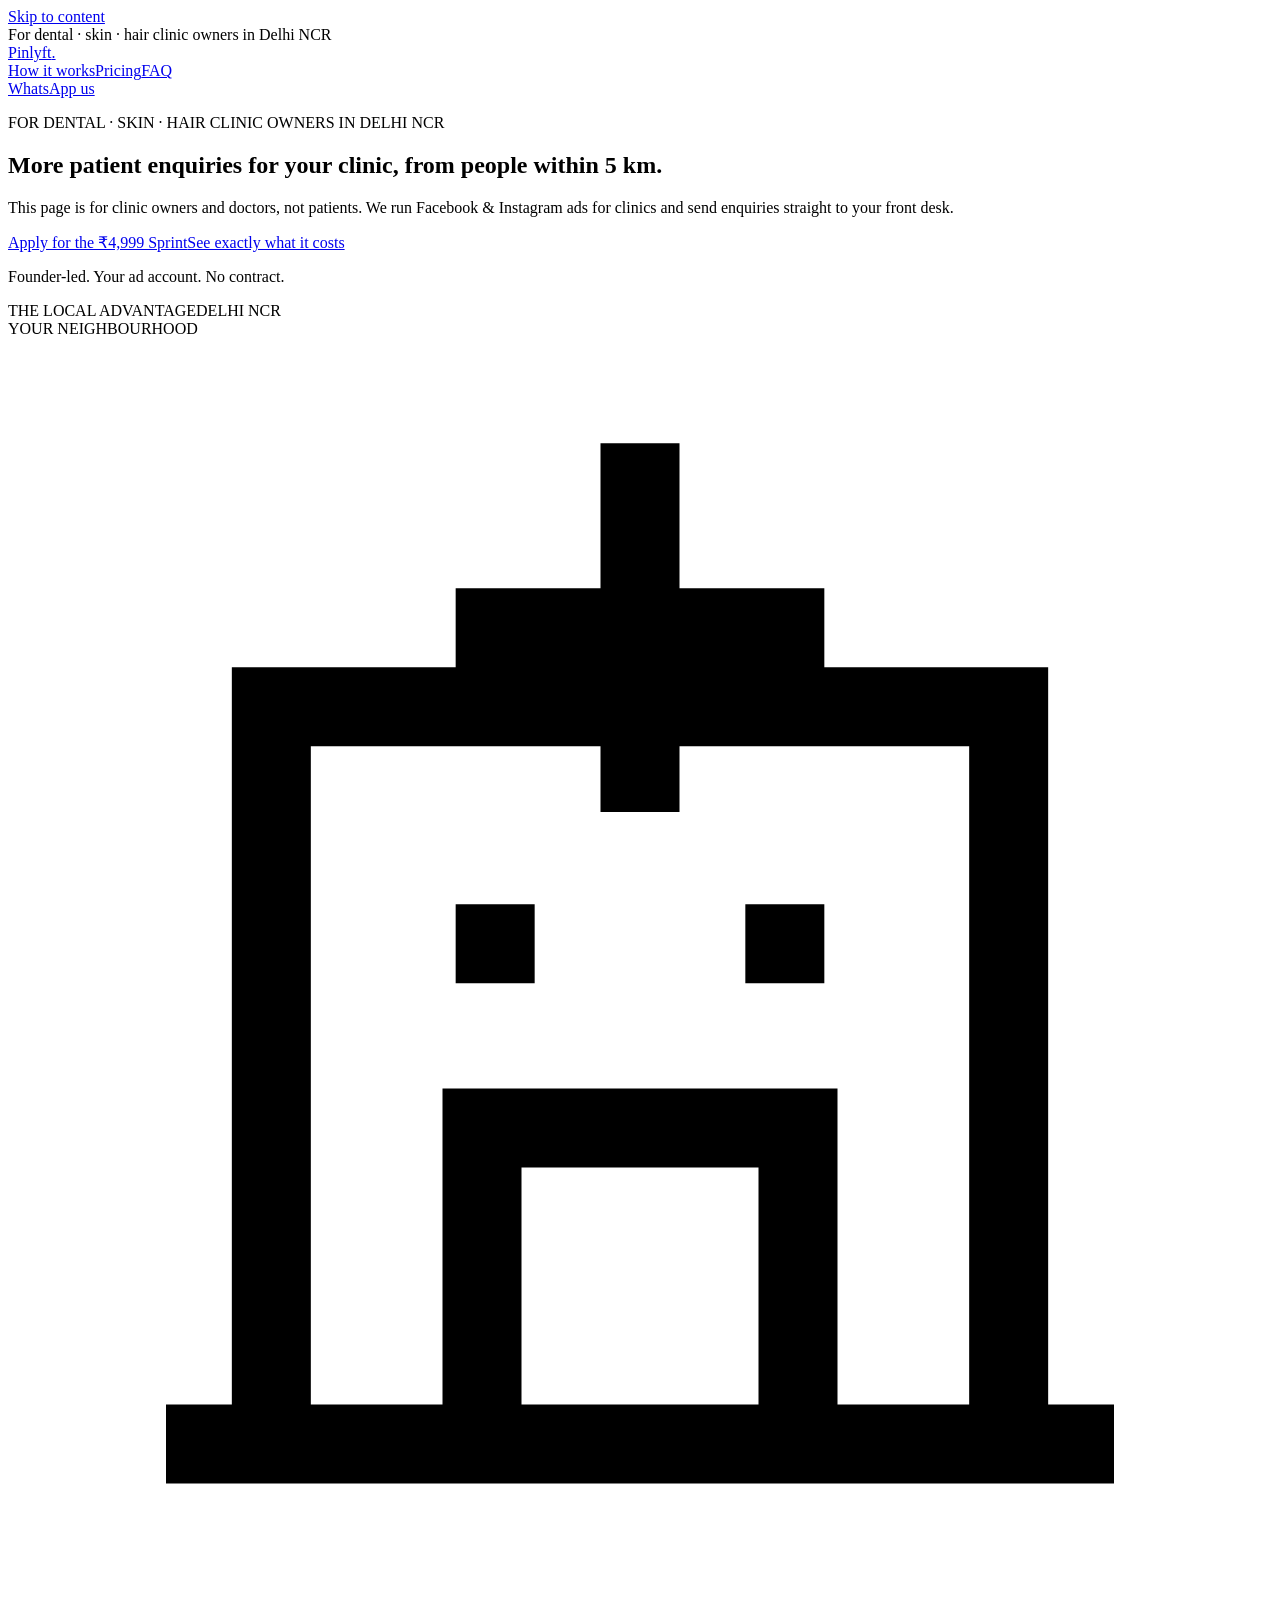
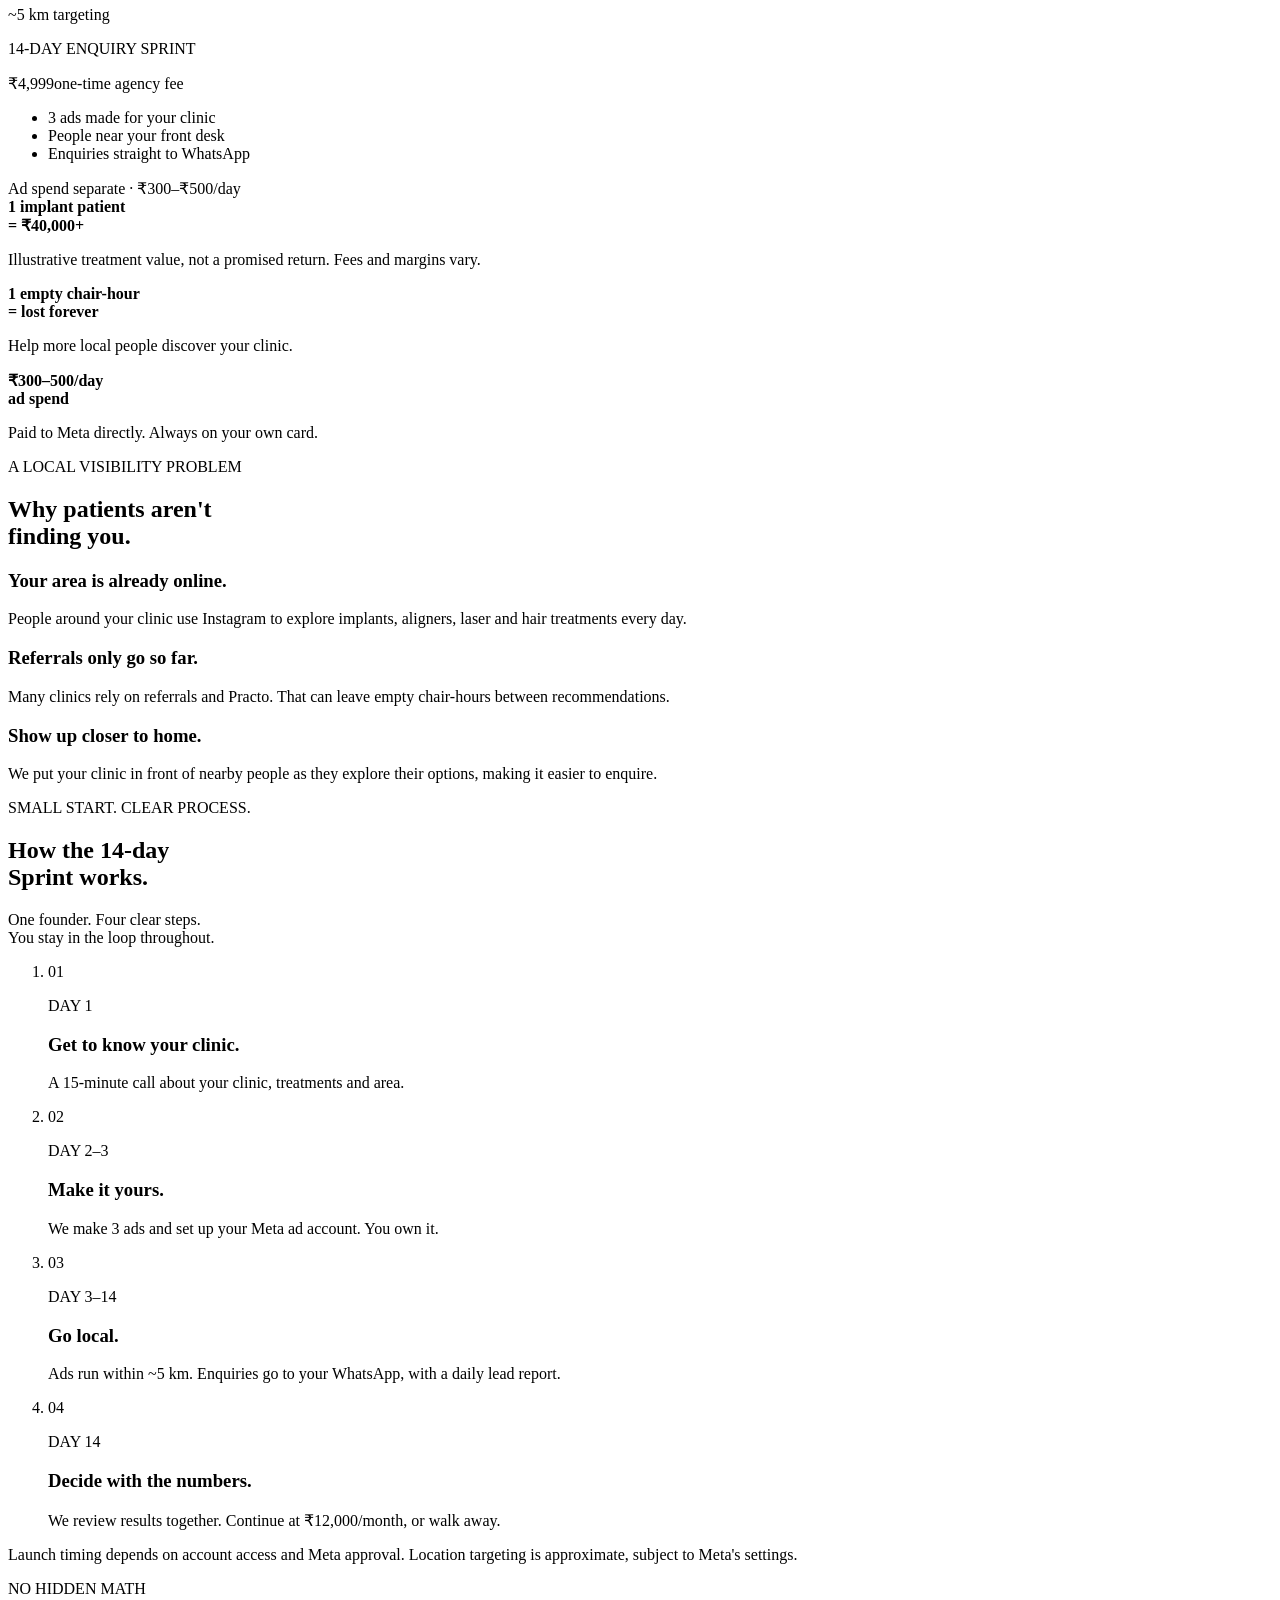
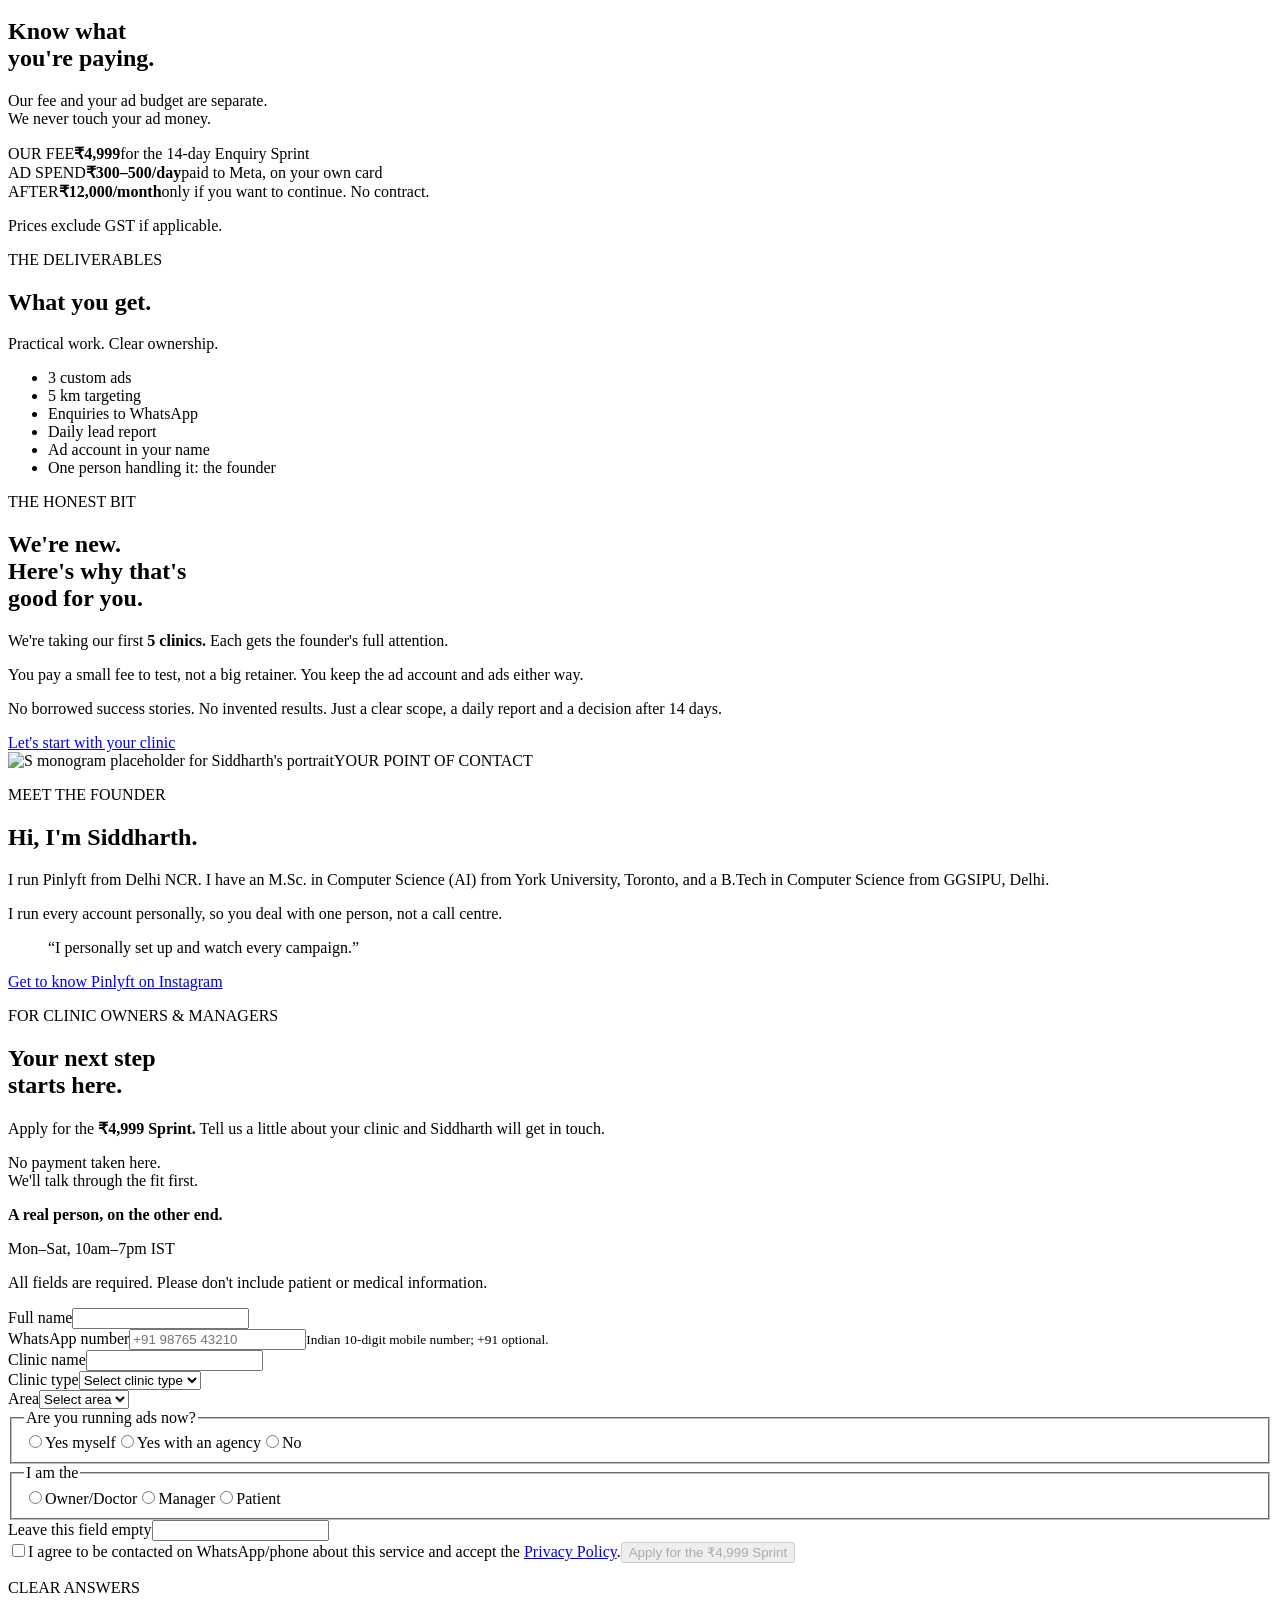
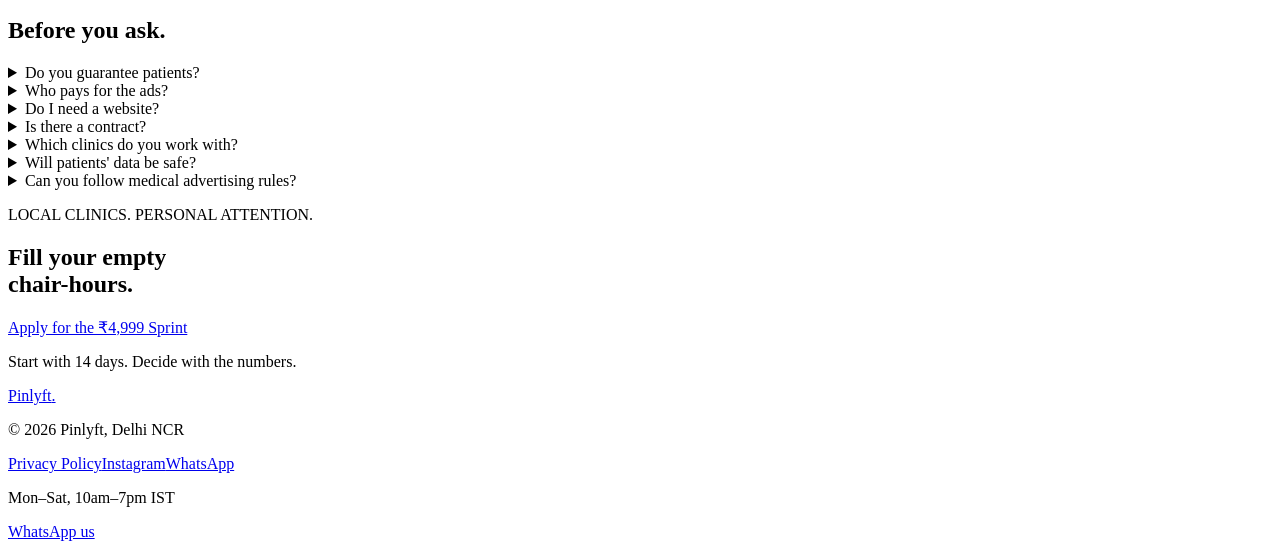
==== index.html @ 7a7284a0 "Add files via upload" ====
<!doctype html>
<html lang="en-IN">
<head><meta charset="utf-8">
<meta name="viewport" content="width=device-width, initial-scale=1">
<meta name="theme-color" content="#0B1530">
<link rel="icon" href="/favicon.svg" type="image/svg+xml">
<link rel="preconnect" href="https://fonts.googleapis.com">
<link rel="preconnect" href="https://fonts.gstatic.com" crossorigin>
<link href="https://fonts.googleapis.com/css2?family=Anton&family=Inter:wght@400;500;600;700;800&display=swap" rel="stylesheet">
<link rel="stylesheet" href="/assets/css/style.css">
<script src="/assets/js/main.js" defer></script>
<title>Pinlyft | Facebook &amp; Instagram Ads for Clinics in Delhi NCR</title>
<meta name="description" content="Meta ads for dental, skin and hair clinic owners in Delhi NCR. Try Pinlyft’s ₹4,999 14-Day Enquiry Sprint. Your ad account. No contract.">
<link rel="canonical" href="https://pinlyft.github.io/">
<meta property="og:type" content="website">
<meta property="og:locale" content="en_IN">
<meta property="og:site_name" content="Pinlyft">
<meta property="og:title" content="Your clinic. More local enquiries. | Pinlyft">
<meta property="og:description" content="For clinic owners in Delhi NCR. A ₹4,999, 14-day Meta ads sprint. Clear costs. Your own ad account.">
<meta property="og:url" content="https://pinlyft.github.io/">
<meta property="og:image" content="https://pinlyft.github.io/assets/img/og.jpg">
<meta property="og:image:width" content="1200">
<meta property="og:image:height" content="630">
<meta property="og:image:alt" content="Pinlyft — Meta ads for clinic owners in Delhi NCR. 14-Day Enquiry Sprint, ₹4,999 plus ad spend.">
<meta name="twitter:card" content="summary_large_image">
<meta name="twitter:title" content="Pinlyft | More local enquiries for your clinic">
<meta name="twitter:description" content="For clinic owners in Delhi NCR. The 14-Day Enquiry Sprint: ₹4,999 plus ad spend. No contract.">
<meta name="twitter:image" content="https://pinlyft.github.io/assets/img/og.jpg">
<script type="application/ld+json">{"@context":"https://schema.org","@type":"ProfessionalService","name":"Pinlyft","url":"https://pinlyft.github.io/","description":"Facebook and Instagram advertising for dental, skin and hair clinics in Delhi NCR.","areaServed":[{"@type":"City","name":"Delhi"},{"@type":"City","name":"Gurugram"},{"@type":"City","name":"Noida"}],"founder":{"@type":"Person","name":"Siddharth"},"sameAs":["https://www.instagram.com/pinlyft"],"priceRange":"₹4,999–₹12,000"}</script>
</head>
<body>
<a class="skip" href="#main">Skip to content</a>
<div class="audience">For dental · skin · hair clinic owners in Delhi NCR</div>
<header class="header"><div class="wrap header-inner"><a class="wordmark" href="/" aria-label="Pinlyft home">Pinlyft<span>.</span></a><nav aria-label="Main navigation"><a href="#how-it-works">How it works</a><a href="#pricing">Pricing</a><a href="#faq">FAQ</a></nav><a class="button small" data-whatsapp href="#contact-help">WhatsApp us</a></div></header>
<main id="main">
<section class="hero wrap">
<div class="hero-copy"><p class="eyebrow">FOR DENTAL · SKIN · HAIR CLINIC OWNERS IN DELHI NCR</p><h1>More patient enquiries for your clinic, <span>from people within 5 km.</span></h1><p class="intro">This page is for clinic owners and doctors, not patients. We run Facebook &amp; Instagram ads for clinics and send enquiries straight to your front desk.</p><div class="actions"><a class="button" href="#apply">Apply for the ₹4,999 Sprint</a><a class="text-link" href="#pricing">See exactly what it costs</a></div><p class="fine hero-note">Founder-led. Your ad account. No contract.</p></div>
<aside class="sprint-card" aria-label="14-Day Enquiry Sprint offer"><div class="card-top"><span class="eyebrow">THE LOCAL ADVANTAGE</span><span class="pill">DELHI NCR</span></div><div class="radius-art" aria-hidden="true"><div class="orbit orbit-one"></div><div class="orbit orbit-two"></div><div class="orbit orbit-three"></div><span class="map-label label-a">YOUR NEIGHBOURHOOD</span><div class="clinic-mark"><svg viewBox="0 0 48 48" fill="none"><path d="M10 42V14h28v28M6 42h36M18 42V30h12v12M24 4v14M17 11h14" stroke="currentColor" stroke-width="3"/><path d="M17 23h3m8 0h3" stroke="currentColor" stroke-width="3"/></svg></div><span class="radius-label">~5 km targeting</span></div><p class="eyebrow">14-DAY ENQUIRY SPRINT</p><p class="offer-price">₹4,999<span>one-time agency fee</span></p><ul class="checks"><li>3 ads made for your clinic</li><li>People near your front desk</li><li>Enquiries straight to WhatsApp</li></ul><div class="card-bottom">Ad spend separate · ₹300–₹500/day</div></aside>
</section>
<section class="math wrap" aria-label="The math"><div><strong>1 implant patient<br><span>= ₹40,000+</span></strong><p>Illustrative treatment value, not a promised return. Fees and margins vary.</p></div><div><strong>1 empty chair-hour<br><span>= lost forever</span></strong><p>Help more local people discover your clinic.</p></div><div><strong>₹300–500/day<br><span>ad spend</span></strong><p>Paid to Meta directly. Always on your own card.</p></div></section>
<section class="section wrap reveal"><div class="section-heading"><p class="eyebrow">A LOCAL VISIBILITY PROBLEM</p><h2>Why patients aren't<br>finding you.</h2></div><div class="three-col points"><article><h3>Your area is already online.</h3><p>People around your clinic use Instagram to explore implants, aligners, laser and hair treatments every day.</p></article><article><h3>Referrals only go so far.</h3><p>Many clinics rely on referrals and Practo. That can leave empty chair-hours between recommendations.</p></article><article><h3>Show up closer to home.</h3><p>We put your clinic in front of nearby people as they explore their options, making it easier to enquire.</p></article></div></section>
<section id="how-it-works" class="section section-tint reveal"><div class="wrap"><div class="section-heading split"><div><p class="eyebrow">SMALL START. CLEAR PROCESS.</p><h2>How the 14-day<br>Sprint works.</h2></div><p>One founder. Four clear steps.<br>You stay in the loop throughout.</p></div><ol class="steps"><li><span class="step-number">01</span><p class="eyebrow">DAY 1</p><h3>Get to know your clinic.</h3><p>A 15-minute call about your clinic, treatments and area.</p></li><li><span class="step-number">02</span><p class="eyebrow">DAY 2–3</p><h3>Make it yours.</h3><p>We make 3 ads and set up your Meta ad account. You own it.</p></li><li><span class="step-number">03</span><p class="eyebrow">DAY 3–14</p><h3>Go local.</h3><p>Ads run within ~5 km. Enquiries go to your WhatsApp, with a daily lead report.</p></li><li><span class="step-number">04</span><p class="eyebrow">DAY 14</p><h3>Decide with the numbers.</h3><p>We review results together. Continue at ₹12,000/month, or walk away.</p></li></ol><p class="fine">Launch timing depends on account access and Meta approval. Location targeting is approximate, subject to Meta's settings.</p></div></section>
<section id="pricing" class="section wrap reveal"><div class="section-heading split"><div><p class="eyebrow">NO HIDDEN MATH</p><h2>Know what<br>you're paying.</h2></div><p>Our fee and your ad budget are separate.<br>We never touch your ad money.</p></div><div class="pricing-table" role="table" aria-label="Sprint and ongoing pricing"><div class="price-row" role="row"><span role="rowheader">OUR FEE</span><strong role="cell">₹4,999</strong><span role="cell">for the 14-day Enquiry Sprint</span></div><div class="price-row" role="row"><span role="rowheader">AD SPEND</span><strong role="cell">₹300–500/day</strong><span role="cell">paid to Meta, on your own card</span></div><div class="price-row" role="row"><span role="rowheader">AFTER</span><strong role="cell">₹12,000/month</strong><span role="cell">only if you want to continue. No contract.</span></div></div><p class="fine">Prices exclude GST if applicable.</p></section>
<section class="section wrap included reveal"><div><p class="eyebrow">THE DELIVERABLES</p><h2>What you get.</h2><p>Practical work. Clear ownership.</p></div><ul class="checks checklist"><li>3 custom ads</li><li>5 km targeting</li><li>Enquiries to WhatsApp</li><li>Daily lead report</li><li>Ad account in your name</li><li>One person handling it: the founder</li></ul></section>
<section class="honest section reveal"><div class="wrap honest-inner"><div><p class="eyebrow">THE HONEST BIT</p><h2>We're new.<br>Here's why that's<br><span>good for you.</span></h2></div><div><p class="large-copy">We're taking our first <strong>5 clinics.</strong> Each gets the founder's full attention.</p><p>You pay a small fee to test, not a big retainer. You keep the ad account and ads either way.</p><p>No borrowed success stories. No invented results. Just a clear scope, a daily report and a decision after 14 days.</p><a class="text-link" href="#apply">Let's start with your clinic</a></div></div></section>
<section class="section wrap founder reveal"><div class="founder-photo"><img src="/assets/img/founder-placeholder.svg" data-founder-photo alt="S monogram placeholder for Siddharth's portrait" width="600" height="600" loading="lazy"><span>YOUR POINT OF CONTACT</span></div><div><p class="eyebrow">MEET THE FOUNDER</p><h2>Hi, I'm Siddharth.</h2><p>I run Pinlyft from Delhi NCR. I have an M.Sc. in Computer Science (AI) from York University, Toronto, and a B.Tech in Computer Science from GGSIPU, Delhi.</p><p>I run every account personally, so you deal with one person, not a call centre.</p><blockquote>“I personally set up and watch every campaign.”</blockquote><a class="text-link" href="https://www.instagram.com/pinlyft" target="_blank" rel="noopener noreferrer">Get to know Pinlyft on Instagram</a></div></section>
<section id="apply" class="section section-tint"><div class="wrap apply-layout"><div class="apply-copy"><p class="eyebrow">FOR CLINIC OWNERS &amp; MANAGERS</p><h2>Your next step<br>starts here.</h2><p>Apply for the <strong>₹4,999 Sprint.</strong> Tell us a little about your clinic and Siddharth will get in touch.</p><p>No payment taken here.<br>We'll talk through the fit first.</p><div class="working-hours"><strong>A real person, on the other end.</strong><p>Mon–Sat, 10am–7pm IST</p></div></div><form id="application-form" class="application" method="post"><noscript><p class="notice">Please enable JavaScript to submit this form or visit <a href="https://www.instagram.com/pinlyft">Pinlyft on Instagram</a>.</p></noscript><p class="fine">All fields are required. Please don't include patient or medical information.</p><div class="form-grid"><div class="field"><label for="full-name">Full name</label><input id="full-name" name="name" autocomplete="name" required maxlength="100"></div><div class="field"><label for="phone">WhatsApp number</label><input id="phone" name="phone" type="tel" inputmode="tel" autocomplete="tel" placeholder="+91 98765 43210" aria-describedby="phone-hint" required maxlength="20"><small id="phone-hint">Indian 10-digit mobile number; +91 optional.</small></div><div class="field full"><label for="clinic">Clinic name</label><input id="clinic" name="clinic_name" autocomplete="organization" required maxlength="160"></div><div class="field"><label for="clinic-type">Clinic type</label><select id="clinic-type" name="clinic_type" required><option value="">Select clinic type</option><option>Dental</option><option>Skin</option><option>Hair</option><option>Multi-speciality</option><option>Other</option></select></div><div class="field"><label for="area">Area</label><select id="area" name="city" required><option value="">Select area</option><option>Delhi</option><option>Gurugram</option><option>Noida</option><option>Other</option></select></div></div><fieldset><legend>Are you running ads now?</legend><div class="choices"><label><input type="radio" name="running_ads" value="Yes myself" required>Yes myself</label><label><input type="radio" name="running_ads" value="Yes with an agency">Yes with an agency</label><label><input type="radio" name="running_ads" value="No">No</label></div></fieldset><fieldset aria-describedby="patient-message"><legend>I am the</legend><div class="choices"><label><input type="radio" name="role" value="Owner/Doctor" required>Owner/Doctor</label><label><input type="radio" name="role" value="Manager">Manager</label><label><input type="radio" name="role" value="Patient">Patient</label></div><p id="patient-message" class="notice" role="status" hidden>This form is for clinic owners. Please contact your clinic directly.</p></fieldset><div class="honeypot" aria-hidden="true"><label for="website">Leave this field empty</label><input id="website" name="_gotcha" tabindex="-1" autocomplete="off"></div><label class="consent"><input type="checkbox" name="consent" value="Agreed to WhatsApp/phone contact and Privacy Policy" required><span>I agree to be contacted on WhatsApp/phone about this service and accept the <a href="/privacy.html" target="_blank" rel="noopener">Privacy Policy</a>.</span></label><button id="submit-application" class="button" type="submit" disabled>Apply for the ₹4,999 Sprint</button><div id="form-feedback" role="status" aria-live="polite" tabindex="-1" hidden><p id="form-message"></p><a class="button secondary" id="form-whatsapp" data-whatsapp href="#contact-help">Or WhatsApp us now</a></div></form></div></section>
<section id="faq" class="section wrap faq reveal"><div><p class="eyebrow">CLEAR ANSWERS</p><h2>Before you ask.</h2></div><div class="faq-list"><details><summary>Do you guarantee patients?</summary><p>No. Nobody honest can. We commit to the work: 3 ads, setup, daily reports and full transparency on numbers. Enquiries, bookings and revenue depend on several factors, including your offer and follow-up.</p></details><details><summary>Who pays for the ads?</summary><p>You pay Meta directly on your own card, ₹300–500/day. We never handle your ad money.</p></details><details><summary>Do I need a website?</summary><p>No. Enquiries come through an Instagram/Facebook form and go to your WhatsApp.</p></details><details><summary>Is there a contract?</summary><p>No. After 14 days you decide.</p></details><details><summary>Which clinics do you work with?</summary><p>Dental, skin and hair clinics in Delhi, Gurugram and Noida.</p></details><details><summary>Will patients' data be safe?</summary><p>We limit access to you, us and the service providers needed to deliver enquiries. No system is risk-free. Each clinic's patient lead form needs its own privacy notice; see our <a href="/privacy.html#clinic-campaigns">Privacy Policy</a> for how these differ.</p></details><details><summary>Can you follow medical advertising rules?</summary><p>Yes. We avoid misleading claims and before/after promises, and follow Meta's health ad policies. We check creative with you before launch; professional and treatment-specific restrictions may also apply.</p></details></div></section>
<section class="final-cta"><div class="wrap"><p class="eyebrow">LOCAL CLINICS. PERSONAL ATTENTION.</p><h2>Fill your empty<br>chair-hours.</h2><a class="button" href="#apply">Apply for the ₹4,999 Sprint</a><p>Start with 14 days. Decide with the numbers.</p></div></section>
</main><footer class="footer wrap"><a class="wordmark" href="/">Pinlyft<span>.</span></a><p>© <span data-year>2026</span> Pinlyft, Delhi NCR</p><nav aria-label="Footer"><a href="/privacy.html">Privacy Policy</a><a href="https://www.instagram.com/pinlyft" target="_blank" rel="noopener noreferrer">Instagram</a><a data-whatsapp href="/#contact-help">WhatsApp</a></nav><p class="fine">Mon–Sat, 10am–7pm IST</p></footer>
<div id="contact-help" class="contact-help wrap" role="status" hidden></div>
<a class="floating-wa button" data-whatsapp href="#contact-help" aria-label="Contact Pinlyft on WhatsApp">WhatsApp us</a>
</body></html>
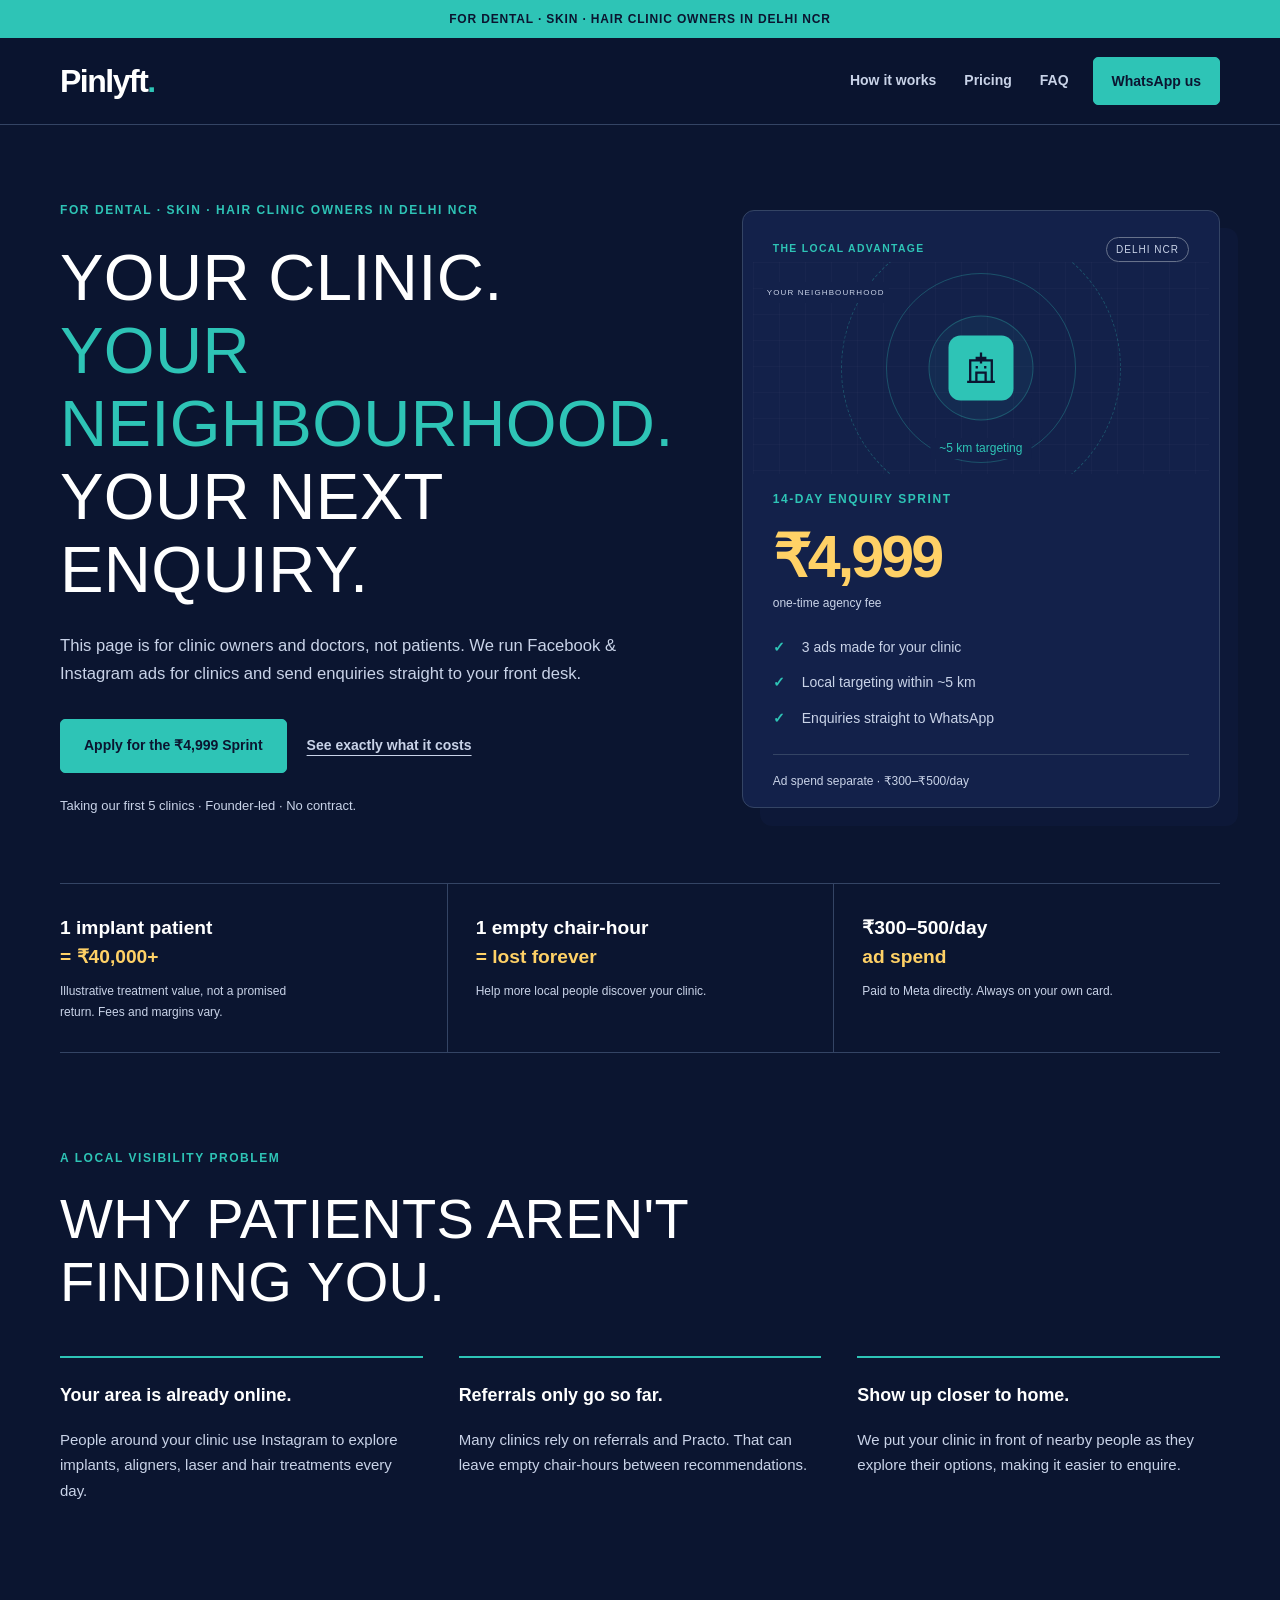
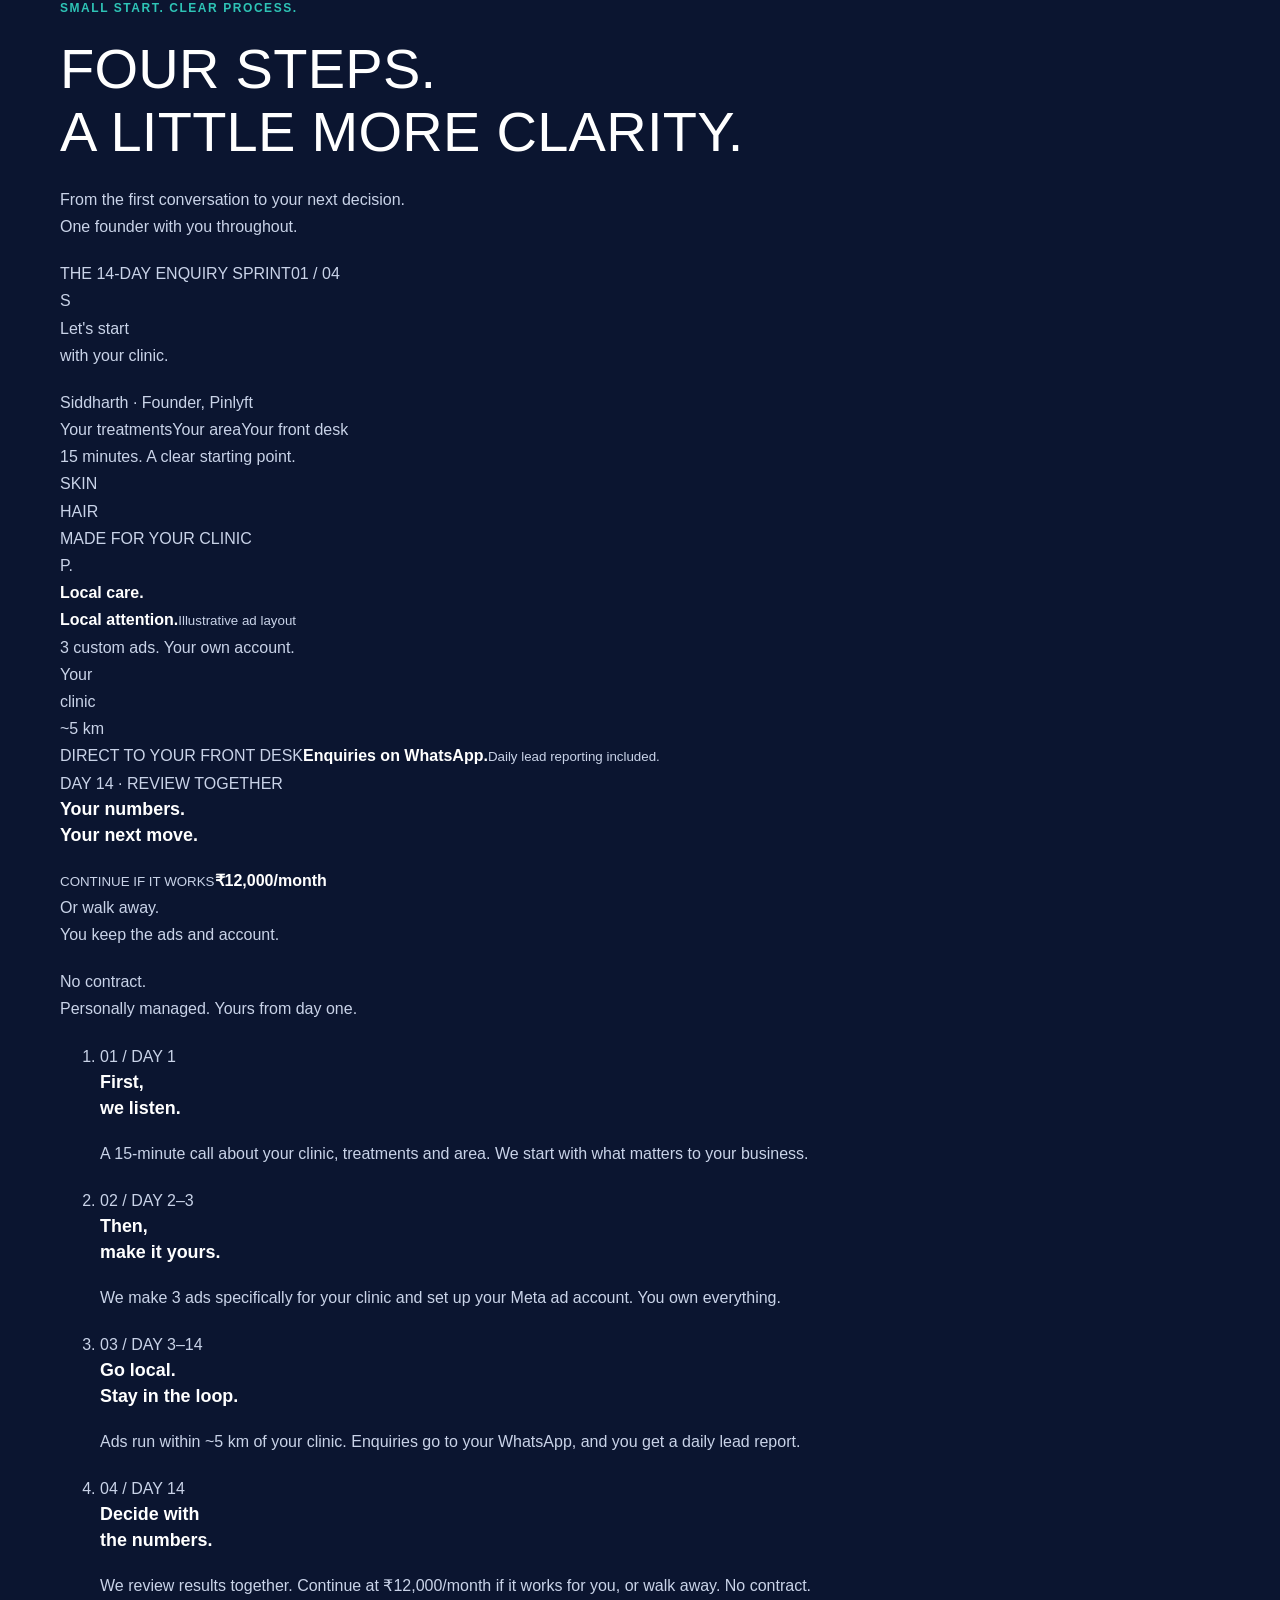
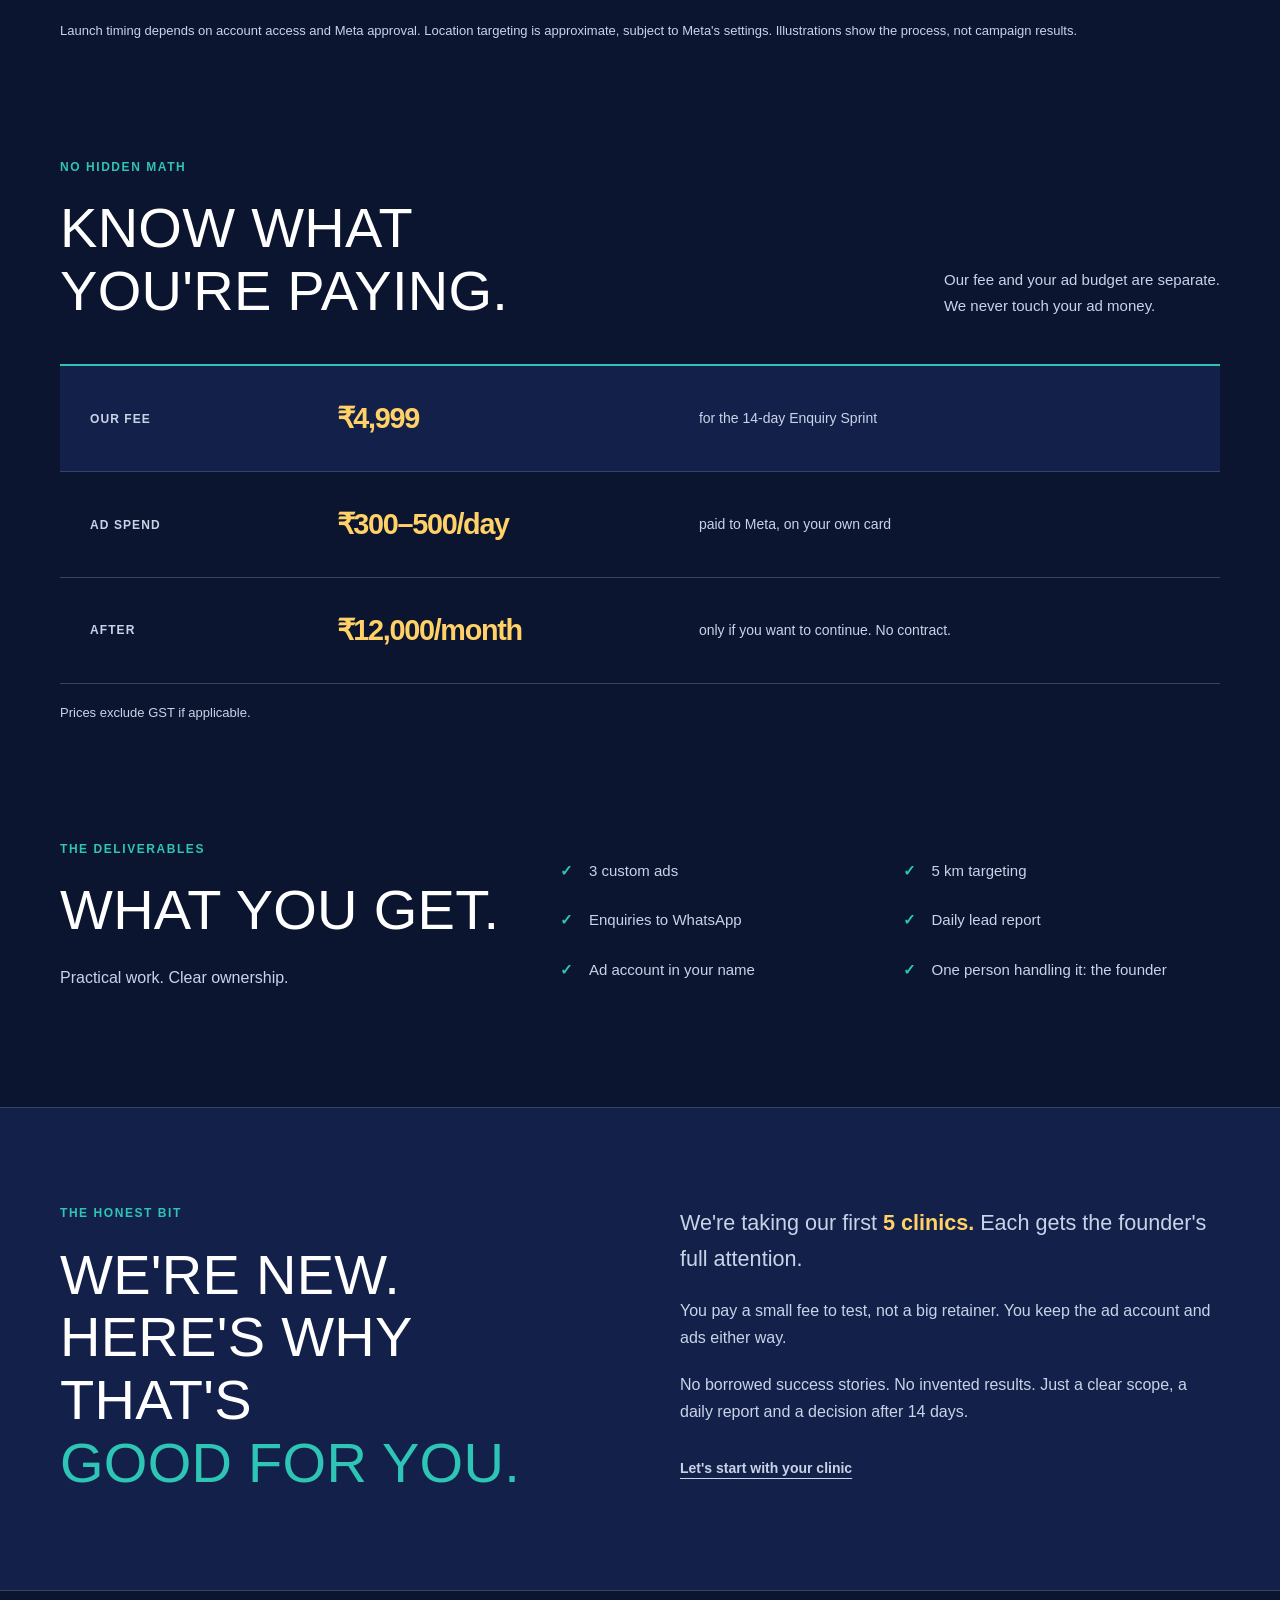
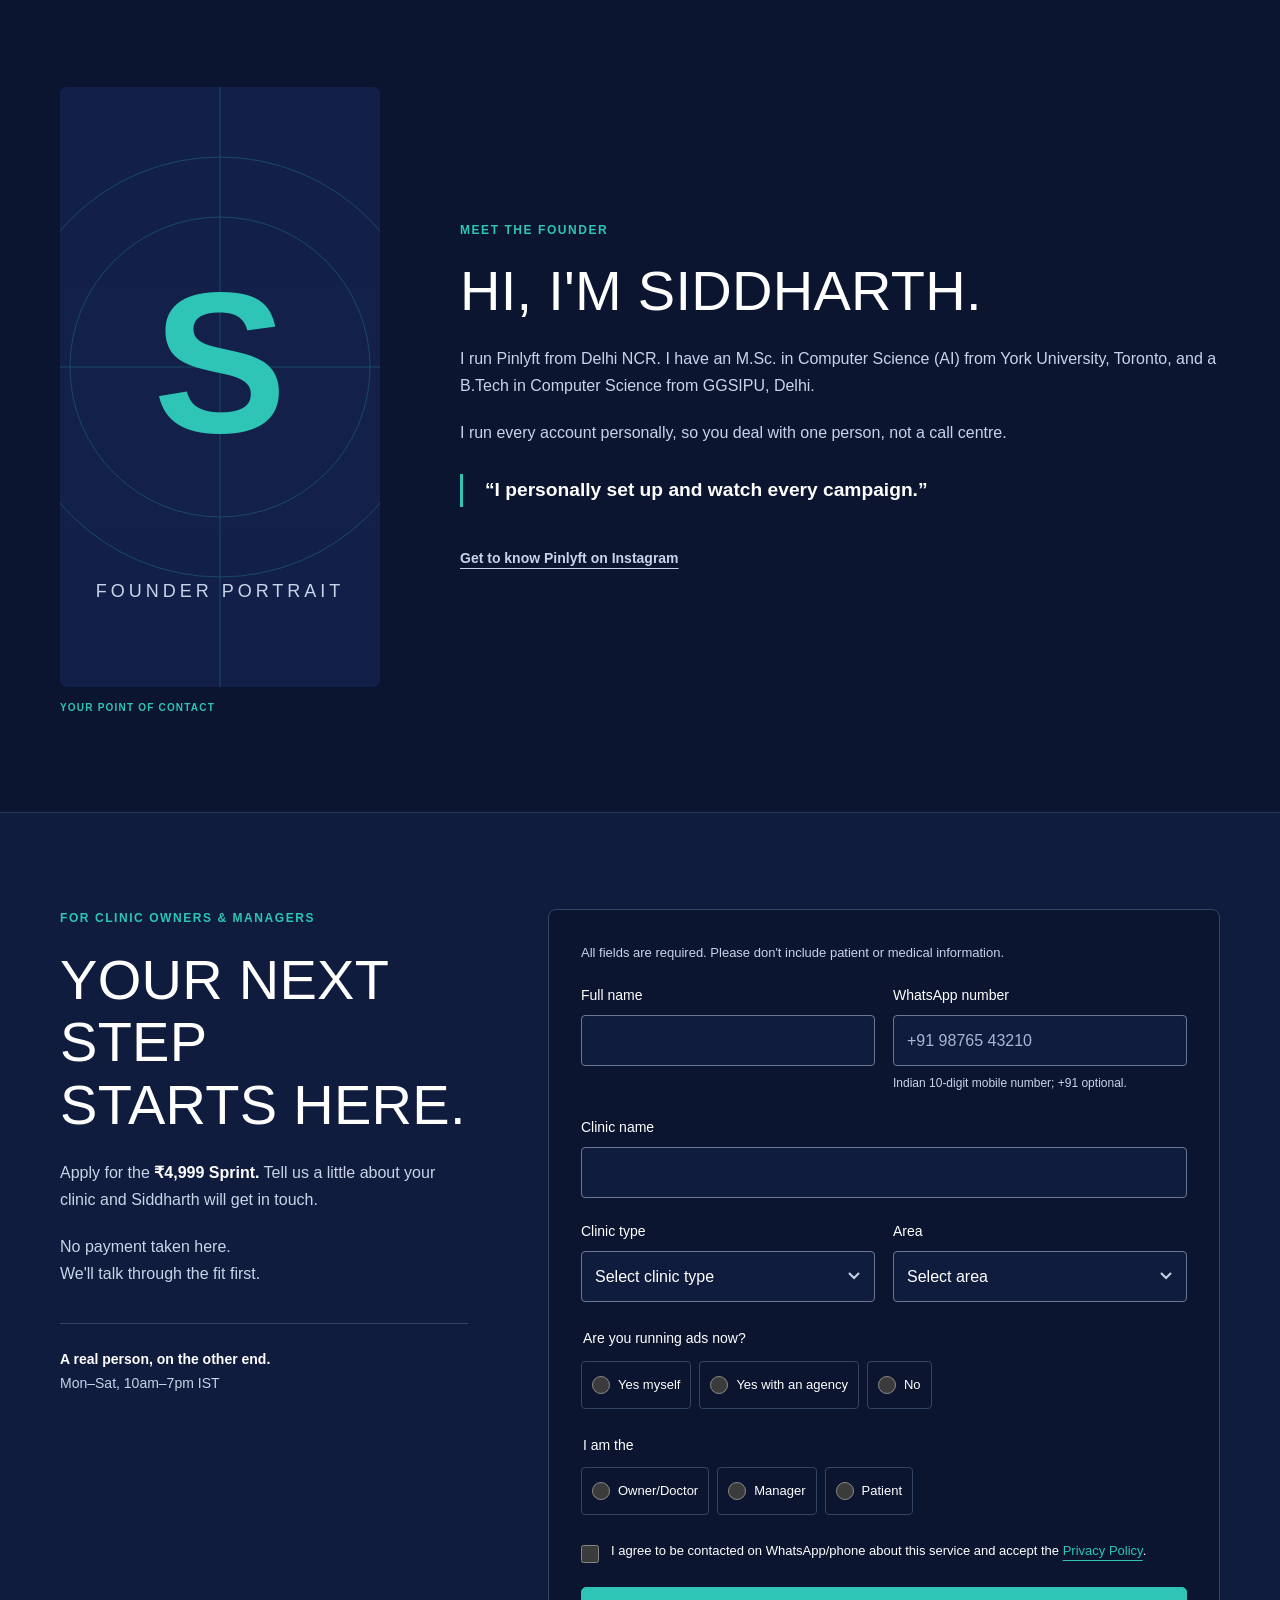
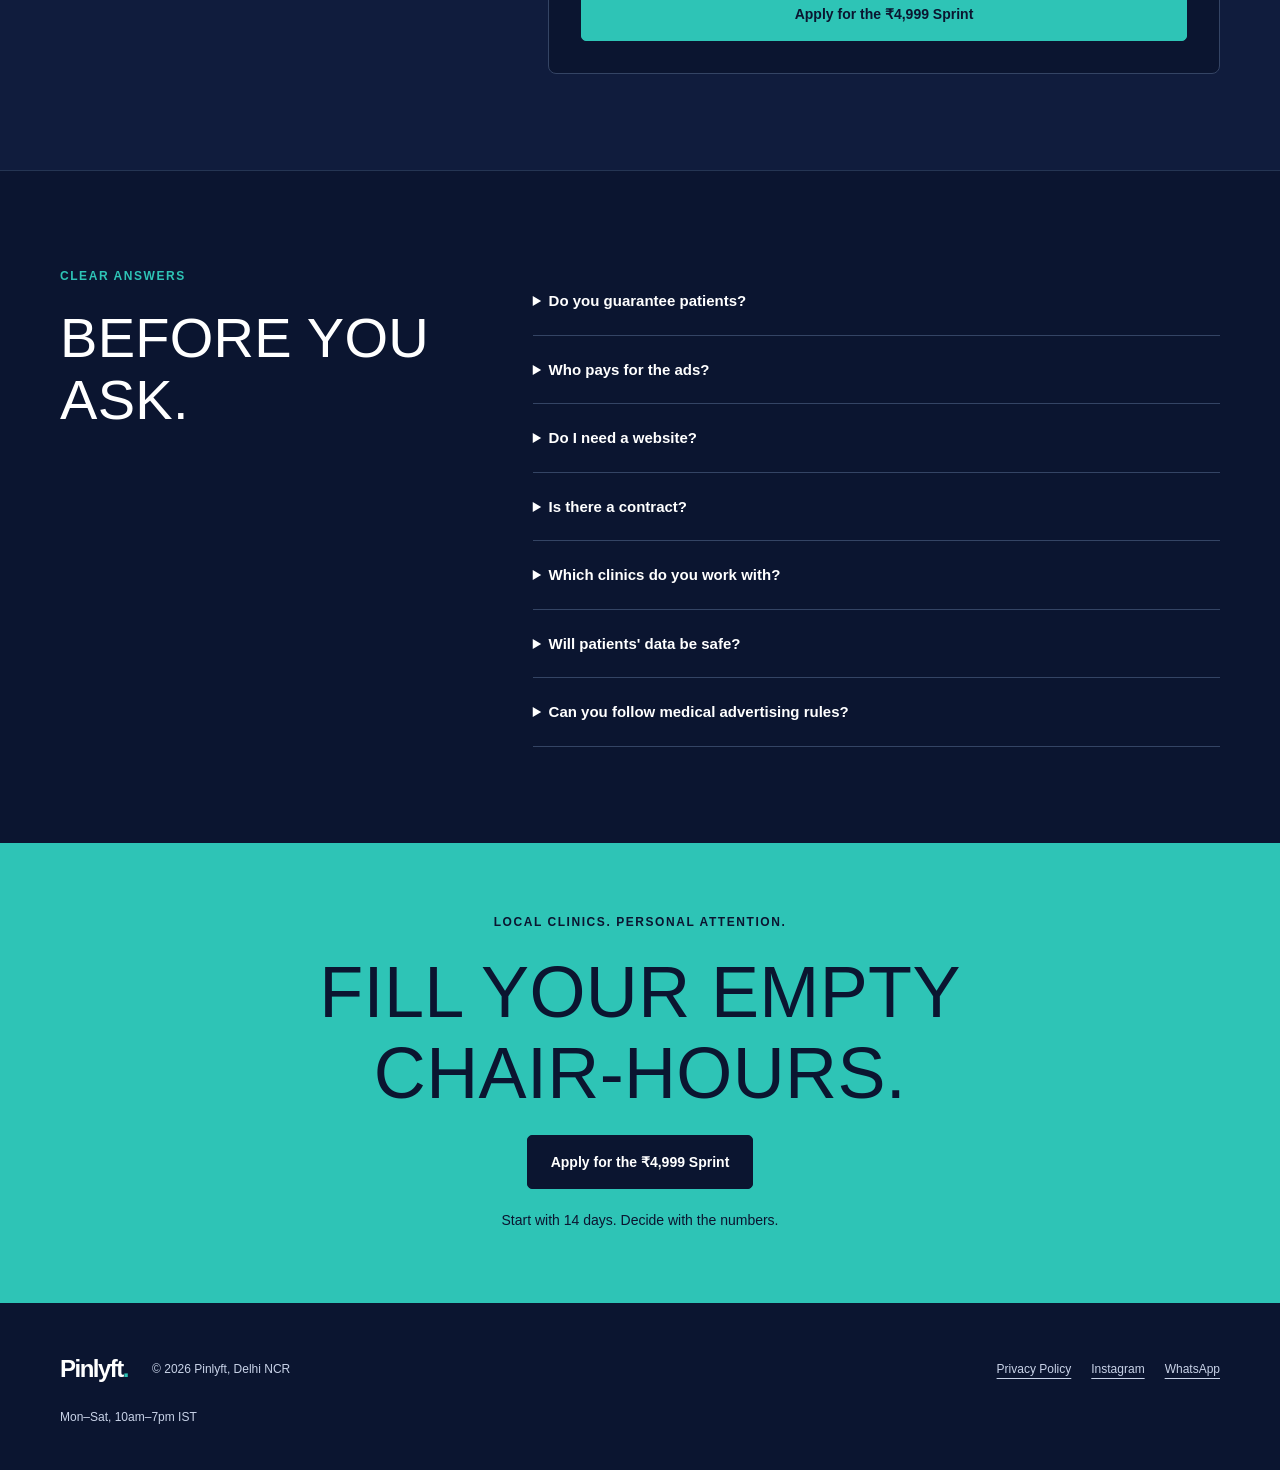
==== commit acb44606: "Apply Soft minimal design and editorial scroll story" ====
--- a/index.html
+++ b/index.html
@@ -2,11 +2,11 @@
 <html lang="en-IN">
 <head><meta charset="utf-8">
 <meta name="viewport" content="width=device-width, initial-scale=1">
-<meta name="theme-color" content="#0B1530">
+<meta name="theme-color" content="#FBFDFB">
 <link rel="icon" href="/favicon.svg" type="image/svg+xml">
 <link rel="preconnect" href="https://fonts.googleapis.com">
 <link rel="preconnect" href="https://fonts.gstatic.com" crossorigin>
-<link href="https://fonts.googleapis.com/css2?family=Anton&family=Inter:wght@400;500;600;700;800&display=swap" rel="stylesheet">
+<link href="https://fonts.googleapis.com/css2?family=DM+Sans:wght@400;500;600;700&family=Manrope:wght@400;500;600;700;800&display=swap" rel="stylesheet">
 <link rel="stylesheet" href="/assets/css/style.css">
 <script src="/assets/js/main.js" defer></script>
 <title>Pinlyft | Facebook &amp; Instagram Ads for Clinics in Delhi NCR</title>
@@ -33,13 +33,32 @@
 <div class="audience">For dental · skin · hair clinic owners in Delhi NCR</div>
 <header class="header"><div class="wrap header-inner"><a class="wordmark" href="/" aria-label="Pinlyft home">Pinlyft<span>.</span></a><nav aria-label="Main navigation"><a href="#how-it-works">How it works</a><a href="#pricing">Pricing</a><a href="#faq">FAQ</a></nav><a class="button small" data-whatsapp href="#contact-help">WhatsApp us</a></div></header>
 <main id="main">
-<section class="hero wrap">
-<div class="hero-copy"><p class="eyebrow">FOR DENTAL · SKIN · HAIR CLINIC OWNERS IN DELHI NCR</p><h1>More patient enquiries for your clinic, <span>from people within 5 km.</span></h1><p class="intro">This page is for clinic owners and doctors, not patients. We run Facebook &amp; Instagram ads for clinics and send enquiries straight to your front desk.</p><div class="actions"><a class="button" href="#apply">Apply for the ₹4,999 Sprint</a><a class="text-link" href="#pricing">See exactly what it costs</a></div><p class="fine hero-note">Founder-led. Your ad account. No contract.</p></div>
-<aside class="sprint-card" aria-label="14-Day Enquiry Sprint offer"><div class="card-top"><span class="eyebrow">THE LOCAL ADVANTAGE</span><span class="pill">DELHI NCR</span></div><div class="radius-art" aria-hidden="true"><div class="orbit orbit-one"></div><div class="orbit orbit-two"></div><div class="orbit orbit-three"></div><span class="map-label label-a">YOUR NEIGHBOURHOOD</span><div class="clinic-mark"><svg viewBox="0 0 48 48" fill="none"><path d="M10 42V14h28v28M6 42h36M18 42V30h12v12M24 4v14M17 11h14" stroke="currentColor" stroke-width="3"/><path d="M17 23h3m8 0h3" stroke="currentColor" stroke-width="3"/></svg></div><span class="radius-label">~5 km targeting</span></div><p class="eyebrow">14-DAY ENQUIRY SPRINT</p><p class="offer-price">₹4,999<span>one-time agency fee</span></p><ul class="checks"><li>3 ads made for your clinic</li><li>People near your front desk</li><li>Enquiries straight to WhatsApp</li></ul><div class="card-bottom">Ad spend separate · ₹300–₹500/day</div></aside>
+<section class="hero wrap premium-hero">
+<div class="hero-copy"><p class="eyebrow">FOR DENTAL · SKIN · HAIR CLINIC OWNERS IN DELHI NCR</p><h1>Your clinic.<br><span>Your neighbourhood.</span><br>Your next enquiry.</h1><p class="intro">This page is for clinic owners and doctors, not patients. We run Facebook &amp; Instagram ads for clinics and send enquiries straight to your front desk.</p><div class="actions"><a class="button" href="#apply">Apply for the ₹4,999 Sprint</a><a class="text-link" href="#pricing">See exactly what it costs</a></div><p class="fine hero-note">Taking our first 5 clinics · Founder-led · No contract.</p></div>
+<aside class="sprint-card" aria-label="14-Day Enquiry Sprint offer"><div class="card-top"><span class="eyebrow">THE LOCAL ADVANTAGE</span><span class="pill">DELHI NCR</span></div><div class="radius-art" aria-hidden="true"><div class="orbit orbit-one"></div><div class="orbit orbit-two"></div><div class="orbit orbit-three"></div><span class="map-label label-a">YOUR NEIGHBOURHOOD</span><div class="clinic-mark"><svg viewBox="0 0 48 48" fill="none"><path d="M10 42V14h28v28M6 42h36M18 42V30h12v12M24 4v14M17 11h14" stroke="currentColor" stroke-width="3"/><path d="M17 23h3m8 0h3" stroke="currentColor" stroke-width="3"/></svg></div><span class="radius-label">~5 km targeting</span></div><p class="eyebrow">14-DAY ENQUIRY SPRINT</p><p class="offer-price">₹4,999<span>one-time agency fee</span></p><ul class="checks"><li>3 ads made for your clinic</li><li>Local targeting within ~5 km</li><li>Enquiries straight to WhatsApp</li></ul><div class="card-bottom">Ad spend separate · ₹300–₹500/day</div></aside>
 </section>
 <section class="math wrap" aria-label="The math"><div><strong>1 implant patient<br><span>= ₹40,000+</span></strong><p>Illustrative treatment value, not a promised return. Fees and margins vary.</p></div><div><strong>1 empty chair-hour<br><span>= lost forever</span></strong><p>Help more local people discover your clinic.</p></div><div><strong>₹300–500/day<br><span>ad spend</span></strong><p>Paid to Meta directly. Always on your own card.</p></div></section>
 <section class="section wrap reveal"><div class="section-heading"><p class="eyebrow">A LOCAL VISIBILITY PROBLEM</p><h2>Why patients aren't<br>finding you.</h2></div><div class="three-col points"><article><h3>Your area is already online.</h3><p>People around your clinic use Instagram to explore implants, aligners, laser and hair treatments every day.</p></article><article><h3>Referrals only go so far.</h3><p>Many clinics rely on referrals and Practo. That can leave empty chair-hours between recommendations.</p></article><article><h3>Show up closer to home.</h3><p>We put your clinic in front of nearby people as they explore their options, making it easier to enquire.</p></article></div></section>
-<section id="how-it-works" class="section section-tint reveal"><div class="wrap"><div class="section-heading split"><div><p class="eyebrow">SMALL START. CLEAR PROCESS.</p><h2>How the 14-day<br>Sprint works.</h2></div><p>One founder. Four clear steps.<br>You stay in the loop throughout.</p></div><ol class="steps"><li><span class="step-number">01</span><p class="eyebrow">DAY 1</p><h3>Get to know your clinic.</h3><p>A 15-minute call about your clinic, treatments and area.</p></li><li><span class="step-number">02</span><p class="eyebrow">DAY 2–3</p><h3>Make it yours.</h3><p>We make 3 ads and set up your Meta ad account. You own it.</p></li><li><span class="step-number">03</span><p class="eyebrow">DAY 3–14</p><h3>Go local.</h3><p>Ads run within ~5 km. Enquiries go to your WhatsApp, with a daily lead report.</p></li><li><span class="step-number">04</span><p class="eyebrow">DAY 14</p><h3>Decide with the numbers.</h3><p>We review results together. Continue at ₹12,000/month, or walk away.</p></li></ol><p class="fine">Launch timing depends on account access and Meta approval. Location targeting is approximate, subject to Meta's settings.</p></div></section>
+<section id="how-it-works" class="scroll-story" aria-labelledby="story-title">
+<div class="wrap story-heading"><p class="eyebrow">SMALL START. CLEAR PROCESS.</p><h2 id="story-title">Four steps.<br><span>A little more clarity.</span></h2><p>From the first conversation to your next decision.<br>One founder with you throughout.</p></div>
+<div class="wrap story-grid">
+<div class="story-visual" aria-hidden="true" data-scene="0">
+<div class="story-caption"><span>THE 14-DAY ENQUIRY SPRINT</span><span class="scene-counter">01 / 04</span></div>
+<div class="visual-stage">
+<div class="scene scene-call"><div class="conversation"><div class="avatar">S</div><p>Let's start<br>with your clinic.</p><span>Siddharth · Founder, Pinlyft</span><div class="call-details"><span>Your treatments</span><span>Your area</span><span>Your front desk</span></div><div class="call-time">15 minutes. A clear starting point.</div></div></div>
+<div class="scene scene-creative"><div class="creative-card creative-back"><span>SKIN</span></div><div class="creative-card creative-mid"><span>HAIR</span></div><div class="creative-card creative-front"><span>MADE FOR YOUR CLINIC</span><div class="creative-symbol">P<span>.</span></div><strong>Local care.<br>Local attention.</strong><small>Illustrative ad layout</small></div><div class="creative-label">3 custom ads. Your own account.</div></div>
+<div class="scene scene-local"><div class="local-ring ring-outer"></div><div class="local-ring ring-middle"></div><div class="local-ring ring-inner"></div><div class="clinic-pin">Your<br>clinic</div><span class="radius-note">~5 km</span><div class="enquiry-note"><span>DIRECT TO YOUR FRONT DESK</span><strong>Enquiries on WhatsApp.</strong><small>Daily lead reporting included.</small></div></div>
+<div class="scene scene-decision"><div class="decision-sheet"><span>DAY 14 · REVIEW TOGETHER</span><h3>Your numbers.<br>Your next move.</h3><div><small>CONTINUE IF IT WORKS</small><strong>₹12,000<span>/month</span></strong></div><p>Or walk away.<br>You keep the ads and account.</p><span class="decision-tag">No contract.</span></div></div>
+</div><div class="story-track"><span></span></div><p class="story-bottom">Personally managed. Yours from day one.</p>
+</div>
+<ol class="story-chapters">
+<li data-chapter="0"><span class="chapter-index">01 / DAY 1</span><h3>First,<br> we listen.</h3><p>A 15-minute call about your clinic, treatments and area. We start with what matters to your business.</p></li>
+<li data-chapter="1"><span class="chapter-index">02 / DAY 2–3</span><h3>Then,<br> make it yours.</h3><p>We make 3 ads specifically for your clinic and set up your Meta ad account. You own everything.</p></li>
+<li data-chapter="2"><span class="chapter-index">03 / DAY 3–14</span><h3>Go local.<br> Stay in the loop.</h3><p>Ads run within ~5 km of your clinic. Enquiries go to your WhatsApp, and you get a daily lead report.</p></li>
+<li data-chapter="3"><span class="chapter-index">04 / DAY 14</span><h3>Decide with<br> the numbers.</h3><p>We review results together. Continue at ₹12,000/month if it works for you, or walk away. No contract.</p></li>
+</ol>
+</div><p class="fine wrap story-disclaimer">Launch timing depends on account access and Meta approval. Location targeting is approximate, subject to Meta's settings. Illustrations show the process, not campaign results.</p>
+</section>
 <section id="pricing" class="section wrap reveal"><div class="section-heading split"><div><p class="eyebrow">NO HIDDEN MATH</p><h2>Know what<br>you're paying.</h2></div><p>Our fee and your ad budget are separate.<br>We never touch your ad money.</p></div><div class="pricing-table" role="table" aria-label="Sprint and ongoing pricing"><div class="price-row" role="row"><span role="rowheader">OUR FEE</span><strong role="cell">₹4,999</strong><span role="cell">for the 14-day Enquiry Sprint</span></div><div class="price-row" role="row"><span role="rowheader">AD SPEND</span><strong role="cell">₹300–500/day</strong><span role="cell">paid to Meta, on your own card</span></div><div class="price-row" role="row"><span role="rowheader">AFTER</span><strong role="cell">₹12,000/month</strong><span role="cell">only if you want to continue. No contract.</span></div></div><p class="fine">Prices exclude GST if applicable.</p></section>
 <section class="section wrap included reveal"><div><p class="eyebrow">THE DELIVERABLES</p><h2>What you get.</h2><p>Practical work. Clear ownership.</p></div><ul class="checks checklist"><li>3 custom ads</li><li>5 km targeting</li><li>Enquiries to WhatsApp</li><li>Daily lead report</li><li>Ad account in your name</li><li>One person handling it: the founder</li></ul></section>
 <section class="honest section reveal"><div class="wrap honest-inner"><div><p class="eyebrow">THE HONEST BIT</p><h2>We're new.<br>Here's why that's<br><span>good for you.</span></h2></div><div><p class="large-copy">We're taking our first <strong>5 clinics.</strong> Each gets the founder's full attention.</p><p>You pay a small fee to test, not a big retainer. You keep the ad account and ads either way.</p><p>No borrowed success stories. No invented results. Just a clear scope, a daily report and a decision after 14 days.</p><a class="text-link" href="#apply">Let's start with your clinic</a></div></div></section>
--- a/assets/css/style.css
+++ b/assets/css/style.css
@@ -0,0 +1,6 @@
+/* Pinlyft: no framework, no build step. */
+:root{--navy:#0b1530;--card:#13214a;--teal:#2ec4b6;--white:#fff;--body:#c9d3e8;--warm:#ffd166;--line:#344464;--max:1160px;color-scheme:dark}
+*{box-sizing:border-box}html{scroll-behavior:smooth;scroll-padding-top:120px}body{margin:0;background:var(--navy);color:var(--body);font-family:Inter,Arial,sans-serif;font-size:16px;line-height:1.7}a{color:inherit;text-underline-offset:5px}a:hover{color:var(--teal)}button,input,select{font:inherit}button,a,input,select,summary{-webkit-tap-highlight-color:transparent}button{cursor:pointer}img,svg{max-width:100%;display:block}h1,h2,h3,p{margin-top:0}h1,h2{font-family:Anton,'Arial Narrow',Impact,sans-serif;font-weight:400;text-transform:uppercase;color:var(--white);line-height:1.12;letter-spacing:.005em}h1{font-size:clamp(2.8rem,5.1vw,4.5rem);margin-bottom:26px}h2{font-size:clamp(2.3rem,4.4vw,3.5rem);margin-bottom:22px}h3{font-size:1.12rem;line-height:1.45;color:var(--white)}p{margin-bottom:20px}strong{color:var(--white)}:focus-visible{outline:3px solid var(--warm);outline-offset:5px}::selection{background:var(--teal);color:var(--navy)}[hidden]{display:none!important}.wrap{width:min(var(--max),calc(100% - 48px));margin-inline:auto}.audience{text-align:center;background:var(--teal);color:var(--navy);font-size:.75rem;font-weight:800;padding:9px 20px;text-transform:uppercase;letter-spacing:.07em}.header{position:sticky;top:0;background:rgba(11,21,48,.97);z-index:20;border-bottom:1px solid var(--line)}.header-inner{display:flex;align-items:center;justify-content:space-between;gap:24px;min-height:86px}.wordmark{font-size:2rem;font-weight:800;letter-spacing:-1.5px;line-height:1;text-decoration:none;color:var(--white)}.wordmark span{color:var(--teal)}.header nav{display:flex;gap:28px;margin-left:auto}.header nav a{font-size:.875rem;font-weight:600;text-decoration:none;min-height:48px;display:flex;align-items:center}.button{display:inline-flex;justify-content:center;align-items:center;min-height:54px;padding:15px 23px;background:var(--teal);border:1px solid var(--teal);border-radius:5px;color:var(--navy);font-weight:800;font-size:.875rem;text-align:center;line-height:1.5;text-decoration:none;transition:background .2s,transform .2s}.button:hover{background:#63d9ce;color:var(--navy);transform:translateY(-2px)}.button:disabled{opacity:.55;cursor:not-allowed;transform:none}.button.small{min-height:48px;padding:11px 18px}.button.secondary{background:transparent;color:var(--teal)}.skip{position:fixed;top:-100px;left:16px;z-index:100;background:var(--warm);color:var(--navy);padding:14px}.skip:focus{top:10px}.eyebrow{color:var(--teal);font-size:.75rem;letter-spacing:.13em;font-weight:800;line-height:1.6;margin-bottom:20px}.hero{display:grid;grid-template-columns:1.25fr 1fr;gap:68px;align-items:center;padding-block:76px 66px}.hero h1 span{color:var(--teal)}.intro{max-width:590px;font-size:1.04rem}.actions{display:flex;flex-wrap:wrap;gap:20px;align-items:center;margin-top:30px}.text-link{font-size:.875rem;font-weight:700;display:inline-flex;align-items:center;min-height:48px}.fine{font-size:.8125rem;color:var(--body)}.hero-note{margin-top:22px;margin-bottom:0}.sprint-card{background:var(--card);border:1px solid var(--line);border-radius:12px;padding:26px 30px 0;box-shadow:18px 18px 0 rgba(19,33,74,.32)}.card-top{display:flex;gap:12px;align-items:center;justify-content:space-between}.card-top .eyebrow{margin:0;font-size:.65rem}.pill{border:1px solid #67728b;border-radius:99px;padding:3px 9px;font-size:.625rem;letter-spacing:.1em;white-space:nowrap}.radius-art{height:212px;position:relative;overflow:hidden;margin:0 -20px 16px;background-image:linear-gradient(#ffffff05 1px,transparent 1px),linear-gradient(90deg,#ffffff05 1px,transparent 1px);background-size:26px 26px}.orbit{position:absolute;border:1px solid #2ec4b64d;border-radius:50%;top:50%;left:50%;transform:translate(-50%,-50%)}.orbit-one{width:105px;height:105px;background:#2ec4b610}.orbit-two{width:190px;height:190px}.orbit-three{width:280px;height:280px;border-style:dashed}.clinic-mark{position:absolute;top:50%;left:50%;transform:translate(-50%,-50%);background:var(--teal);color:var(--navy);width:65px;height:65px;padding:14px;border-radius:12px}.radius-label{position:absolute;bottom:15px;left:50%;transform:translateX(-50%);font-size:.75rem;background:var(--card);padding:0 9px;color:var(--teal);white-space:nowrap}.map-label{position:absolute;top:20px;left:10px;background:var(--card);font-size:.5rem;letter-spacing:.14em;padding:4px}.sprint-card>.eyebrow{margin-bottom:0}.offer-price{font-size:3.7rem;font-weight:800;letter-spacing:-.05em;line-height:1.3;color:var(--warm);margin:10px 0 24px}.offer-price span{display:block;font-size:.75rem;font-weight:500;letter-spacing:0;color:var(--body)}.checks{list-style:none;margin:0;padding:0}.checks li{padding-left:29px;position:relative;margin-bottom:12px;font-size:.875rem}.checks li:before{content:'✓';position:absolute;left:0;color:var(--teal);font-weight:800}.card-bottom{border-top:1px solid var(--line);padding:16px 0;margin-top:23px;font-size:.75rem}.math{display:grid;grid-template-columns:repeat(3,1fr);border-top:1px solid var(--line);border-bottom:1px solid var(--line)}.math>div{padding:30px 28px}.math>div:first-child{padding-left:0}.math>div+div{border-left:1px solid var(--line)}.math strong{font-size:1.2rem;line-height:1.5}.math strong span{color:var(--warm)}.math p{font-size:.75rem;margin:10px 0 0;max-width:260px}.section{padding-block:96px}.section-heading{margin-bottom:42px}.section-heading h2{margin-bottom:0}.three-col{display:grid;grid-template-columns:repeat(3,1fr);gap:36px}.points article{border-top:2px solid var(--teal);padding-top:25px}.points p{font-size:.9375rem;margin:0}.section-tint{background:#101c3d;border-block:1px solid #253553}.split{display:flex;justify-content:space-between;align-items:flex-end;gap:40px}.split>p{margin-bottom:4px;max-width:360px;font-size:.9375rem}.steps{list-style:none;padding:0;display:grid;grid-template-columns:repeat(4,1fr);gap:28px;margin:45px 0 30px}.steps li{border-top:1px solid var(--line);padding-top:20px}.step-number{display:block;color:var(--teal);font-family:Anton,Impact,sans-serif;font-size:2.5rem;margin-bottom:25px}.steps .eyebrow{margin-bottom:10px}.steps h3{font-size:1rem}.steps p:not(.eyebrow){font-size:.875rem}.price-row{display:grid;grid-template-columns:.75fr 1.15fr 1.7fr;align-items:center;gap:30px;padding:28px 30px;border-bottom:1px solid var(--line)}.price-row:first-child{background:var(--card);border-top:2px solid var(--teal)}.price-row>span:first-child{font-size:.75rem;font-weight:800;letter-spacing:.09em}.price-row strong{font-size:1.8rem;color:var(--warm);letter-spacing:-.045em}.price-row>span:last-child{font-size:.875rem}.pricing-table+.fine{margin-top:18px}.included{padding-top:0;display:grid;grid-template-columns:1fr 1.5fr;gap:60px}.checklist{display:grid;grid-template-columns:repeat(2,1fr);gap:12px 25px;align-content:center}.checklist li{font-size:.9375rem}.honest{background:var(--card);border-block:1px solid var(--line)}.honest-inner{display:grid;grid-template-columns:1fr 1fr;gap:80px;align-items:center}.honest h2{margin:0}.honest h2 span{color:var(--teal)}.large-copy{font-size:1.35rem;line-height:1.65}.large-copy strong{color:var(--warm)}.founder{display:grid;grid-template-columns:320px 1fr;gap:80px;align-items:center}.founder-photo{position:relative}.founder-photo img{aspect-ratio:1;object-fit:cover;border-radius:8px;background:var(--card)}.founder-photo>span{display:block;margin-top:12px;color:var(--teal);font-size:.625rem;font-weight:800;letter-spacing:.12em}.founder blockquote{margin:28px 0;border-left:3px solid var(--teal);padding-left:22px;color:var(--white);font-size:1.2rem;font-weight:600}.apply-layout{display:grid;grid-template-columns:.85fr 1.4fr;gap:80px}.working-hours{margin-top:36px;padding-top:24px;border-top:1px solid var(--line);font-size:.875rem}.application{min-width:0;background:var(--navy);padding:32px;border:1px solid var(--line);border-radius:8px}.form-grid{display:grid;grid-template-columns:1fr 1fr;gap:22px 18px}.field{min-width:0}.full{grid-column:1/-1}label,legend{font-size:.875rem;color:var(--white);font-weight:500}.field>label{display:block;margin-bottom:7px}input:not([type=radio]):not([type=checkbox]),select{width:100%;min-width:0;min-height:50px;border:1px solid #6a7895;border-radius:4px;background:#101c3d;color:var(--white);padding:11px 13px;font-size:1rem}input::placeholder{color:#a7b7d0}select{appearance:none;padding-right:36px;background-image:url("data:image/svg+xml,%3Csvg xmlns='http://www.w3.org/2000/svg' width='12' height='8'%3E%3Cpath d='m1 1 5 5 5-5' stroke='%23c9d3e8' stroke-width='2' fill='none'/%3E%3C/svg%3E");background-repeat:no-repeat;background-position:right 14px center}.field small{display:block;font-size:.75rem;margin-top:7px}fieldset{border:0;padding:0;margin:25px 0;min-width:0}legend{margin-bottom:10px}.choices{display:flex;flex-wrap:wrap;gap:8px}.choices label{display:flex;align-items:center;gap:8px;border:1px solid var(--line);border-radius:4px;min-height:48px;padding:10px;font-size:.8125rem;cursor:pointer}.choices label:has(input:checked){border-color:var(--teal);background:#2ec4b614}input[type=radio],input[type=checkbox]{accent-color:var(--teal);width:18px;height:18px;flex-shrink:0;margin:0}.consent{display:flex;gap:12px;font-size:.8125rem;font-weight:400;margin-block:24px;line-height:1.7}.consent input{margin-top:5px}.consent a{color:var(--teal)}.application>.button{width:100%}.notice{background:#ffd16614;border-left:3px solid var(--warm);padding:14px;font-size:.875rem;margin-top:15px}.honeypot{position:absolute;left:-9999px;width:1px;height:1px;overflow:hidden}#form-feedback{margin-top:24px;border-top:1px solid var(--line);padding-top:20px;overflow-wrap:anywhere}#form-feedback p{font-size:.9375rem}.faq{display:grid;grid-template-columns:.8fr 1.4fr;gap:80px}details{border-bottom:1px solid var(--line)}summary{font-size:.9375rem;font-weight:600;cursor:pointer;color:var(--white);padding:21px 25px 21px 0;min-height:60px}details p{font-size:.875rem;padding-right:25px}details[open] summary{color:var(--teal)}.final-cta{padding:70px 0;text-align:center;background:var(--teal);color:var(--navy)}.final-cta h2{color:var(--navy);font-size:clamp(3rem,6vw,4.5rem)}.final-cta .eyebrow{color:var(--navy)}.final-cta .button{background:var(--navy);border-color:var(--navy);color:white}.final-cta p:last-child{font-size:.875rem;margin:20px 0 0}.footer{display:flex;gap:24px;flex-wrap:wrap;align-items:center;padding-block:42px}.footer .wordmark{font-size:1.5rem}.footer p{margin:0;font-size:.75rem}.footer nav{display:flex;gap:20px;margin-left:auto;flex-wrap:wrap}.footer nav a{font-size:.75rem;min-height:48px;display:flex;align-items:center}.footer .fine{width:100%;margin-top:-10px}.floating-wa{display:none}.contact-help{padding:20px;border:1px solid var(--warm);margin-bottom:20px}.reveal.ready{opacity:0;transform:translateY(15px);transition:opacity .6s,transform .6s}.reveal.ready.visible{opacity:1;transform:none}.legal{max-width:800px;padding-block:70px}.legal h1{font-size:3.5rem}.legal h2{font-family:Inter,Arial,sans-serif;text-transform:none;font-size:1.3rem;font-weight:700;margin-top:34px}.legal li{margin-bottom:10px}.legal a{color:var(--teal)}.error-page{min-height:60vh;display:grid;align-content:center;justify-items:start;padding-block:80px}.error-page h1{font-size:clamp(3rem,7vw,6rem)}
+@media(max-width:1000px){.hero{gap:35px;grid-template-columns:1.2fr 1fr}.sprint-card{padding-inline:22px}.price-row{gap:20px;padding-inline:20px}.price-row strong{font-size:1.5rem}.apply-layout,.faq,.honest-inner,.founder{gap:40px}.founder{grid-template-columns:260px 1fr}.apply-layout{grid-template-columns:.75fr 1.3fr}.application{padding:24px}.form-grid{grid-template-columns:1fr}.steps{grid-template-columns:repeat(2,1fr)}.header nav{gap:18px}}
+@media(max-width:700px){html{scroll-padding-top:135px}.wrap{width:calc(100% - 40px)}.audience{font-size:.625rem;padding:8px 15px}.header-inner{min-height:106px;gap:10px;flex-wrap:wrap;padding-top:16px;padding-bottom:5px}.wordmark{font-size:1.8rem}.header nav{order:3;width:100%;justify-content:space-between;margin:0}.header nav a{min-height:38px;font-size:.8125rem}.header .small{min-height:48px;font-size:.75rem;padding:10px 14px}.hero{grid-template-columns:1fr;padding-block:44px;gap:36px}.hero h1{font-size:clamp(2.65rem,10.5vw,4rem)}.hero .eyebrow{font-size:.625rem}.intro{font-size:.9375rem}.actions{gap:12px;align-items:stretch;flex-direction:column}.actions .text-link{justify-content:center}.hero-note{text-align:center;margin-top:16px;font-size:.75rem}.sprint-card{max-width:460px;width:100%;justify-self:center;box-shadow:7px 7px 0 #13214a66}.radius-art{height:180px}.math{grid-template-columns:1fr}.math>div,.math>div:first-child{padding:25px 0}.math>div+div{border-left:0;border-top:1px solid var(--line)}.math strong br{display:none}.math strong{font-size:1.1rem}.math strong span:before{content:' '}.math p{max-width:none}.section{padding-block:60px}.three-col{grid-template-columns:1fr;gap:28px}.split{display:block}.split>p{margin-top:24px}.section-heading{margin-bottom:30px}.steps{gap:20px}.steps h3{font-size:.9375rem}.steps li{padding-top:14px}.step-number{margin-bottom:20px}.price-row{grid-template-columns:1fr;padding:22px 18px;gap:4px}.price-row strong{font-size:1.8rem}.included{padding-top:0;grid-template-columns:1fr;gap:20px}.checklist{grid-template-columns:1fr;gap:5px}.honest-inner,.founder,.apply-layout,.faq{grid-template-columns:1fr;gap:30px}.honest .large-copy{font-size:1.2rem}.founder-photo{max-width:280px}.founder h2{font-size:2.5rem}.application{padding:22px 18px}.apply-copy>p{max-width:420px}.working-hours{margin-top:24px}.choices{gap:7px}.choices label{font-size:.75rem;padding:9px}.footer{gap:12px;padding-bottom:110px}.footer nav{width:100%;margin:0;gap:20px}.footer .fine{margin-top:0}.floating-wa{display:inline-flex;position:fixed;bottom:calc(16px + env(safe-area-inset-bottom));right:16px;z-index:15;box-shadow:0 6px 30px #0008;min-height:48px;padding:12px 18px}.legal{padding-block:45px}.legal h1{font-size:2.7rem}.legal h2{font-size:1.25rem}.error-page{min-height:55vh}.final-cta{padding:55px 0}}
+@media(prefers-reduced-motion:reduce){html{scroll-behavior:auto}*,*:before,*:after{transition:none!important;animation:none!important}.reveal.ready{opacity:1;transform:none}.button:hover{transform:none}}
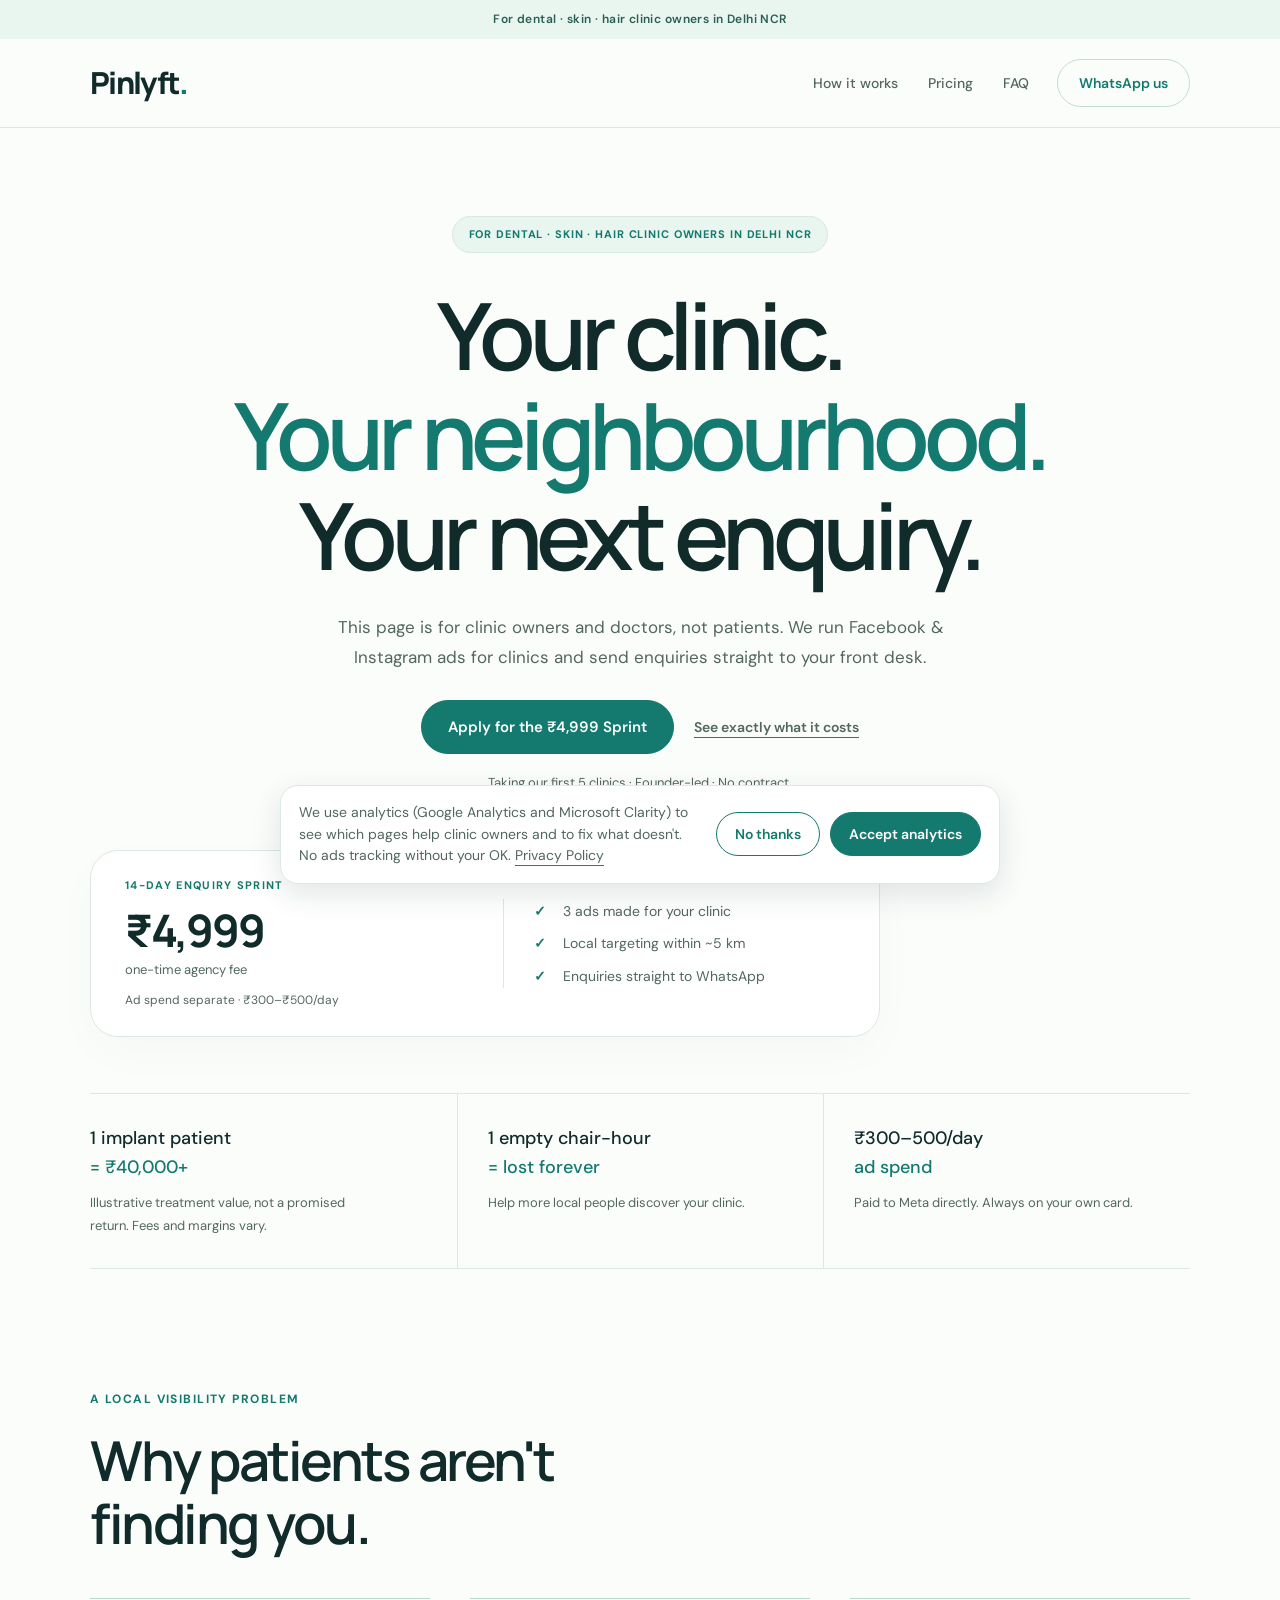
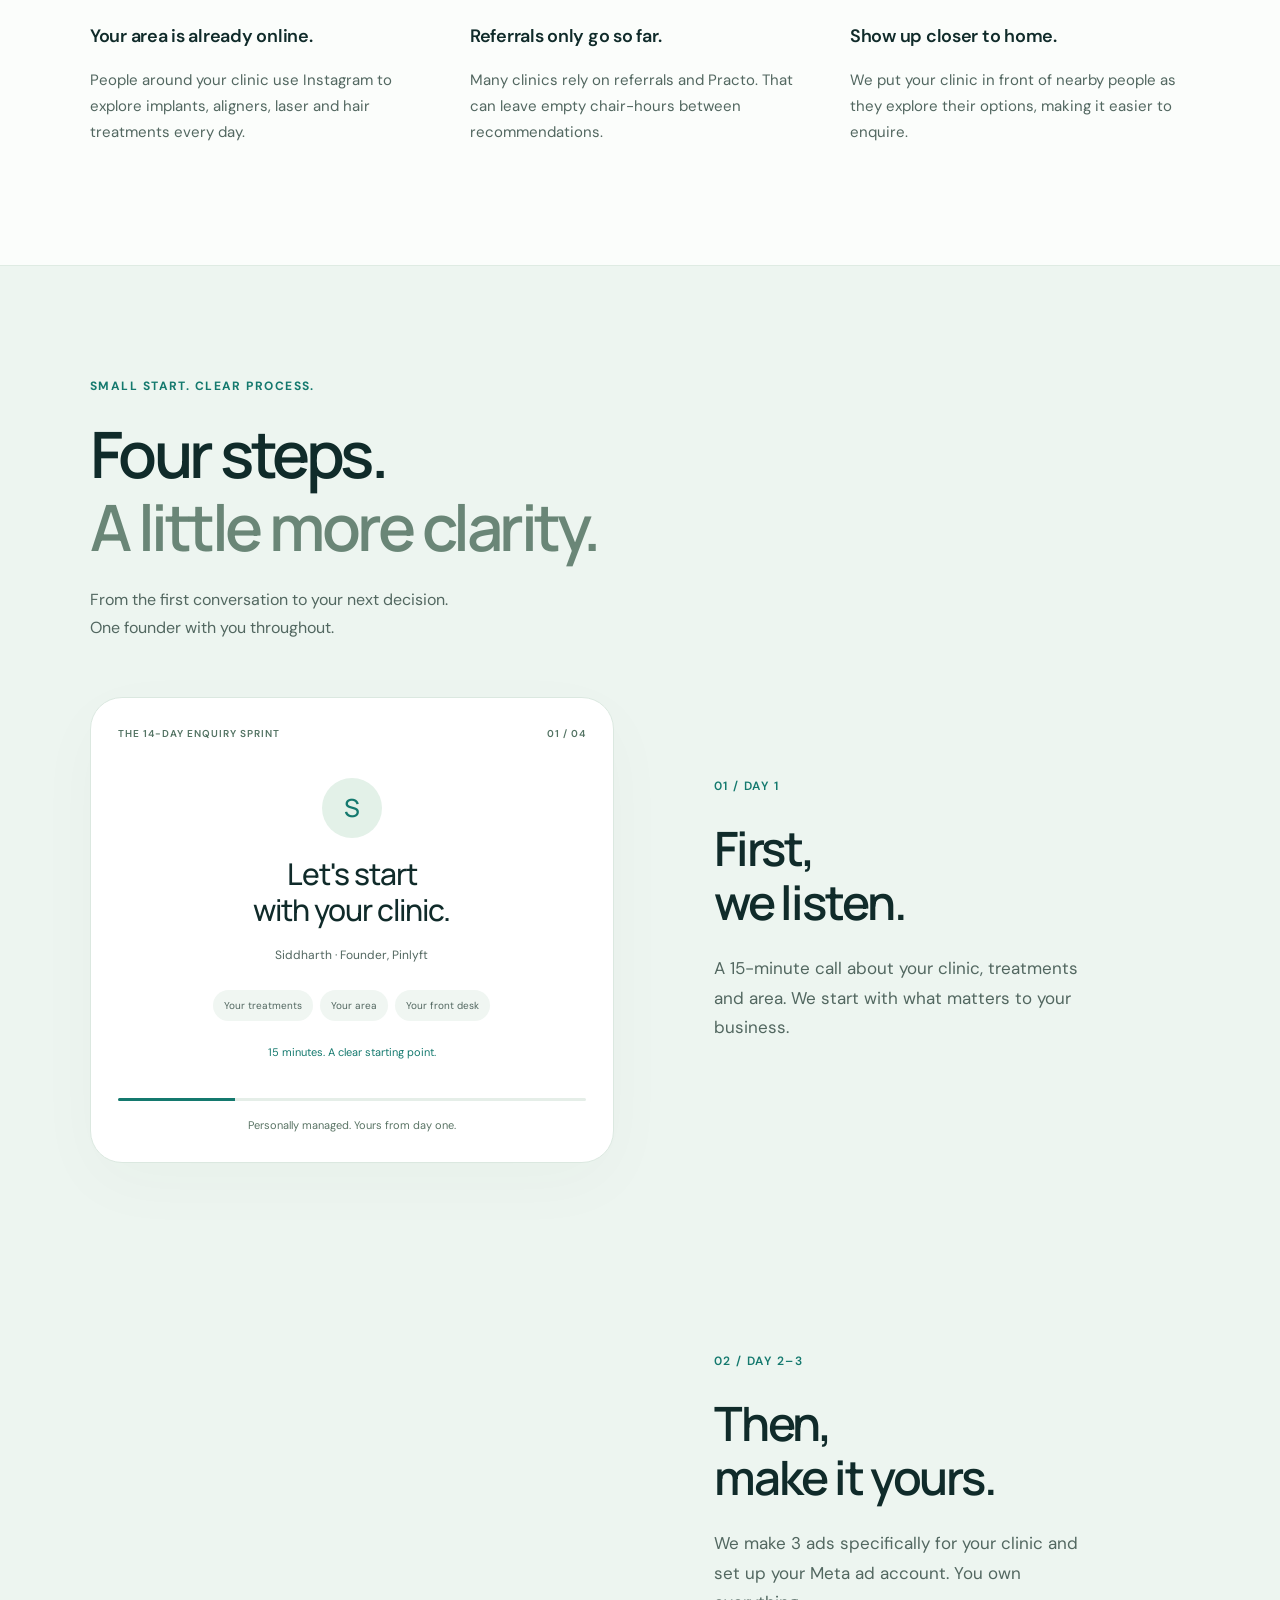
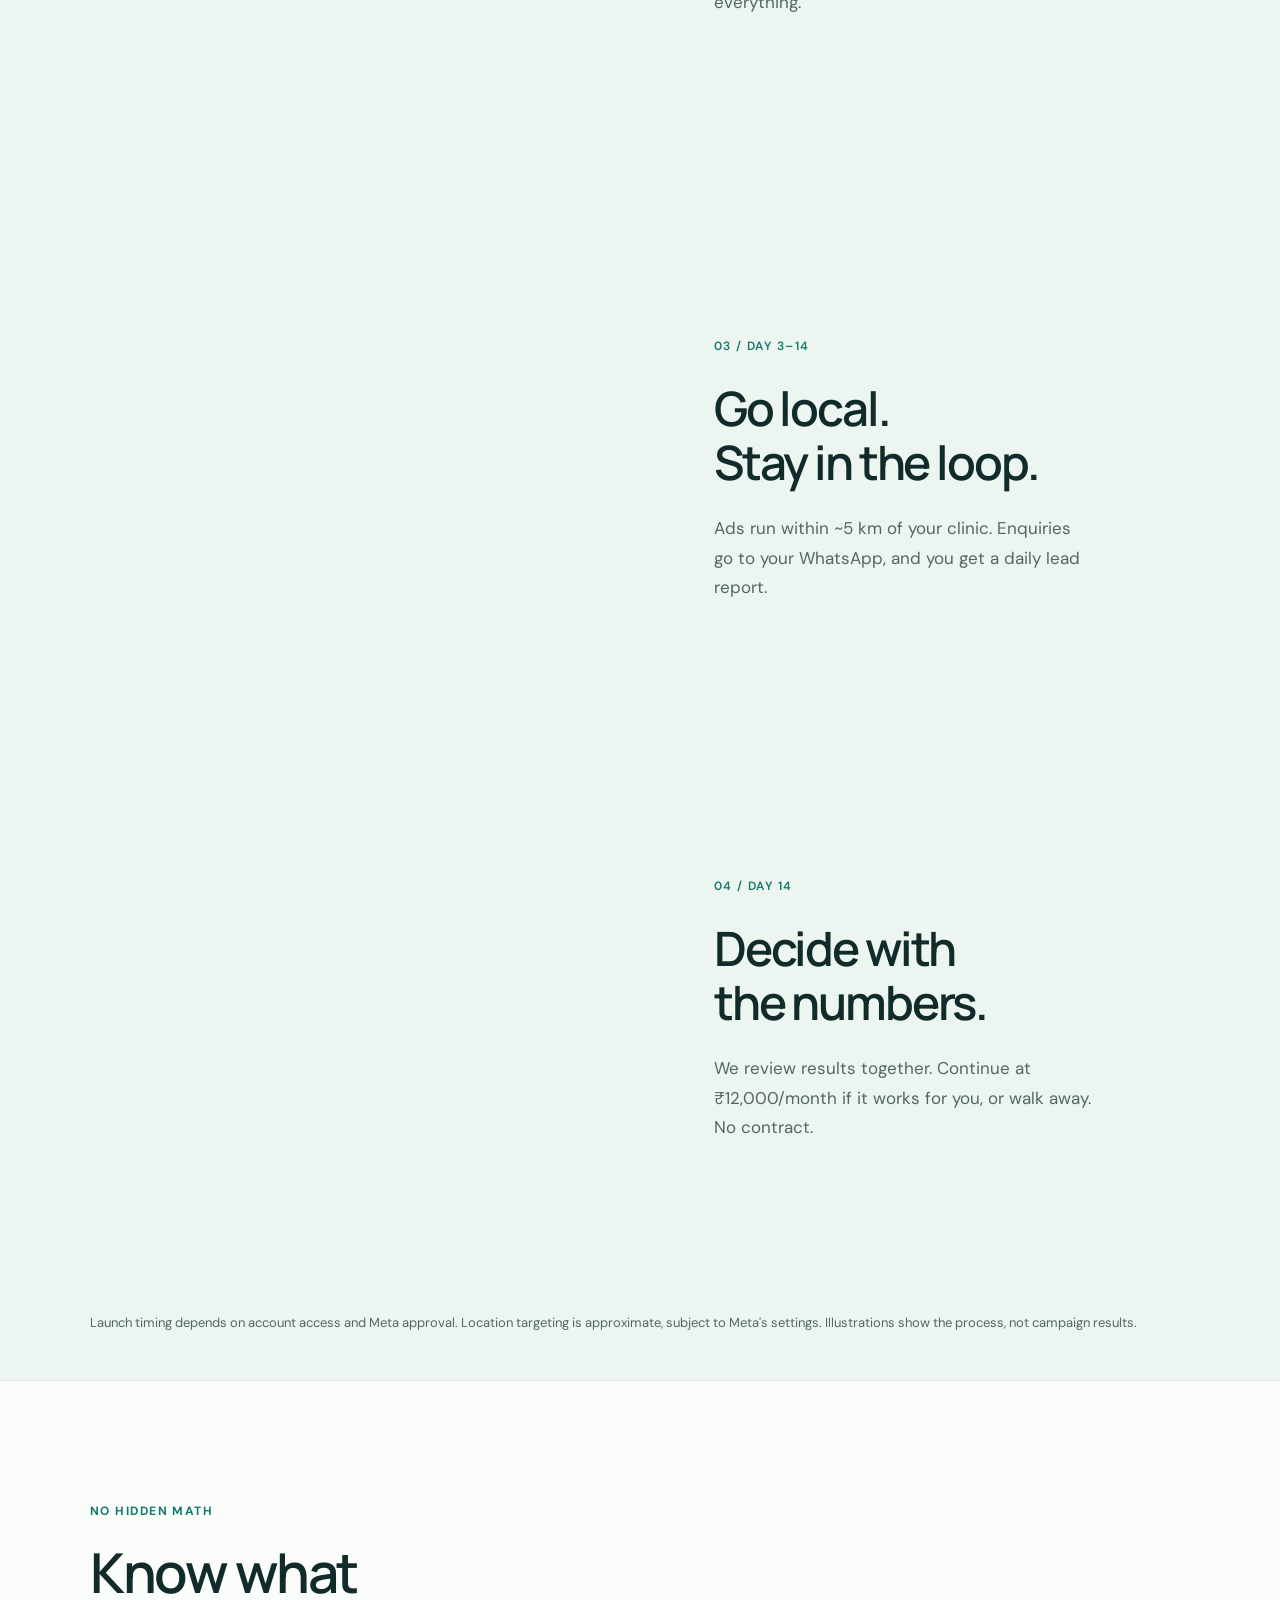
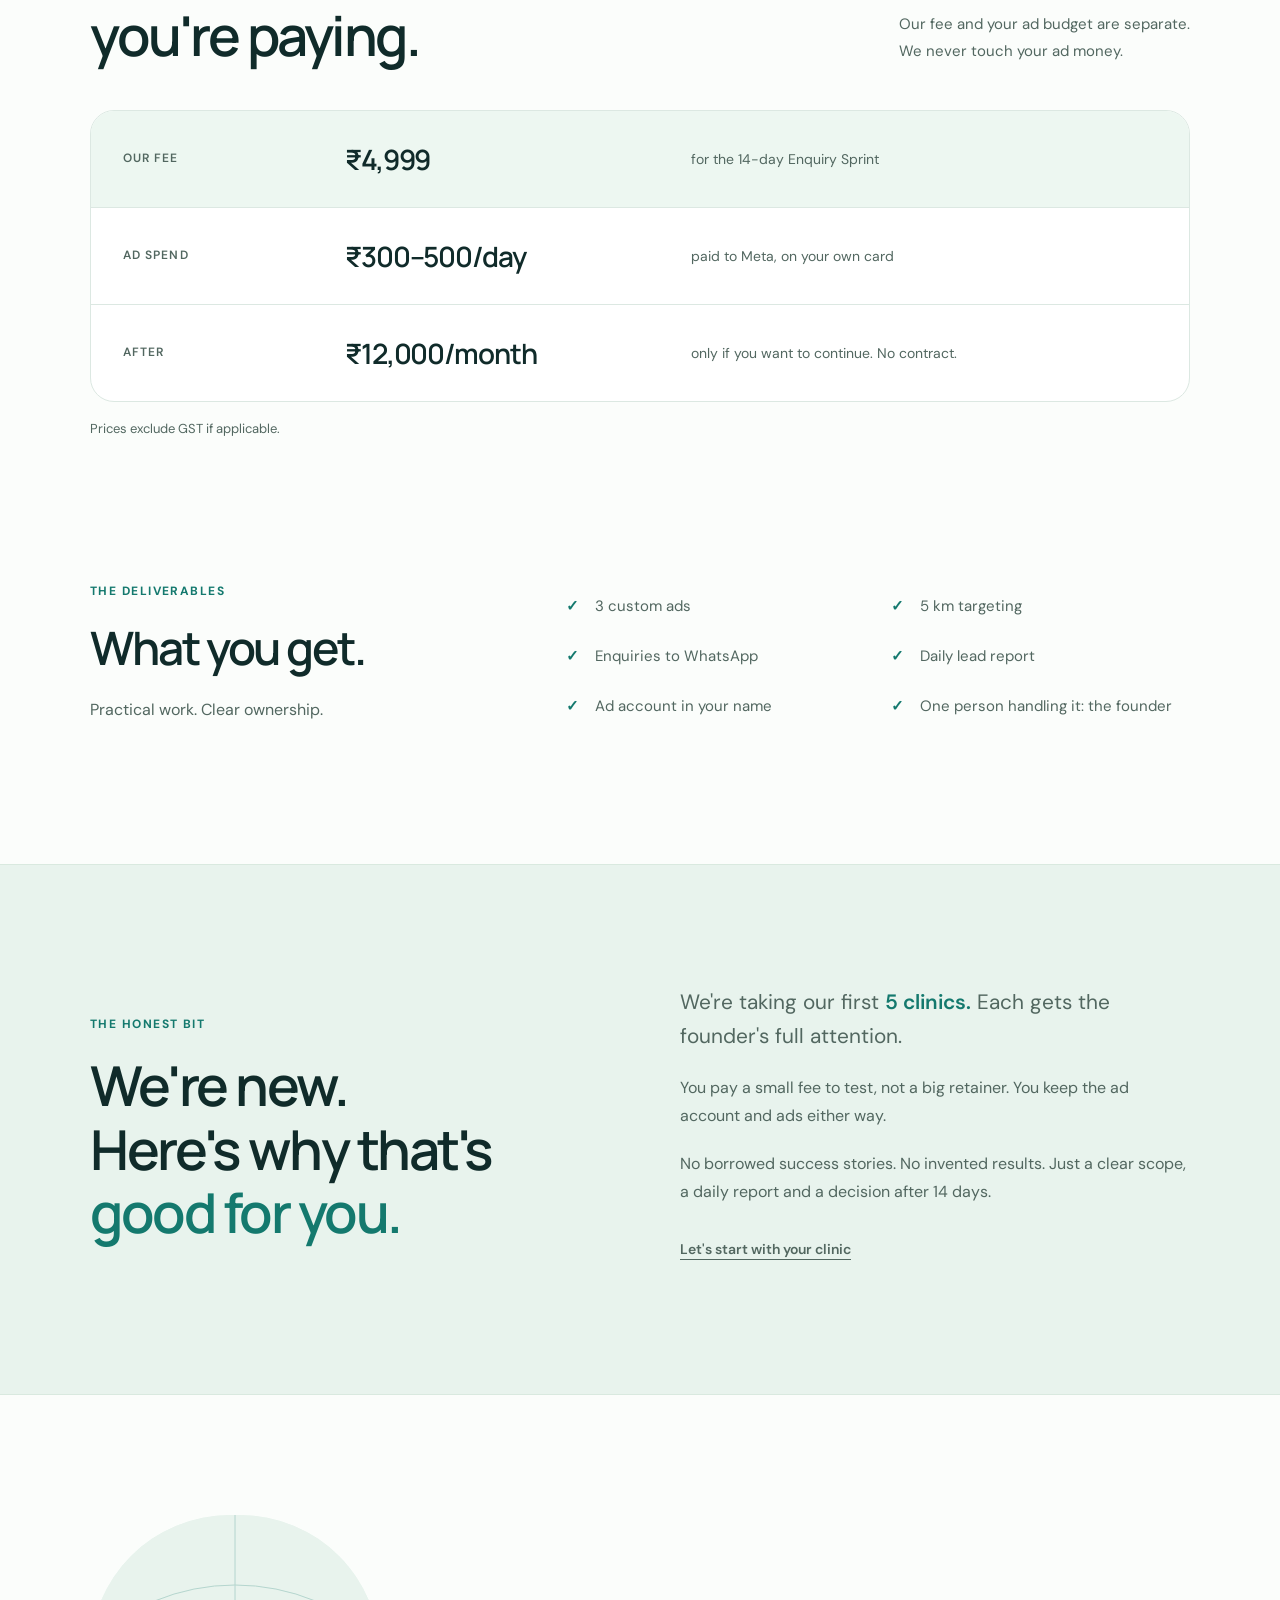
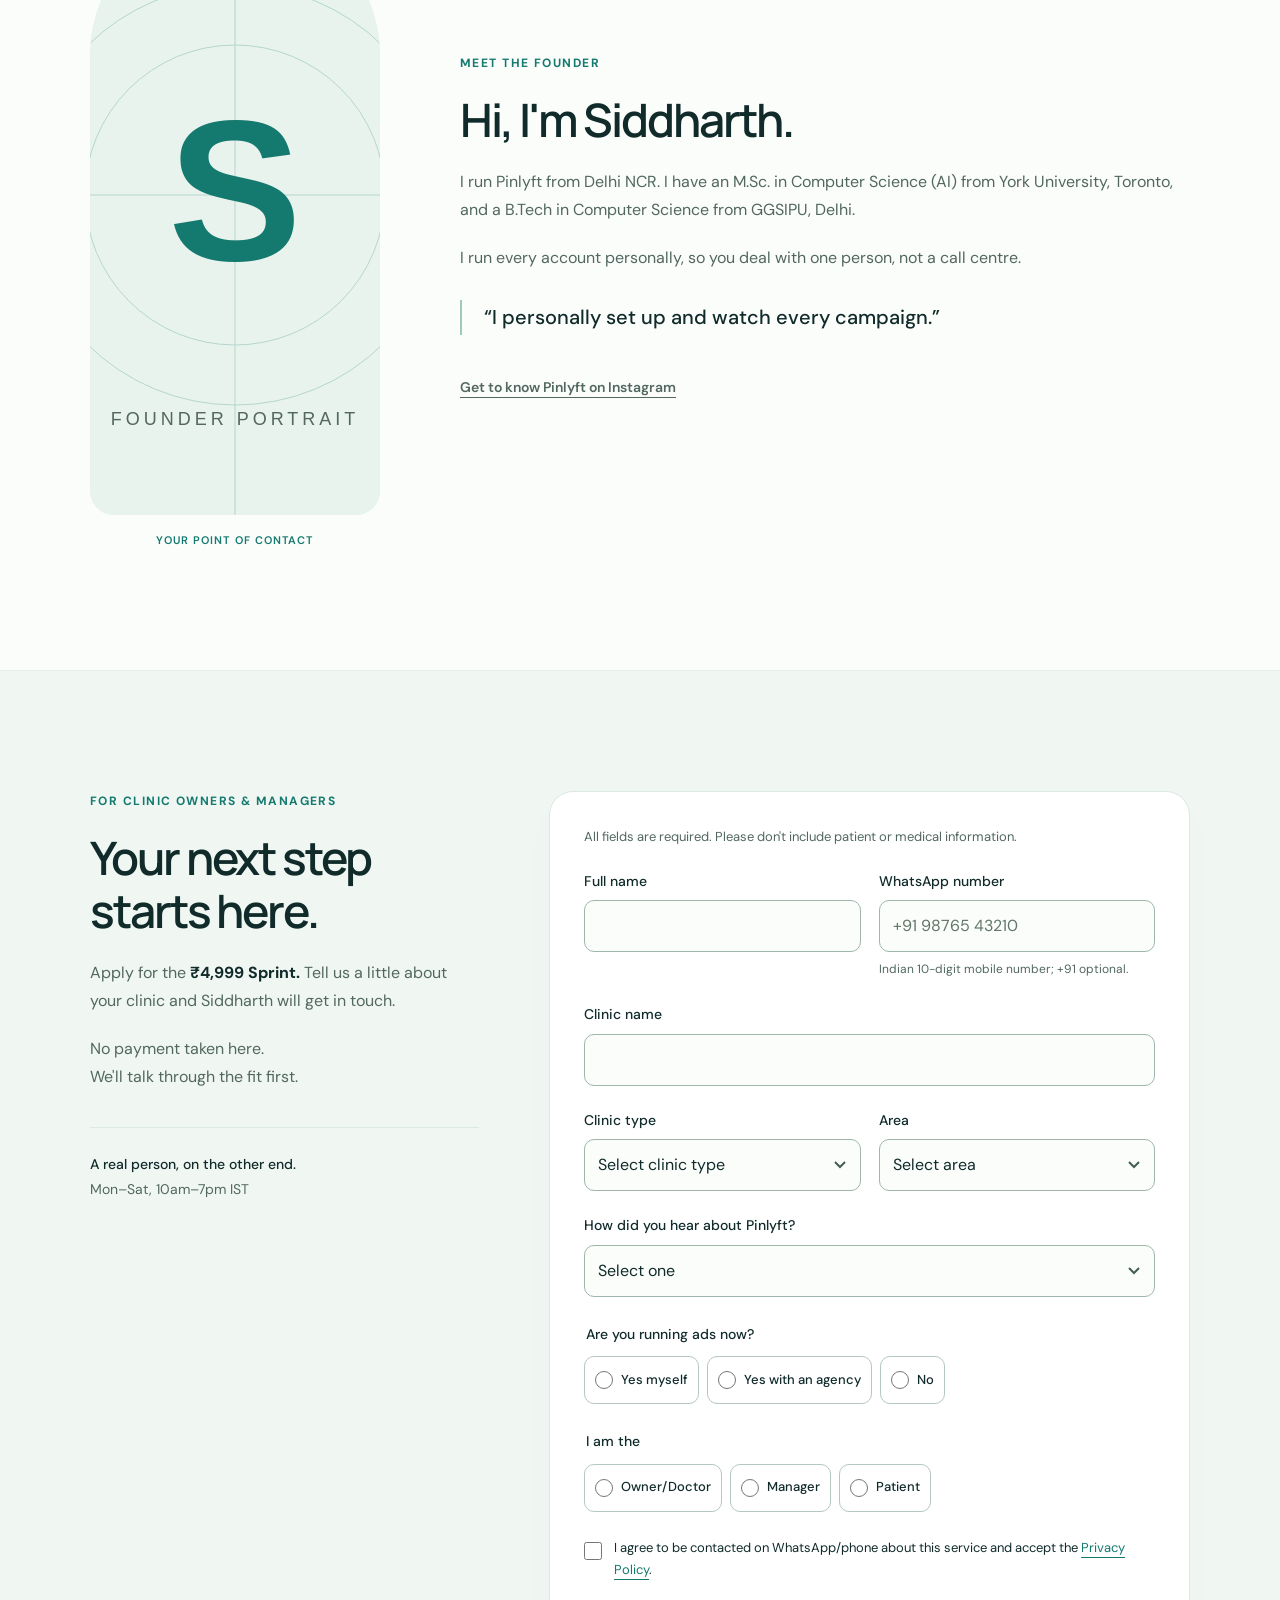
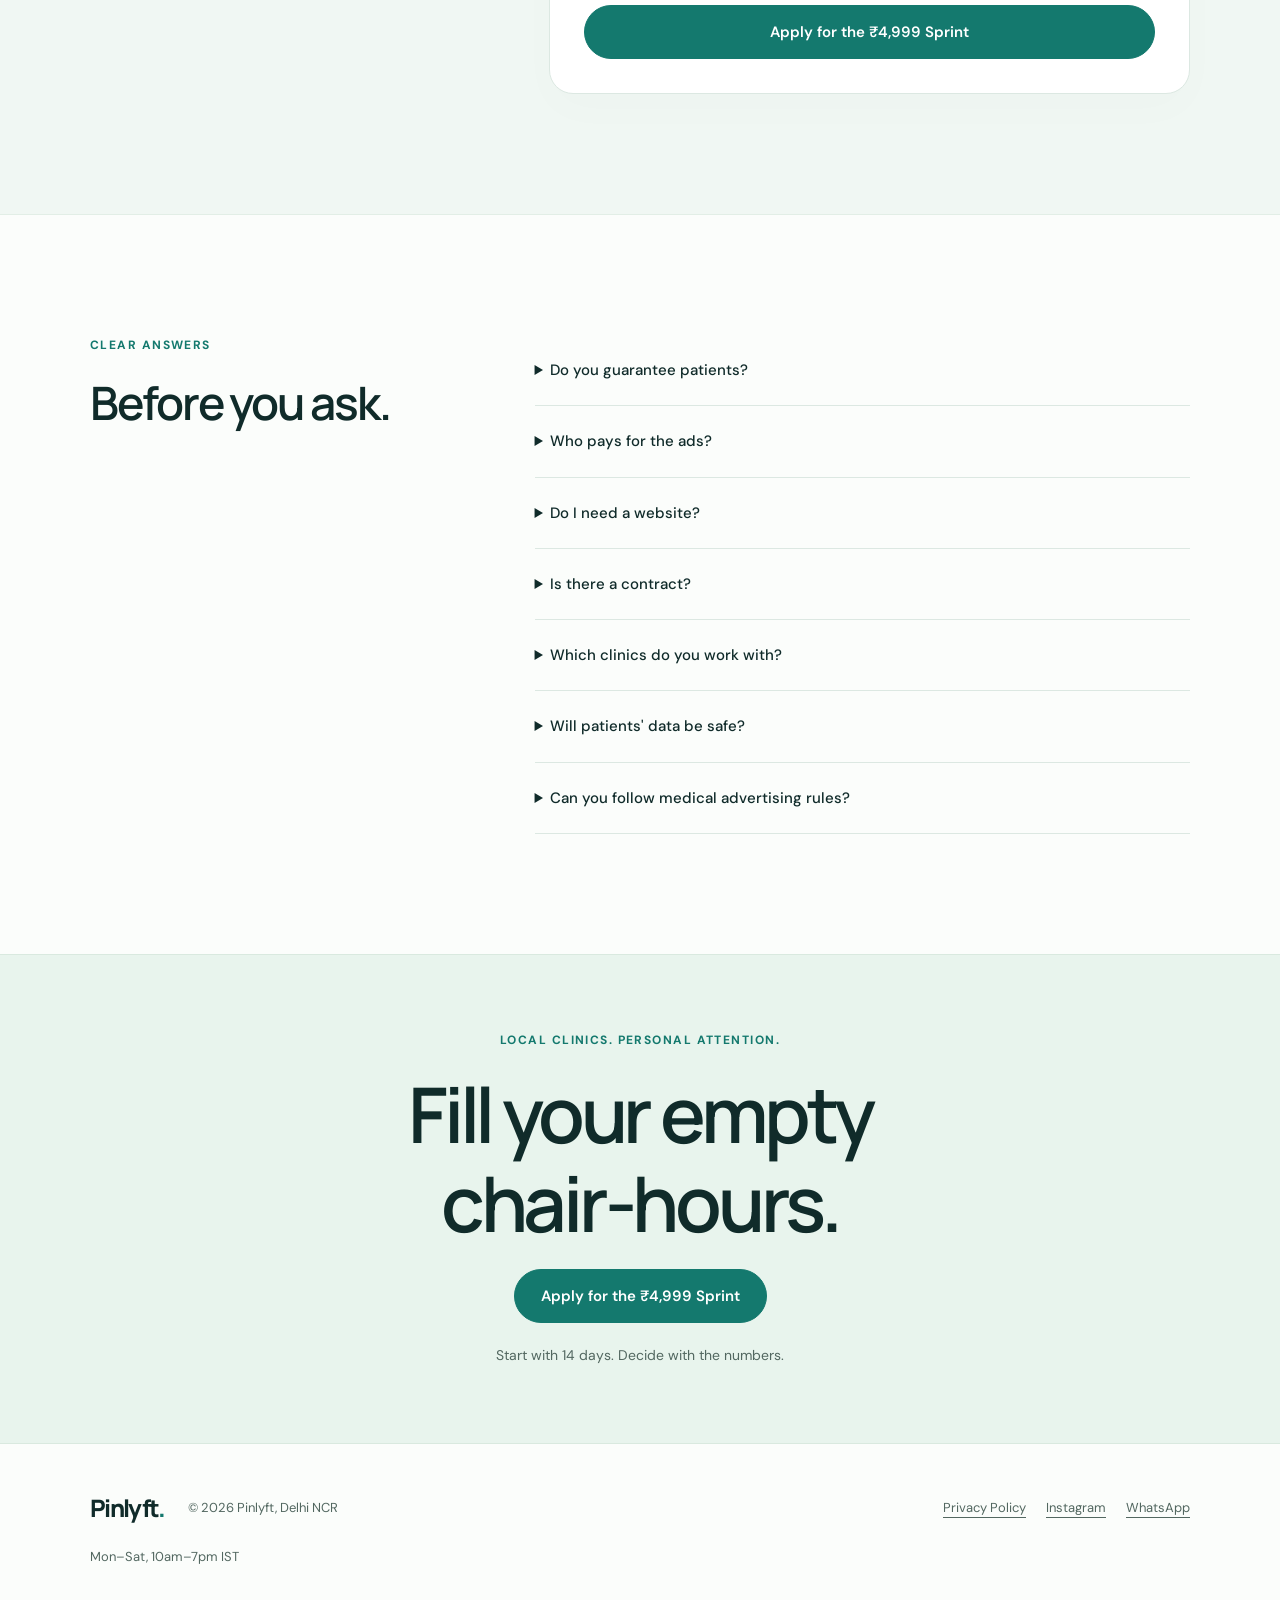
==== commit 50990d64: "Add files via upload" ====
--- a/index.html
+++ b/index.html
@@ -8,6 +8,7 @@
 <link rel="preconnect" href="https://fonts.gstatic.com" crossorigin>
 <link href="https://fonts.googleapis.com/css2?family=DM+Sans:wght@400;500;600;700&family=Manrope:wght@400;500;600;700;800&display=swap" rel="stylesheet">
 <link rel="stylesheet" href="/assets/css/style.css">
+<script src="/assets/js/tracking.js" defer></script>
 <script src="/assets/js/main.js" defer></script>
 <title>Pinlyft | Facebook &amp; Instagram Ads for Clinics in Delhi NCR</title>
 <meta name="description" content="Meta ads for dental, skin and hair clinic owners in Delhi NCR. Try Pinlyft’s ₹4,999 14-Day Enquiry Sprint. Your ad account. No contract.">
@@ -63,7 +64,7 @@
 <section class="section wrap included reveal"><div><p class="eyebrow">THE DELIVERABLES</p><h2>What you get.</h2><p>Practical work. Clear ownership.</p></div><ul class="checks checklist"><li>3 custom ads</li><li>5 km targeting</li><li>Enquiries to WhatsApp</li><li>Daily lead report</li><li>Ad account in your name</li><li>One person handling it: the founder</li></ul></section>
 <section class="honest section reveal"><div class="wrap honest-inner"><div><p class="eyebrow">THE HONEST BIT</p><h2>We're new.<br>Here's why that's<br><span>good for you.</span></h2></div><div><p class="large-copy">We're taking our first <strong>5 clinics.</strong> Each gets the founder's full attention.</p><p>You pay a small fee to test, not a big retainer. You keep the ad account and ads either way.</p><p>No borrowed success stories. No invented results. Just a clear scope, a daily report and a decision after 14 days.</p><a class="text-link" href="#apply">Let's start with your clinic</a></div></div></section>
 <section class="section wrap founder reveal"><div class="founder-photo"><img src="/assets/img/founder-placeholder.svg" data-founder-photo alt="S monogram placeholder for Siddharth's portrait" width="600" height="600" loading="lazy"><span>YOUR POINT OF CONTACT</span></div><div><p class="eyebrow">MEET THE FOUNDER</p><h2>Hi, I'm Siddharth.</h2><p>I run Pinlyft from Delhi NCR. I have an M.Sc. in Computer Science (AI) from York University, Toronto, and a B.Tech in Computer Science from GGSIPU, Delhi.</p><p>I run every account personally, so you deal with one person, not a call centre.</p><blockquote>“I personally set up and watch every campaign.”</blockquote><a class="text-link" href="https://www.instagram.com/pinlyft" target="_blank" rel="noopener noreferrer">Get to know Pinlyft on Instagram</a></div></section>
-<section id="apply" class="section section-tint"><div class="wrap apply-layout"><div class="apply-copy"><p class="eyebrow">FOR CLINIC OWNERS &amp; MANAGERS</p><h2>Your next step<br>starts here.</h2><p>Apply for the <strong>₹4,999 Sprint.</strong> Tell us a little about your clinic and Siddharth will get in touch.</p><p>No payment taken here.<br>We'll talk through the fit first.</p><div class="working-hours"><strong>A real person, on the other end.</strong><p>Mon–Sat, 10am–7pm IST</p></div></div><form id="application-form" class="application" method="post"><noscript><p class="notice">Please enable JavaScript to submit this form or visit <a href="https://www.instagram.com/pinlyft">Pinlyft on Instagram</a>.</p></noscript><p class="fine">All fields are required. Please don't include patient or medical information.</p><div class="form-grid"><div class="field"><label for="full-name">Full name</label><input id="full-name" name="name" autocomplete="name" required maxlength="100"></div><div class="field"><label for="phone">WhatsApp number</label><input id="phone" name="phone" type="tel" inputmode="tel" autocomplete="tel" placeholder="+91 98765 43210" aria-describedby="phone-hint" required maxlength="20"><small id="phone-hint">Indian 10-digit mobile number; +91 optional.</small></div><div class="field full"><label for="clinic">Clinic name</label><input id="clinic" name="clinic_name" autocomplete="organization" required maxlength="160"></div><div class="field"><label for="clinic-type">Clinic type</label><select id="clinic-type" name="clinic_type" required><option value="">Select clinic type</option><option>Dental</option><option>Skin</option><option>Hair</option><option>Multi-speciality</option><option>Other</option></select></div><div class="field"><label for="area">Area</label><select id="area" name="city" required><option value="">Select area</option><option>Delhi</option><option>Gurugram</option><option>Noida</option><option>Other</option></select></div></div><fieldset><legend>Are you running ads now?</legend><div class="choices"><label><input type="radio" name="running_ads" value="Yes myself" required>Yes myself</label><label><input type="radio" name="running_ads" value="Yes with an agency">Yes with an agency</label><label><input type="radio" name="running_ads" value="No">No</label></div></fieldset><fieldset aria-describedby="patient-message"><legend>I am the</legend><div class="choices"><label><input type="radio" name="role" value="Owner/Doctor" required>Owner/Doctor</label><label><input type="radio" name="role" value="Manager">Manager</label><label><input type="radio" name="role" value="Patient">Patient</label></div><p id="patient-message" class="notice" role="status" hidden>This form is for clinic owners. Please contact your clinic directly.</p></fieldset><div class="honeypot" aria-hidden="true"><label for="website">Leave this field empty</label><input id="website" name="_gotcha" tabindex="-1" autocomplete="off"></div><label class="consent"><input type="checkbox" name="consent" value="Agreed to WhatsApp/phone contact and Privacy Policy" required><span>I agree to be contacted on WhatsApp/phone about this service and accept the <a href="/privacy.html" target="_blank" rel="noopener">Privacy Policy</a>.</span></label><button id="submit-application" class="button" type="submit" disabled>Apply for the ₹4,999 Sprint</button><div id="form-feedback" role="status" aria-live="polite" tabindex="-1" hidden><p id="form-message"></p><a class="button secondary" id="form-whatsapp" data-whatsapp href="#contact-help">Or WhatsApp us now</a></div></form></div></section>
+<section id="apply" class="section section-tint"><div class="wrap apply-layout"><div class="apply-copy"><p class="eyebrow">FOR CLINIC OWNERS &amp; MANAGERS</p><h2>Your next step<br>starts here.</h2><p>Apply for the <strong>₹4,999 Sprint.</strong> Tell us a little about your clinic and Siddharth will get in touch.</p><p>No payment taken here.<br>We'll talk through the fit first.</p><div class="working-hours"><strong>A real person, on the other end.</strong><p>Mon–Sat, 10am–7pm IST</p></div></div><form id="application-form" class="application" method="post"><noscript><p class="notice">Please enable JavaScript to submit this form or visit <a href="https://www.instagram.com/pinlyft">Pinlyft on Instagram</a>.</p></noscript><p class="fine">All fields are required. Please don't include patient or medical information.</p><div class="form-grid"><div class="field"><label for="full-name">Full name</label><input id="full-name" name="name" autocomplete="name" required maxlength="100"></div><div class="field"><label for="phone">WhatsApp number</label><input id="phone" name="phone" type="tel" inputmode="tel" autocomplete="tel" placeholder="+91 98765 43210" aria-describedby="phone-hint" required maxlength="20"><small id="phone-hint">Indian 10-digit mobile number; +91 optional.</small></div><div class="field full"><label for="clinic">Clinic name</label><input id="clinic" name="clinic_name" autocomplete="organization" required maxlength="160"></div><div class="field"><label for="clinic-type">Clinic type</label><select id="clinic-type" name="clinic_type" required><option value="">Select clinic type</option><option>Dental</option><option>Skin</option><option>Hair</option><option>Multi-speciality</option><option>Other</option></select></div><div class="field"><label for="area">Area</label><select id="area" name="city" required><option value="">Select area</option><option>Delhi</option><option>Gurugram</option><option>Noida</option><option>Other</option></select></div><div class="field full"><label for="heard-from">How did you hear about Pinlyft?</label><select id="heard-from" name="heard_from" required><option value="">Select one</option><option>Instagram or Facebook ad</option><option>Instagram profile or post</option><option>Message from Pinlyft</option><option>Google search</option><option>Google Maps</option><option>ChatGPT or another AI assistant</option><option>Friend or colleague</option><option>Other</option></select></div></div><fieldset><legend>Are you running ads now?</legend><div class="choices"><label><input type="radio" name="running_ads" value="Yes myself" required>Yes myself</label><label><input type="radio" name="running_ads" value="Yes with an agency">Yes with an agency</label><label><input type="radio" name="running_ads" value="No">No</label></div></fieldset><fieldset aria-describedby="patient-message"><legend>I am the</legend><div class="choices"><label><input type="radio" name="role" value="Owner/Doctor" required>Owner/Doctor</label><label><input type="radio" name="role" value="Manager">Manager</label><label><input type="radio" name="role" value="Patient">Patient</label></div><p id="patient-message" class="notice" role="status" hidden>This form is for clinic owners. Please contact your clinic directly.</p></fieldset><div class="honeypot" aria-hidden="true"><label for="website">Leave this field empty</label><input id="website" name="_gotcha" tabindex="-1" autocomplete="off"></div><label class="consent"><input type="checkbox" name="consent" value="Agreed to WhatsApp/phone contact and Privacy Policy" required><span>I agree to be contacted on WhatsApp/phone about this service and accept the <a href="/privacy.html" target="_blank" rel="noopener">Privacy Policy</a>.</span></label><button id="submit-application" class="button" type="submit" disabled>Apply for the ₹4,999 Sprint</button><div id="form-feedback" role="status" aria-live="polite" tabindex="-1" hidden><p id="form-message"></p><a class="button secondary" id="form-whatsapp" data-whatsapp href="#contact-help">Or WhatsApp us now</a></div></form></div></section>
 <section id="faq" class="section wrap faq reveal"><div><p class="eyebrow">CLEAR ANSWERS</p><h2>Before you ask.</h2></div><div class="faq-list"><details><summary>Do you guarantee patients?</summary><p>No. Nobody honest can. We commit to the work: 3 ads, setup, daily reports and full transparency on numbers. Enquiries, bookings and revenue depend on several factors, including your offer and follow-up.</p></details><details><summary>Who pays for the ads?</summary><p>You pay Meta directly on your own card, ₹300–500/day. We never handle your ad money.</p></details><details><summary>Do I need a website?</summary><p>No. Enquiries come through an Instagram/Facebook form and go to your WhatsApp.</p></details><details><summary>Is there a contract?</summary><p>No. After 14 days you decide.</p></details><details><summary>Which clinics do you work with?</summary><p>Dental, skin and hair clinics in Delhi, Gurugram and Noida.</p></details><details><summary>Will patients' data be safe?</summary><p>We limit access to you, us and the service providers needed to deliver enquiries. No system is risk-free. Each clinic's patient lead form needs its own privacy notice; see our <a href="/privacy.html#clinic-campaigns">Privacy Policy</a> for how these differ.</p></details><details><summary>Can you follow medical advertising rules?</summary><p>Yes. We avoid misleading claims and before/after promises, and follow Meta's health ad policies. We check creative with you before launch; professional and treatment-specific restrictions may also apply.</p></details></div></section>
 <section class="final-cta"><div class="wrap"><p class="eyebrow">LOCAL CLINICS. PERSONAL ATTENTION.</p><h2>Fill your empty<br>chair-hours.</h2><a class="button" href="#apply">Apply for the ₹4,999 Sprint</a><p>Start with 14 days. Decide with the numbers.</p></div></section>
 </main><footer class="footer wrap"><a class="wordmark" href="/">Pinlyft<span>.</span></a><p>© <span data-year>2026</span> Pinlyft, Delhi NCR</p><nav aria-label="Footer"><a href="/privacy.html">Privacy Policy</a><a href="https://www.instagram.com/pinlyft" target="_blank" rel="noopener noreferrer">Instagram</a><a data-whatsapp href="/#contact-help">WhatsApp</a></nav><p class="fine">Mon–Sat, 10am–7pm IST</p></footer>
--- a/assets/css/style.css
+++ b/assets/css/style.css
@@ -1,6 +1,13 @@
-/* Pinlyft: no framework, no build step. */
-:root{--navy:#0b1530;--card:#13214a;--teal:#2ec4b6;--white:#fff;--body:#c9d3e8;--warm:#ffd166;--line:#344464;--max:1160px;color-scheme:dark}
-*{box-sizing:border-box}html{scroll-behavior:smooth;scroll-padding-top:120px}body{margin:0;background:var(--navy);color:var(--body);font-family:Inter,Arial,sans-serif;font-size:16px;line-height:1.7}a{color:inherit;text-underline-offset:5px}a:hover{color:var(--teal)}button,input,select{font:inherit}button,a,input,select,summary{-webkit-tap-highlight-color:transparent}button{cursor:pointer}img,svg{max-width:100%;display:block}h1,h2,h3,p{margin-top:0}h1,h2{font-family:Anton,'Arial Narrow',Impact,sans-serif;font-weight:400;text-transform:uppercase;color:var(--white);line-height:1.12;letter-spacing:.005em}h1{font-size:clamp(2.8rem,5.1vw,4.5rem);margin-bottom:26px}h2{font-size:clamp(2.3rem,4.4vw,3.5rem);margin-bottom:22px}h3{font-size:1.12rem;line-height:1.45;color:var(--white)}p{margin-bottom:20px}strong{color:var(--white)}:focus-visible{outline:3px solid var(--warm);outline-offset:5px}::selection{background:var(--teal);color:var(--navy)}[hidden]{display:none!important}.wrap{width:min(var(--max),calc(100% - 48px));margin-inline:auto}.audience{text-align:center;background:var(--teal);color:var(--navy);font-size:.75rem;font-weight:800;padding:9px 20px;text-transform:uppercase;letter-spacing:.07em}.header{position:sticky;top:0;background:rgba(11,21,48,.97);z-index:20;border-bottom:1px solid var(--line)}.header-inner{display:flex;align-items:center;justify-content:space-between;gap:24px;min-height:86px}.wordmark{font-size:2rem;font-weight:800;letter-spacing:-1.5px;line-height:1;text-decoration:none;color:var(--white)}.wordmark span{color:var(--teal)}.header nav{display:flex;gap:28px;margin-left:auto}.header nav a{font-size:.875rem;font-weight:600;text-decoration:none;min-height:48px;display:flex;align-items:center}.button{display:inline-flex;justify-content:center;align-items:center;min-height:54px;padding:15px 23px;background:var(--teal);border:1px solid var(--teal);border-radius:5px;color:var(--navy);font-weight:800;font-size:.875rem;text-align:center;line-height:1.5;text-decoration:none;transition:background .2s,transform .2s}.button:hover{background:#63d9ce;color:var(--navy);transform:translateY(-2px)}.button:disabled{opacity:.55;cursor:not-allowed;transform:none}.button.small{min-height:48px;padding:11px 18px}.button.secondary{background:transparent;color:var(--teal)}.skip{position:fixed;top:-100px;left:16px;z-index:100;background:var(--warm);color:var(--navy);padding:14px}.skip:focus{top:10px}.eyebrow{color:var(--teal);font-size:.75rem;letter-spacing:.13em;font-weight:800;line-height:1.6;margin-bottom:20px}.hero{display:grid;grid-template-columns:1.25fr 1fr;gap:68px;align-items:center;padding-block:76px 66px}.hero h1 span{color:var(--teal)}.intro{max-width:590px;font-size:1.04rem}.actions{display:flex;flex-wrap:wrap;gap:20px;align-items:center;margin-top:30px}.text-link{font-size:.875rem;font-weight:700;display:inline-flex;align-items:center;min-height:48px}.fine{font-size:.8125rem;color:var(--body)}.hero-note{margin-top:22px;margin-bottom:0}.sprint-card{background:var(--card);border:1px solid var(--line);border-radius:12px;padding:26px 30px 0;box-shadow:18px 18px 0 rgba(19,33,74,.32)}.card-top{display:flex;gap:12px;align-items:center;justify-content:space-between}.card-top .eyebrow{margin:0;font-size:.65rem}.pill{border:1px solid #67728b;border-radius:99px;padding:3px 9px;font-size:.625rem;letter-spacing:.1em;white-space:nowrap}.radius-art{height:212px;position:relative;overflow:hidden;margin:0 -20px 16px;background-image:linear-gradient(#ffffff05 1px,transparent 1px),linear-gradient(90deg,#ffffff05 1px,transparent 1px);background-size:26px 26px}.orbit{position:absolute;border:1px solid #2ec4b64d;border-radius:50%;top:50%;left:50%;transform:translate(-50%,-50%)}.orbit-one{width:105px;height:105px;background:#2ec4b610}.orbit-two{width:190px;height:190px}.orbit-three{width:280px;height:280px;border-style:dashed}.clinic-mark{position:absolute;top:50%;left:50%;transform:translate(-50%,-50%);background:var(--teal);color:var(--navy);width:65px;height:65px;padding:14px;border-radius:12px}.radius-label{position:absolute;bottom:15px;left:50%;transform:translateX(-50%);font-size:.75rem;background:var(--card);padding:0 9px;color:var(--teal);white-space:nowrap}.map-label{position:absolute;top:20px;left:10px;background:var(--card);font-size:.5rem;letter-spacing:.14em;padding:4px}.sprint-card>.eyebrow{margin-bottom:0}.offer-price{font-size:3.7rem;font-weight:800;letter-spacing:-.05em;line-height:1.3;color:var(--warm);margin:10px 0 24px}.offer-price span{display:block;font-size:.75rem;font-weight:500;letter-spacing:0;color:var(--body)}.checks{list-style:none;margin:0;padding:0}.checks li{padding-left:29px;position:relative;margin-bottom:12px;font-size:.875rem}.checks li:before{content:'✓';position:absolute;left:0;color:var(--teal);font-weight:800}.card-bottom{border-top:1px solid var(--line);padding:16px 0;margin-top:23px;font-size:.75rem}.math{display:grid;grid-template-columns:repeat(3,1fr);border-top:1px solid var(--line);border-bottom:1px solid var(--line)}.math>div{padding:30px 28px}.math>div:first-child{padding-left:0}.math>div+div{border-left:1px solid var(--line)}.math strong{font-size:1.2rem;line-height:1.5}.math strong span{color:var(--warm)}.math p{font-size:.75rem;margin:10px 0 0;max-width:260px}.section{padding-block:96px}.section-heading{margin-bottom:42px}.section-heading h2{margin-bottom:0}.three-col{display:grid;grid-template-columns:repeat(3,1fr);gap:36px}.points article{border-top:2px solid var(--teal);padding-top:25px}.points p{font-size:.9375rem;margin:0}.section-tint{background:#101c3d;border-block:1px solid #253553}.split{display:flex;justify-content:space-between;align-items:flex-end;gap:40px}.split>p{margin-bottom:4px;max-width:360px;font-size:.9375rem}.steps{list-style:none;padding:0;display:grid;grid-template-columns:repeat(4,1fr);gap:28px;margin:45px 0 30px}.steps li{border-top:1px solid var(--line);padding-top:20px}.step-number{display:block;color:var(--teal);font-family:Anton,Impact,sans-serif;font-size:2.5rem;margin-bottom:25px}.steps .eyebrow{margin-bottom:10px}.steps h3{font-size:1rem}.steps p:not(.eyebrow){font-size:.875rem}.price-row{display:grid;grid-template-columns:.75fr 1.15fr 1.7fr;align-items:center;gap:30px;padding:28px 30px;border-bottom:1px solid var(--line)}.price-row:first-child{background:var(--card);border-top:2px solid var(--teal)}.price-row>span:first-child{font-size:.75rem;font-weight:800;letter-spacing:.09em}.price-row strong{font-size:1.8rem;color:var(--warm);letter-spacing:-.045em}.price-row>span:last-child{font-size:.875rem}.pricing-table+.fine{margin-top:18px}.included{padding-top:0;display:grid;grid-template-columns:1fr 1.5fr;gap:60px}.checklist{display:grid;grid-template-columns:repeat(2,1fr);gap:12px 25px;align-content:center}.checklist li{font-size:.9375rem}.honest{background:var(--card);border-block:1px solid var(--line)}.honest-inner{display:grid;grid-template-columns:1fr 1fr;gap:80px;align-items:center}.honest h2{margin:0}.honest h2 span{color:var(--teal)}.large-copy{font-size:1.35rem;line-height:1.65}.large-copy strong{color:var(--warm)}.founder{display:grid;grid-template-columns:320px 1fr;gap:80px;align-items:center}.founder-photo{position:relative}.founder-photo img{aspect-ratio:1;object-fit:cover;border-radius:8px;background:var(--card)}.founder-photo>span{display:block;margin-top:12px;color:var(--teal);font-size:.625rem;font-weight:800;letter-spacing:.12em}.founder blockquote{margin:28px 0;border-left:3px solid var(--teal);padding-left:22px;color:var(--white);font-size:1.2rem;font-weight:600}.apply-layout{display:grid;grid-template-columns:.85fr 1.4fr;gap:80px}.working-hours{margin-top:36px;padding-top:24px;border-top:1px solid var(--line);font-size:.875rem}.application{min-width:0;background:var(--navy);padding:32px;border:1px solid var(--line);border-radius:8px}.form-grid{display:grid;grid-template-columns:1fr 1fr;gap:22px 18px}.field{min-width:0}.full{grid-column:1/-1}label,legend{font-size:.875rem;color:var(--white);font-weight:500}.field>label{display:block;margin-bottom:7px}input:not([type=radio]):not([type=checkbox]),select{width:100%;min-width:0;min-height:50px;border:1px solid #6a7895;border-radius:4px;background:#101c3d;color:var(--white);padding:11px 13px;font-size:1rem}input::placeholder{color:#a7b7d0}select{appearance:none;padding-right:36px;background-image:url("data:image/svg+xml,%3Csvg xmlns='http://www.w3.org/2000/svg' width='12' height='8'%3E%3Cpath d='m1 1 5 5 5-5' stroke='%23c9d3e8' stroke-width='2' fill='none'/%3E%3C/svg%3E");background-repeat:no-repeat;background-position:right 14px center}.field small{display:block;font-size:.75rem;margin-top:7px}fieldset{border:0;padding:0;margin:25px 0;min-width:0}legend{margin-bottom:10px}.choices{display:flex;flex-wrap:wrap;gap:8px}.choices label{display:flex;align-items:center;gap:8px;border:1px solid var(--line);border-radius:4px;min-height:48px;padding:10px;font-size:.8125rem;cursor:pointer}.choices label:has(input:checked){border-color:var(--teal);background:#2ec4b614}input[type=radio],input[type=checkbox]{accent-color:var(--teal);width:18px;height:18px;flex-shrink:0;margin:0}.consent{display:flex;gap:12px;font-size:.8125rem;font-weight:400;margin-block:24px;line-height:1.7}.consent input{margin-top:5px}.consent a{color:var(--teal)}.application>.button{width:100%}.notice{background:#ffd16614;border-left:3px solid var(--warm);padding:14px;font-size:.875rem;margin-top:15px}.honeypot{position:absolute;left:-9999px;width:1px;height:1px;overflow:hidden}#form-feedback{margin-top:24px;border-top:1px solid var(--line);padding-top:20px;overflow-wrap:anywhere}#form-feedback p{font-size:.9375rem}.faq{display:grid;grid-template-columns:.8fr 1.4fr;gap:80px}details{border-bottom:1px solid var(--line)}summary{font-size:.9375rem;font-weight:600;cursor:pointer;color:var(--white);padding:21px 25px 21px 0;min-height:60px}details p{font-size:.875rem;padding-right:25px}details[open] summary{color:var(--teal)}.final-cta{padding:70px 0;text-align:center;background:var(--teal);color:var(--navy)}.final-cta h2{color:var(--navy);font-size:clamp(3rem,6vw,4.5rem)}.final-cta .eyebrow{color:var(--navy)}.final-cta .button{background:var(--navy);border-color:var(--navy);color:white}.final-cta p:last-child{font-size:.875rem;margin:20px 0 0}.footer{display:flex;gap:24px;flex-wrap:wrap;align-items:center;padding-block:42px}.footer .wordmark{font-size:1.5rem}.footer p{margin:0;font-size:.75rem}.footer nav{display:flex;gap:20px;margin-left:auto;flex-wrap:wrap}.footer nav a{font-size:.75rem;min-height:48px;display:flex;align-items:center}.footer .fine{width:100%;margin-top:-10px}.floating-wa{display:none}.contact-help{padding:20px;border:1px solid var(--warm);margin-bottom:20px}.reveal.ready{opacity:0;transform:translateY(15px);transition:opacity .6s,transform .6s}.reveal.ready.visible{opacity:1;transform:none}.legal{max-width:800px;padding-block:70px}.legal h1{font-size:3.5rem}.legal h2{font-family:Inter,Arial,sans-serif;text-transform:none;font-size:1.3rem;font-weight:700;margin-top:34px}.legal li{margin-bottom:10px}.legal a{color:var(--teal)}.error-page{min-height:60vh;display:grid;align-content:center;justify-items:start;padding-block:80px}.error-page h1{font-size:clamp(3rem,7vw,6rem)}
-@media(max-width:1000px){.hero{gap:35px;grid-template-columns:1.2fr 1fr}.sprint-card{padding-inline:22px}.price-row{gap:20px;padding-inline:20px}.price-row strong{font-size:1.5rem}.apply-layout,.faq,.honest-inner,.founder{gap:40px}.founder{grid-template-columns:260px 1fr}.apply-layout{grid-template-columns:.75fr 1.3fr}.application{padding:24px}.form-grid{grid-template-columns:1fr}.steps{grid-template-columns:repeat(2,1fr)}.header nav{gap:18px}}
-@media(max-width:700px){html{scroll-padding-top:135px}.wrap{width:calc(100% - 40px)}.audience{font-size:.625rem;padding:8px 15px}.header-inner{min-height:106px;gap:10px;flex-wrap:wrap;padding-top:16px;padding-bottom:5px}.wordmark{font-size:1.8rem}.header nav{order:3;width:100%;justify-content:space-between;margin:0}.header nav a{min-height:38px;font-size:.8125rem}.header .small{min-height:48px;font-size:.75rem;padding:10px 14px}.hero{grid-template-columns:1fr;padding-block:44px;gap:36px}.hero h1{font-size:clamp(2.65rem,10.5vw,4rem)}.hero .eyebrow{font-size:.625rem}.intro{font-size:.9375rem}.actions{gap:12px;align-items:stretch;flex-direction:column}.actions .text-link{justify-content:center}.hero-note{text-align:center;margin-top:16px;font-size:.75rem}.sprint-card{max-width:460px;width:100%;justify-self:center;box-shadow:7px 7px 0 #13214a66}.radius-art{height:180px}.math{grid-template-columns:1fr}.math>div,.math>div:first-child{padding:25px 0}.math>div+div{border-left:0;border-top:1px solid var(--line)}.math strong br{display:none}.math strong{font-size:1.1rem}.math strong span:before{content:' '}.math p{max-width:none}.section{padding-block:60px}.three-col{grid-template-columns:1fr;gap:28px}.split{display:block}.split>p{margin-top:24px}.section-heading{margin-bottom:30px}.steps{gap:20px}.steps h3{font-size:.9375rem}.steps li{padding-top:14px}.step-number{margin-bottom:20px}.price-row{grid-template-columns:1fr;padding:22px 18px;gap:4px}.price-row strong{font-size:1.8rem}.included{padding-top:0;grid-template-columns:1fr;gap:20px}.checklist{grid-template-columns:1fr;gap:5px}.honest-inner,.founder,.apply-layout,.faq{grid-template-columns:1fr;gap:30px}.honest .large-copy{font-size:1.2rem}.founder-photo{max-width:280px}.founder h2{font-size:2.5rem}.application{padding:22px 18px}.apply-copy>p{max-width:420px}.working-hours{margin-top:24px}.choices{gap:7px}.choices label{font-size:.75rem;padding:9px}.footer{gap:12px;padding-bottom:110px}.footer nav{width:100%;margin:0;gap:20px}.footer .fine{margin-top:0}.floating-wa{display:inline-flex;position:fixed;bottom:calc(16px + env(safe-area-inset-bottom));right:16px;z-index:15;box-shadow:0 6px 30px #0008;min-height:48px;padding:12px 18px}.legal{padding-block:45px}.legal h1{font-size:2.7rem}.legal h2{font-size:1.25rem}.error-page{min-height:55vh}.final-cta{padding:55px 0}}
+/* Pinlyft — Soft minimal. Buildless, responsive and accessible. */
+:root{--navy:#102b2a;--card:#fff;--teal:#14796e;--white:#173c37;--body:#526760;--warm:#175e55;--line:#dce8e2;--paper:#fbfdfb;--mint:#e9f5ef;--max:1100px;color-scheme:light}
+*{box-sizing:border-box}html{scroll-behavior:smooth;scroll-padding-top:110px}body{margin:0;background:var(--paper);color:var(--body);font:16px/1.75 'DM Sans',Arial,sans-serif;-webkit-font-smoothing:antialiased}a{color:inherit;text-underline-offset:5px}a:hover{color:var(--teal)}button,input,select{font:inherit}button,a,input,select,summary{-webkit-tap-highlight-color:transparent}button{cursor:pointer}img,svg{max-width:100%;display:block}h1,h2,h3,p{margin-top:0}h1,h2{font-family:Manrope,Arial,sans-serif;font-weight:600;color:var(--navy);letter-spacing:-.045em;line-height:1.15}h1{font-size:clamp(2.6rem,5.6vw,4.5rem);margin-bottom:26px}h2{font-size:clamp(2rem,3.6vw,3rem);margin-bottom:22px}h3{font-size:1.125rem;font-weight:600;line-height:1.45;color:var(--navy);letter-spacing:-.015em}p{margin-bottom:20px}strong{color:var(--navy)}:focus-visible{outline:3px solid #9a5c13;outline-offset:5px}::selection{background:#cdebe0;color:var(--navy)}[hidden]{display:none!important}.wrap{width:min(var(--max),calc(100% - 48px));margin-inline:auto}.audience{text-align:center;background:var(--mint);color:#285f53;font-size:.75rem;font-weight:600;padding:9px 20px;letter-spacing:.035em}.header{position:sticky;top:0;background:rgba(251,253,251,.97);z-index:20;border-bottom:1px solid var(--line)}.header-inner{display:flex;align-items:center;justify-content:space-between;gap:28px;min-height:88px}.wordmark{font-family:Manrope,Arial,sans-serif;font-size:1.9rem;font-weight:800;letter-spacing:-1.7px;line-height:1;text-decoration:none;color:var(--navy)}.wordmark span{color:var(--teal)}.header nav{display:flex;gap:30px;margin-left:auto}.header nav a{font-size:.875rem;font-weight:500;text-decoration:none;min-height:48px;display:flex;align-items:center}.button{display:inline-flex;justify-content:center;align-items:center;min-height:54px;padding:15px 26px;background:var(--teal);border:1px solid var(--teal);border-radius:99px;color:#fff;font-weight:600;font-size:.9375rem;text-align:center;line-height:1.5;text-decoration:none;transition:background .2s,transform .2s}.button:hover{background:#105e56;color:#fff;transform:translateY(-2px)}.button:disabled{opacity:.55;cursor:not-allowed;transform:none}.button.small{min-height:48px;padding:11px 21px;font-size:.875rem;background:transparent;color:var(--teal);border-color:#c4dcd3}.button.small:hover{background:var(--mint)}.button.secondary{background:#fff;color:var(--teal)}.skip{position:fixed;top:-100px;left:16px;z-index:100;background:#fff;color:var(--navy);padding:14px;border:2px solid var(--teal);border-radius:8px}.skip:focus{top:10px}.eyebrow{color:var(--teal);font-size:.75rem;letter-spacing:.12em;font-weight:700;line-height:1.7;margin-bottom:20px}.hero{display:flex;flex-direction:column;gap:42px;padding-block:64px 56px}.hero-copy{text-align:center;max-width:790px;margin:auto}.hero-copy>.eyebrow{display:inline-block;background:var(--mint);border:1px solid #d7eade;padding:8px 16px;border-radius:99px;font-size:.6875rem;letter-spacing:.08em;margin-bottom:25px}.hero h1{margin-bottom:22px}.hero h1 span{color:var(--teal)}.intro{max-width:580px;font-size:1.0625rem;margin:0 auto}.actions{display:flex;flex-wrap:wrap;gap:20px;align-items:center;justify-content:center;margin-top:27px}.text-link{font-size:.875rem;font-weight:600;display:inline-flex;align-items:center;min-height:48px}.fine{font-size:.8125rem;color:var(--body)}.hero-note{margin-top:18px;margin-bottom:0}.sprint-card{background:#fff;border:1px solid var(--line);border-radius:28px;padding:25px 34px;width:min(790px,100%);display:grid;grid-template-columns:1fr 1fr;column-gap:35px;box-shadow:0 16px 48px #163e2c06;align-items:center}.card-top,.radius-art{display:none}.sprint-card>.eyebrow{grid-column:1;grid-row:1;margin:0;font-size:.6875rem}.offer-price{grid-column:1;grid-row:2;font:700 2.8rem/1.2 Manrope,Arial,sans-serif;letter-spacing:-.05em;color:var(--navy);margin:8px 0 0}.offer-price span{display:block;font-family:'DM Sans',Arial,sans-serif;font-size:.8125rem;font-weight:400;letter-spacing:0;color:var(--body);margin-top:5px}.checks{list-style:none;margin:0;padding:0}.checks li{padding-left:29px;position:relative;margin-bottom:12px;font-size:.9375rem}.checks li:before{content:'✓';position:absolute;left:0;color:var(--teal);font-weight:600}.sprint-card .checks{grid-column:2;grid-row:1/4;border-left:1px solid var(--line);padding-left:30px}.sprint-card .checks li{margin-bottom:8px;font-size:.875rem}.sprint-card .checks li:last-child{margin:0}.card-bottom{grid-column:1;grid-row:3;margin-top:13px;font-size:.75rem}.math{display:grid;grid-template-columns:repeat(3,1fr);border-block:1px solid var(--line)}.math>div{padding:30px}.math>div:first-child{padding-left:0}.math>div+div{border-left:1px solid var(--line)}.math strong{font-size:1.125rem;line-height:1.6;font-weight:500}.math strong span{color:var(--teal)}.math p{font-size:.8125rem;margin:10px 0 0;max-width:280px}.section{padding-block:100px}.section-heading{margin-bottom:42px}.section-heading h2{margin-bottom:0}.three-col{display:grid;grid-template-columns:repeat(3,1fr);gap:40px}.points article{padding-top:24px;border-top:1px solid #bad9cc}.points p{font-size:.9375rem;margin:0}.section-tint{background:#f0f7f3;border-block:1px solid #e2eee6}.split{display:flex;justify-content:space-between;align-items:flex-end;gap:40px}.split>p{margin-bottom:4px;max-width:340px;font-size:.9375rem}.steps{list-style:none;padding:0;display:grid;grid-template-columns:repeat(4,1fr);gap:28px;margin:45px 0 30px}.steps li{padding-top:10px}.step-number{display:inline-flex;align-items:center;justify-content:center;background:#dceee3;color:#28624f;border-radius:50%;width:46px;height:46px;font-size:.875rem;font-weight:500;margin-bottom:22px}.steps .eyebrow{margin-bottom:10px;font-size:.6875rem}.steps h3{font-size:1rem}.steps p:not(.eyebrow){font-size:.875rem}.pricing-table{border:1px solid var(--line);border-radius:24px;overflow:hidden;background:#fff}.price-row{display:grid;grid-template-columns:.7fr 1.15fr 1.7fr;align-items:center;gap:30px;padding:29px 32px;border-bottom:1px solid var(--line)}.price-row:last-child{border:0}.price-row:first-child{background:#edf7f1}.price-row>span:first-child{font-size:.75rem;font-weight:600;letter-spacing:.09em}.price-row strong{font:600 1.75rem Manrope,Arial,sans-serif;color:var(--navy);letter-spacing:-.04em}.price-row>span:last-child{font-size:.875rem}.pricing-table+.fine{margin-top:16px}.included{padding-top:0;display:grid;grid-template-columns:1fr 1.5fr;gap:60px}.checklist{display:grid;grid-template-columns:repeat(2,1fr);gap:12px 25px;align-content:center}.checklist li{font-size:.9375rem}.honest{background:#e8f3ed;border-block:1px solid #d9e9df}.honest-inner{display:grid;grid-template-columns:1fr 1fr;gap:80px;align-items:center}.honest h2{margin:0}.honest h2 span{color:var(--teal)}.large-copy{font-size:1.3rem;line-height:1.65}.large-copy strong{color:var(--teal);font-weight:600}.founder{display:grid;grid-template-columns:290px 1fr;gap:80px;align-items:center}.founder-photo{position:relative}.founder-photo img{aspect-ratio:1;object-fit:cover;border-radius:140px 140px 24px 24px;background:var(--mint)}.founder-photo>span{display:block;text-align:center;margin-top:16px;color:var(--teal);font-size:.6875rem;font-weight:600;letter-spacing:.1em}.founder blockquote{margin:28px 0;border-left:2px solid #9fcab9;padding-left:22px;color:var(--navy);font-size:1.25rem;font-weight:500}.apply-layout{display:grid;grid-template-columns:.85fr 1.4fr;gap:70px}.working-hours{margin-top:36px;padding-top:24px;border-top:1px solid var(--line);font-size:.875rem}.working-hours strong{font-weight:500}.application{min-width:0;background:#fff;padding:34px;border:1px solid var(--line);border-radius:24px;box-shadow:0 15px 45px #163e2c04}.form-grid{display:grid;grid-template-columns:1fr 1fr;gap:22px 18px}.field{min-width:0}.full{grid-column:1/-1}label,legend{font-size:.875rem;color:var(--navy);font-weight:500}.field>label{display:block;margin-bottom:7px}input:not([type=radio]):not([type=checkbox]),select{width:100%;min-width:0;min-height:52px;border:1px solid #9fb7ab;border-radius:10px;background:#fbfdfb;color:var(--navy);padding:11px 13px;font-size:1rem}input::placeholder{color:#61766a}select{appearance:none;padding-right:36px;background-image:url("data:image/svg+xml,%3Csvg xmlns='http://www.w3.org/2000/svg' width='12' height='8'%3E%3Cpath d='m1 1 5 5 5-5' stroke='%23435f52' stroke-width='2' fill='none'/%3E%3C/svg%3E");background-repeat:no-repeat;background-position:right 14px center}.field small{display:block;font-size:.75rem;margin-top:7px}fieldset{border:0;padding:0;margin:25px 0;min-width:0}legend{margin-bottom:10px}.choices{display:flex;flex-wrap:wrap;gap:8px}.choices label{display:flex;align-items:center;gap:8px;border:1px solid #b5c8bd;border-radius:10px;min-height:48px;padding:10px;font-size:.8125rem;cursor:pointer}.choices label:has(input:checked){border-color:var(--teal);background:#ecf7f0}input[type=radio],input[type=checkbox]{accent-color:var(--teal);width:18px;height:18px;flex-shrink:0;margin:0}.consent{display:flex;gap:12px;font-size:.8125rem;font-weight:400;margin-block:24px;line-height:1.7}.consent input{margin-top:5px}.consent a{color:var(--teal)}.application>.button{width:100%}.notice{background:#fff6e5;border-left:3px solid #a16a18;padding:14px;font-size:.875rem;margin-top:15px;color:#5d431d;border-radius:5px}.honeypot{position:absolute;left:-9999px;width:1px;height:1px;overflow:hidden}#form-feedback{margin-top:24px;border-top:1px solid var(--line);padding-top:20px;overflow-wrap:anywhere}#form-feedback p{font-size:.9375rem}.faq{display:grid;grid-template-columns:.8fr 1.4fr;gap:70px}details{border-bottom:1px solid var(--line)}summary{font-size:.9375rem;font-weight:500;cursor:pointer;color:var(--navy);padding:22px 25px 22px 0;min-height:60px}details p{font-size:.875rem;padding-right:25px}details[open] summary{color:var(--teal)}.final-cta{padding:75px 0;text-align:center;background:#e8f4ed;color:var(--body);border-block:1px solid #d9e9df}.final-cta h2{color:var(--navy);font-size:clamp(2.8rem,5vw,4rem)}.final-cta .eyebrow{color:var(--teal)}.final-cta p:last-child{font-size:.875rem;margin:20px 0 0}.footer{display:flex;gap:24px;flex-wrap:wrap;align-items:center;padding-block:40px}.footer .wordmark{font-size:1.5rem}.footer p{margin:0;font-size:.8125rem}.footer nav{display:flex;gap:20px;margin-left:auto;flex-wrap:wrap}.footer nav a{font-size:.8125rem;min-height:48px;display:flex;align-items:center}.footer .fine{width:100%;margin-top:-10px}.floating-wa{display:none}.contact-help{padding:20px;border:1px solid #b5c8bd;border-radius:14px;margin-bottom:20px}.reveal.ready{opacity:0;transform:translateY(15px);transition:opacity .6s,transform .6s}.reveal.ready.visible{opacity:1;transform:none}.legal{max-width:800px;padding-block:70px}.legal h1{font-size:3.5rem}.legal h2{font-family:Manrope,Arial,sans-serif;font-size:1.4rem;font-weight:600;margin-top:38px;letter-spacing:-.02em}.legal li{margin-bottom:10px}.legal a{color:var(--teal)}.error-page{min-height:60vh;display:grid;align-content:center;justify-items:start;padding-block:80px}.error-page h1{font-size:clamp(3rem,7vw,5rem)}
+@media(max-width:1000px){.price-row{gap:20px;padding-inline:22px}.price-row strong{font-size:1.45rem}.apply-layout,.faq,.honest-inner,.founder{gap:40px}.founder{grid-template-columns:240px 1fr}.apply-layout{grid-template-columns:.75fr 1.3fr}.application{padding:26px}.form-grid{grid-template-columns:1fr}.steps{grid-template-columns:repeat(2,1fr)}.header nav{gap:20px}}
+@media(max-width:700px){html{scroll-padding-top:145px}.wrap{width:calc(100% - 40px)}.audience{font-size:.625rem;padding:8px 15px}.header-inner{min-height:114px;gap:10px;flex-wrap:wrap;padding-top:13px;padding-bottom:7px}.wordmark{font-size:1.7rem}.header nav{order:3;width:100%;justify-content:space-between;margin:0}.header nav a{min-height:44px;font-size:.8125rem}.header .small{min-height:48px;font-size:.75rem;padding:10px 16px}.hero{padding-block:40px;gap:30px}.hero h1{font-size:clamp(2.35rem,9.6vw,3.8rem)}.hero-copy>.eyebrow{font-size:.625rem;padding:7px 12px;letter-spacing:.025em;margin-bottom:24px}.intro{font-size:.9375rem;line-height:1.8}.actions{gap:7px;align-items:stretch;flex-direction:column;margin-top:24px}.actions .button{align-self:center}.actions .text-link{justify-content:center}.hero-note{margin-top:10px;font-size:.75rem}.sprint-card{display:flex;flex-direction:column;text-align:center;padding:25px 22px;border-radius:24px;gap:0}.offer-price{font-size:2.6rem}.sprint-card .checks{border-left:0;border-top:1px solid var(--line);margin-top:20px;padding:20px 0 0;text-align:left;align-self:stretch}.card-bottom{margin-top:18px;font-size:.75rem;order:3}.math{grid-template-columns:1fr}.math>div,.math>div:first-child{padding:23px 0}.math>div+div{border-left:0;border-top:1px solid var(--line)}.math strong br{display:none}.math strong{font-size:1.05rem}.math strong span:before{content:' '}.math p{max-width:none}.section{padding-block:60px}.three-col{grid-template-columns:1fr;gap:28px}.split{display:block}.split>p{margin-top:24px}.section-heading{margin-bottom:30px}.steps{gap:25px 18px}.steps h3{font-size:.9375rem}.steps li{padding-top:8px}.step-number{margin-bottom:18px}.price-row{grid-template-columns:1fr;padding:23px;gap:6px}.price-row strong{font-size:1.7rem}.included{padding-top:0;grid-template-columns:1fr;gap:20px}.checklist{grid-template-columns:1fr;gap:5px}.honest-inner,.founder,.apply-layout,.faq{grid-template-columns:1fr;gap:30px}.honest .large-copy{font-size:1.2rem}.founder-photo{max-width:240px}.founder h2{font-size:2.2rem}.application{padding:24px 18px;border-radius:20px}.apply-copy>p{max-width:420px}.working-hours{margin-top:24px}.choices{gap:7px}.choices label{font-size:.75rem;padding:9px}.footer{gap:12px;padding-bottom:105px}.footer nav{width:100%;margin:0;gap:20px}.footer .fine{margin-top:0}.floating-wa{display:inline-flex;position:fixed;bottom:calc(16px + env(safe-area-inset-bottom));right:16px;z-index:15;box-shadow:0 5px 25px #143b2928;min-height:48px;padding:12px 18px}.legal{padding-block:45px}.legal h1{font-size:2.7rem}.legal h2{font-size:1.3rem}.error-page{min-height:55vh}.final-cta{padding:55px 0}}
 @media(prefers-reduced-motion:reduce){html{scroll-behavior:auto}*,*:before,*:after{transition:none!important;animation:none!important}.reveal.ready{opacity:1;transform:none}.button:hover{transform:none}}
+/* Editorial scroll sequence. Native scrolling stays under the visitor's control. */
+.premium-hero{padding-top:88px;gap:50px}.hero-copy{max-width:1000px}.hero h1{font-size:clamp(3rem,7.25vw,6.2rem);font-weight:600;line-height:1.08;letter-spacing:-.065em}.hero-copy>.eyebrow{margin-bottom:32px}.hero .intro{margin-top:28px;max-width:610px}.hero .sprint-card{margin-top:5px}.section{padding-block:120px}.included{padding-top:0}.section-heading h2{font-size:clamp(2.5rem,4.3vw,3.7rem)}.honest h2{font-size:clamp(2.5rem,4.3vw,3.7rem)}.final-cta h2{font-size:clamp(3rem,6vw,5rem);letter-spacing:-.055em}.scroll-story{padding:110px 0 45px;background:#edf5f0;border-block:1px solid #dfebe3}.story-heading{margin-bottom:55px}.story-heading h2{font-size:clamp(2.5rem,5vw,4.2rem);letter-spacing:-.055em}.story-heading h2 span{color:#6a8677}.story-heading>p:last-child{font-size:1rem;margin:0}.story-grid{display:grid;grid-template-columns:1.1fr 1fr;gap:100px;align-items:start}.story-visual{position:sticky;top:125px;background:#fff;border:1px solid #dbe8e0;border-radius:32px;padding:27px;box-shadow:0 20px 70px #1b493207;min-width:0}.story-caption{display:flex;justify-content:space-between;gap:15px;font-size:.625rem;font-weight:600;letter-spacing:.1em;color:#537363}.scene-counter{white-space:nowrap}.visual-stage{position:relative;height:355px}.scene{position:absolute;inset:0;display:flex;align-items:center;justify-content:center;opacity:0;transform:translateY(24px) scale(.97);transition:opacity .6s ease,transform .8s cubic-bezier(.2,.65,.25,1);pointer-events:none}.story-visual[data-scene="0"] .scene-call,.story-visual[data-scene="1"] .scene-creative,.story-visual[data-scene="2"] .scene-local,.story-visual[data-scene="3"] .scene-decision{opacity:1;transform:translateY(0) scale(1)}.conversation{text-align:center;width:100%}.avatar{width:60px;height:60px;background:#e3f1e8;border-radius:50%;margin:0 auto 18px;display:grid;place-items:center;font:500 25px Manrope,Arial,sans-serif;color:#14796e}.conversation>p{font:500 30px/1.2 Manrope,Arial,sans-serif;letter-spacing:-1px;color:#102b2a;margin-bottom:12px}.conversation>span{font-size:12px}.call-details{display:flex;gap:7px;flex-wrap:wrap;justify-content:center;margin:22px 0}.call-details span{padding:7px 11px;border-radius:99px;background:#f0f6f2;font-size:10px}.call-time{font-size:11px;color:#14796e}.story-track{height:3px;background:#e5eee8;border-radius:3px;overflow:hidden}.story-track>span{display:block;width:25%;height:100%;background:#14796e;transition:width .65s ease}.story-visual[data-scene="1"] .story-track>span{width:50%}.story-visual[data-scene="2"] .story-track>span{width:75%}.story-visual[data-scene="3"] .story-track>span{width:100%}.story-bottom{font-size:11px;text-align:center;margin:15px 0 0;color:#5a7465}.story-chapters{padding:0;margin:0;list-style:none}.story-chapters li{min-height:65vh;display:flex;flex-direction:column;justify-content:center;padding:70px 0}.story-chapters li:first-child{padding-top:0;min-height:55vh}.story-chapters li:last-child{min-height:55vh}.chapter-index{font-size:.75rem;font-weight:600;letter-spacing:.12em;color:#14796e;margin-bottom:24px}.story-chapters h3{font:600 clamp(2.2rem,3.7vw,3.2rem)/1.15 Manrope,Arial,sans-serif;letter-spacing:-.045em;margin:0 0 24px;color:#102b2a}.story-chapters p{font-size:1.0625rem;max-width:380px;margin:0;color:#526760}.story-disclaimer{margin-top:55px;margin-bottom:0}.creative-card{width:174px;height:231px;position:absolute;top:52px;border:1px solid #c5dcd0;border-radius:17px;padding:17px;box-shadow:0 10px 20px #1536250b}.creative-back{background:#dcece3;transform:translateX(52px) rotate(12deg)}.creative-mid{background:#cce3d7;transform:translateX(-49px) rotate(-12deg)}.creative-card>span{font-size:8px;letter-spacing:.09em;color:#37614d}.creative-front{background:#f6faf7;transform:rotate(-2deg);z-index:2}.creative-symbol{font:700 60px/1 Manrope,Arial,sans-serif;color:#234c3b;padding:17px 0}.creative-symbol span{color:#14796e}.creative-front strong{display:block;font:500 16px/1.3 Manrope,Arial,sans-serif;letter-spacing:-.5px}.creative-front small{display:block;font-size:8px;margin-top:13px}.creative-label{position:absolute;bottom:18px;font-size:11px;color:#14796e}.local-ring{position:absolute;border:1px solid #c8dfd1;border-radius:50%;top:45%;left:50%;transform:translate(-50%,-50%)}.ring-outer{width:290px;height:290px;border-style:dashed}.ring-middle{width:215px;height:215px;background:#f2f8f4}.ring-inner{width:135px;height:135px;background:#e6f3eb}.clinic-pin{z-index:1;position:absolute;top:45%;left:50%;transform:translate(-50%,-50%);width:75px;height:75px;background:#14796e;color:white;border-radius:22px;display:grid;place-content:center;text-align:center;font-size:13px;line-height:1.4}.radius-note{position:absolute;right:12px;top:41%;font-size:12px;background:#fff;padding:5px 8px;z-index:2;color:#14796e}.enquiry-note{position:absolute;bottom:12px;left:8px;right:8px;padding:16px 18px;background:#fff;border:1px solid #c8dfd1;border-radius:17px;box-shadow:0 12px 30px #1536250a;z-index:3}.enquiry-note span{display:block;font-size:8px;letter-spacing:.08em;color:#14796e}.enquiry-note strong{display:block;font-size:15px;font-weight:500;margin:5px 0}.enquiry-note small{font-size:10px}.decision-sheet{width:100%;padding:18px 12px}.decision-sheet>span:first-child{font-size:10px;letter-spacing:.1em;color:#14796e}.decision-sheet h3{font:500 30px/1.2 Manrope,Arial,sans-serif;letter-spacing:-1px;margin:18px 0 24px}.decision-sheet>div{padding:15px 0;border-block:1px solid #dce8e2}.decision-sheet small{display:block;font-size:9px;letter-spacing:.07em}.decision-sheet strong{display:block;font:600 31px Manrope,Arial,sans-serif;letter-spacing:-1px;color:#14796e}.decision-sheet strong span{font-size:13px;letter-spacing:0;font-weight:400}.decision-sheet p{font-size:12px;margin:16px 0}.decision-tag{font-size:10px;color:#14796e;background:#e8f4ed;border-radius:20px;padding:6px 12px}.reveal.ready{transform:translateY(28px);transition:opacity .9s ease,transform 1.1s cubic-bezier(.2,.65,.25,1)}
+@media(max-width:1000px){.story-grid{gap:45px}.story-visual{padding:22px}.visual-stage{height:340px}.ring-outer{width:250px;height:250px}.story-chapters p{font-size:1rem}}
+@media(max-width:700px){.premium-hero{padding-top:46px;gap:32px}.hero h1{font-size:clamp(1.9rem,8.4vw,3.6rem);line-height:1.2;letter-spacing:-.05em}.hero-copy>.eyebrow{margin-bottom:25px}.hero .intro{margin-top:23px}.hero .sprint-card{margin-top:0}.section{padding-block:65px}.included{padding-top:0}.scroll-story{padding-top:65px}.story-heading{margin-bottom:35px}.story-heading h2{font-size:2.5rem}.story-grid{grid-template-columns:1fr;gap:20px}.story-visual{position:relative;top:auto;max-width:420px;width:100%;margin:auto}.visual-stage{height:320px}.story-chapters li,.story-chapters li:first-child,.story-chapters li:last-child{min-height:0;padding:32px 0;border-bottom:1px solid #d3e4d9}.story-chapters h3{font-size:2.1rem}.story-chapters h3 br{display:none}.chapter-index{margin-bottom:15px}.story-chapters h3{margin-bottom:15px}.story-chapters p{max-width:none}.story-disclaimer{margin-top:30px}.story-heading>p:last-child br{display:none}.hero-copy{transform:none!important;opacity:1!important}}
+@media(prefers-reduced-motion:reduce){.hero-copy{transform:none!important;opacity:1!important}.story-chapters li,.story-chapters li:first-child,.story-chapters li:last-child{min-height:0;padding-block:35px}.story-visual{position:relative;top:0}.reveal.ready{opacity:1;transform:none}.scene{transition:none}}
+
+.consent-bar{position:fixed;left:16px;right:16px;bottom:16px;z-index:60;max-width:720px;margin-inline:auto;background:#fff;border:1px solid var(--line);border-radius:18px;box-shadow:0 10px 30px rgba(16,43,42,.12);padding:16px 18px;display:flex;gap:14px;align-items:center;flex-wrap:wrap}.consent-bar p{margin:0;font-size:.875rem;line-height:1.55;flex:1 1 320px}.consent-actions{display:flex;gap:10px;flex:0 0 auto}.consent-actions .button{width:auto;min-height:44px;padding:10px 18px;font-size:.875rem}@media(max-width:560px){.consent-actions{width:100%}.consent-actions .button{flex:1}}
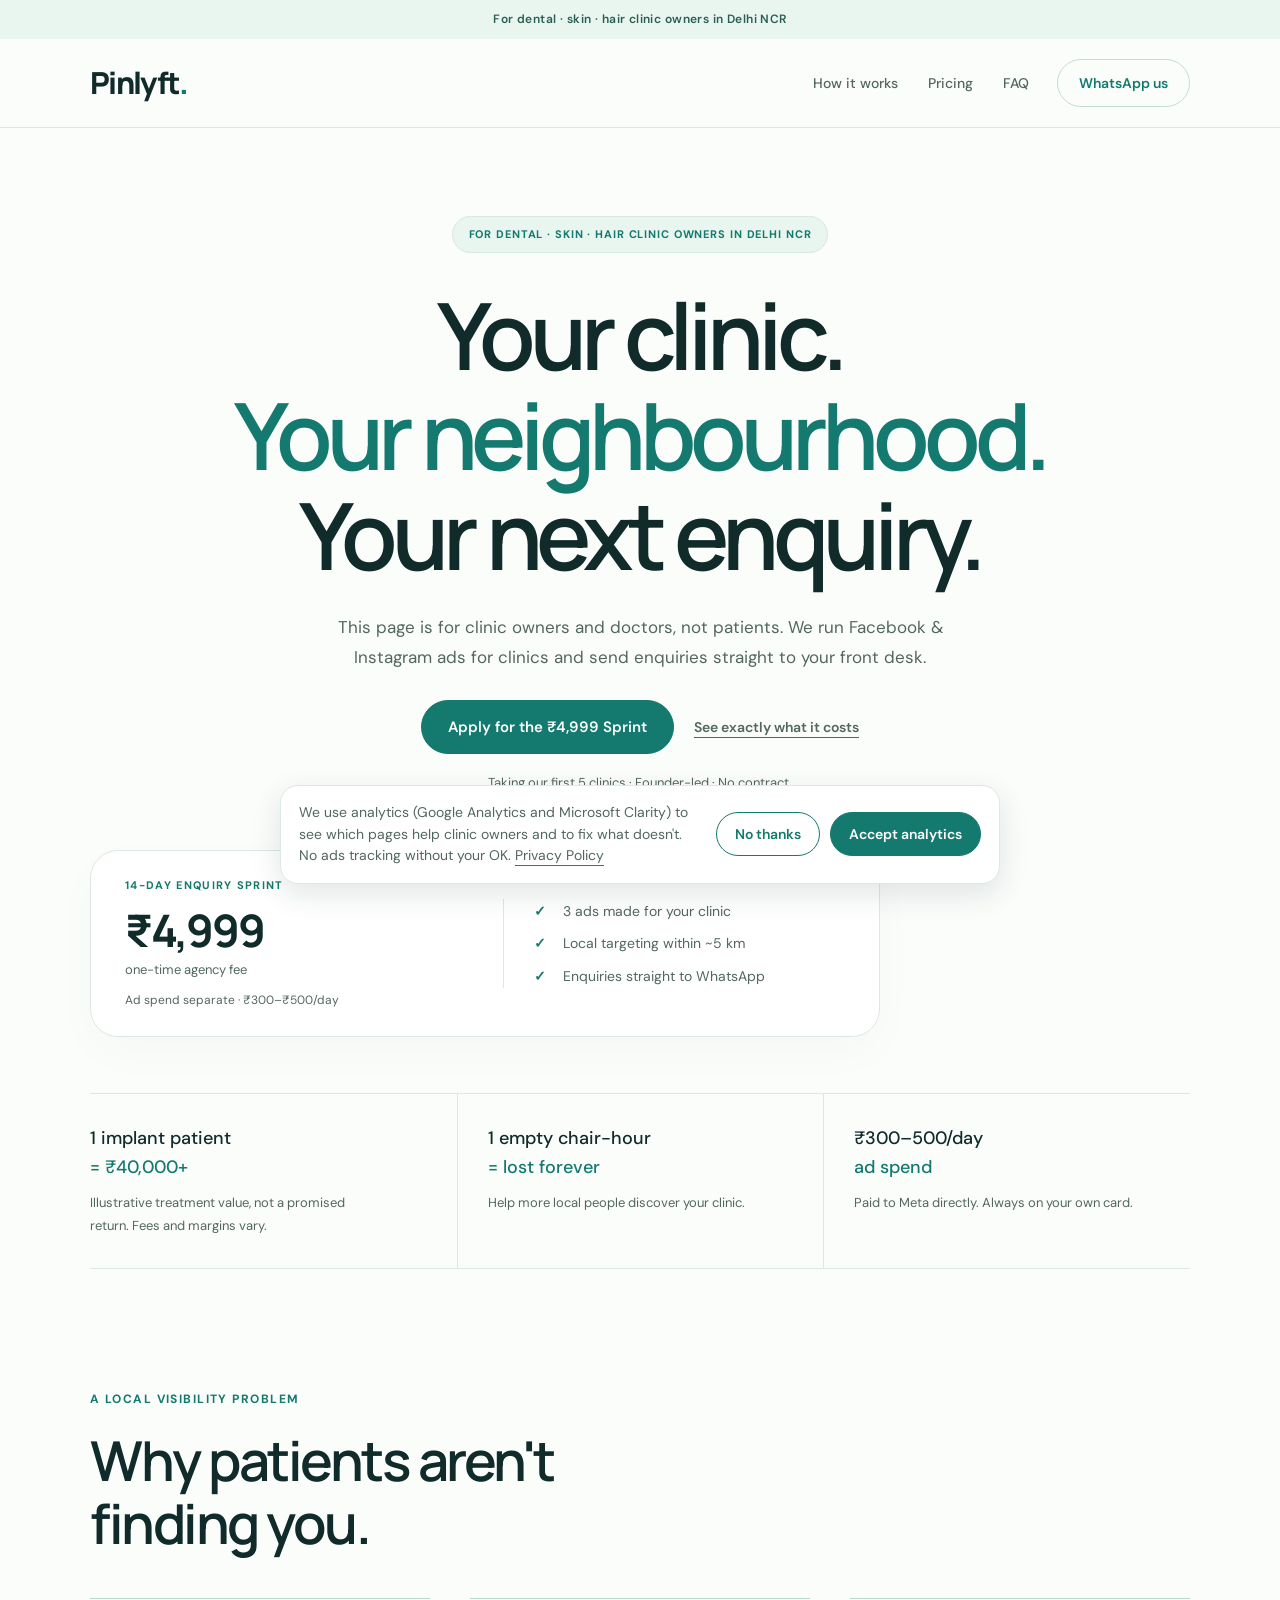
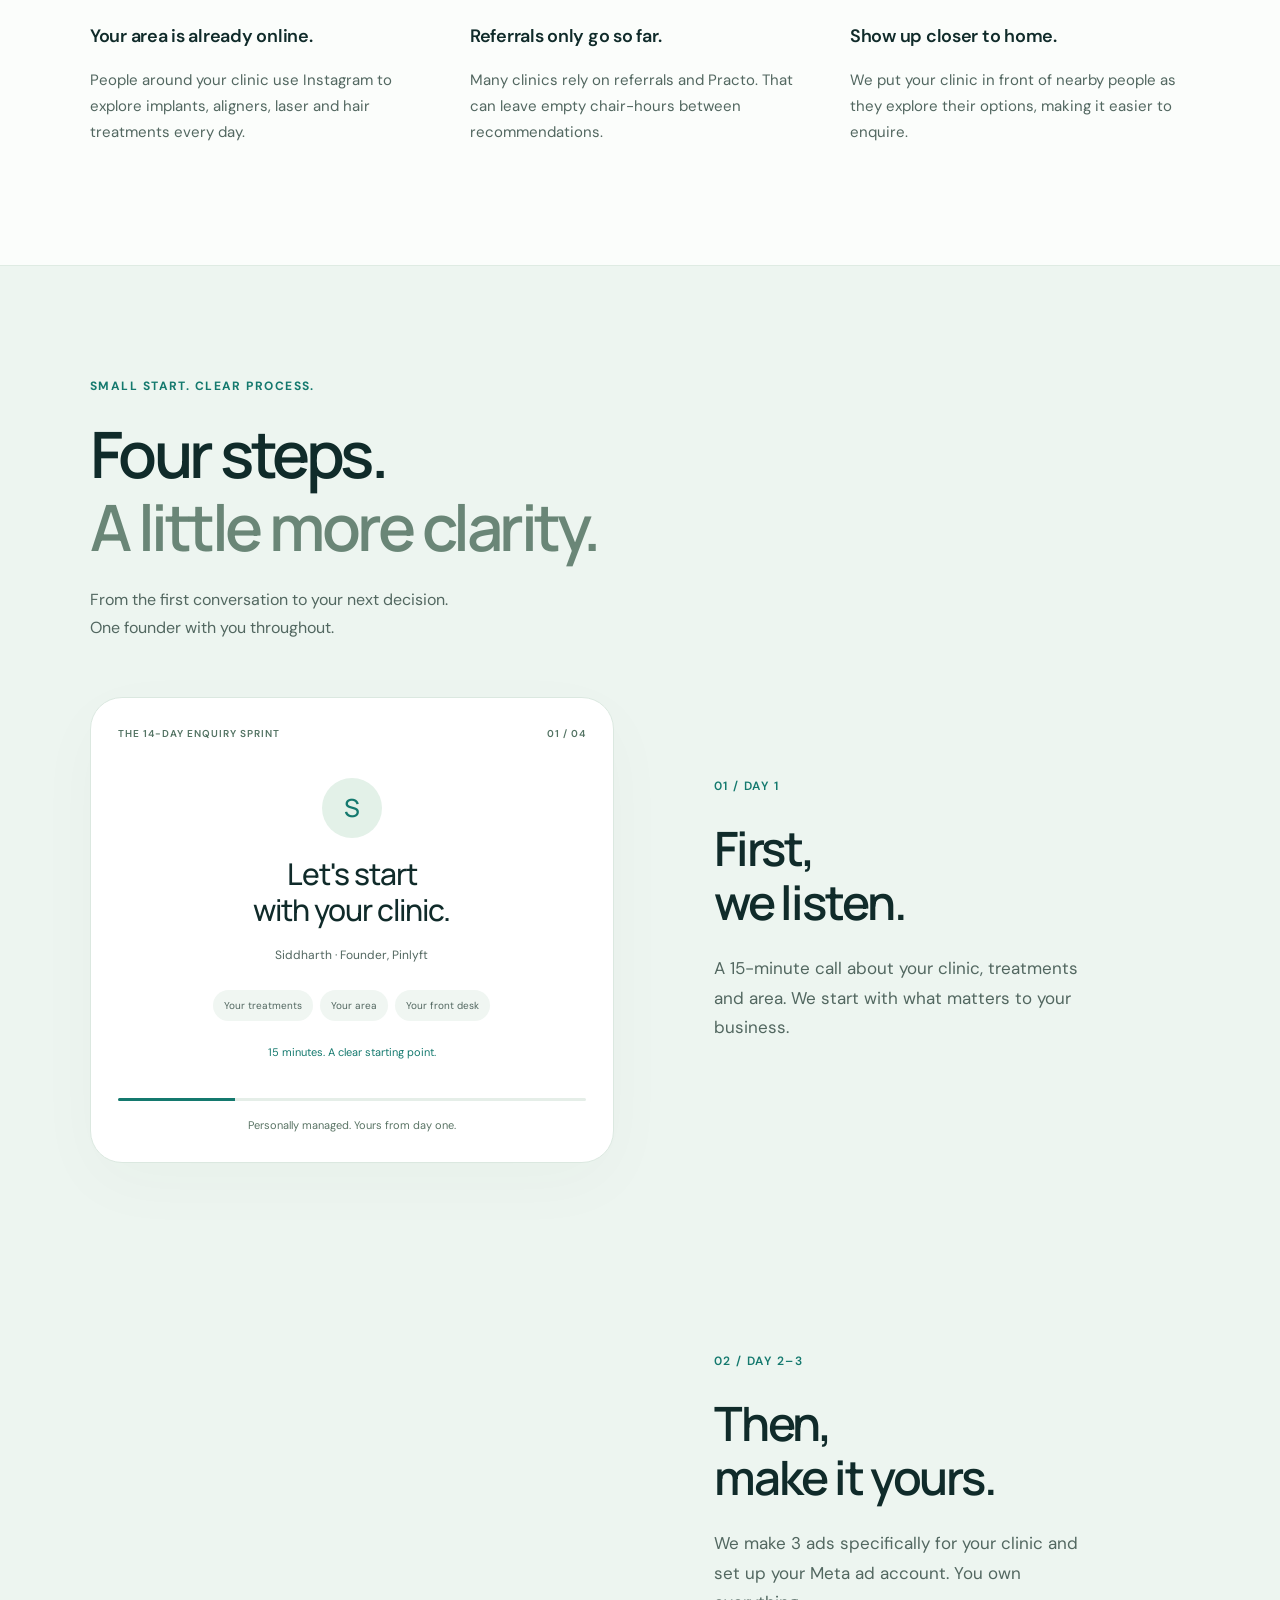
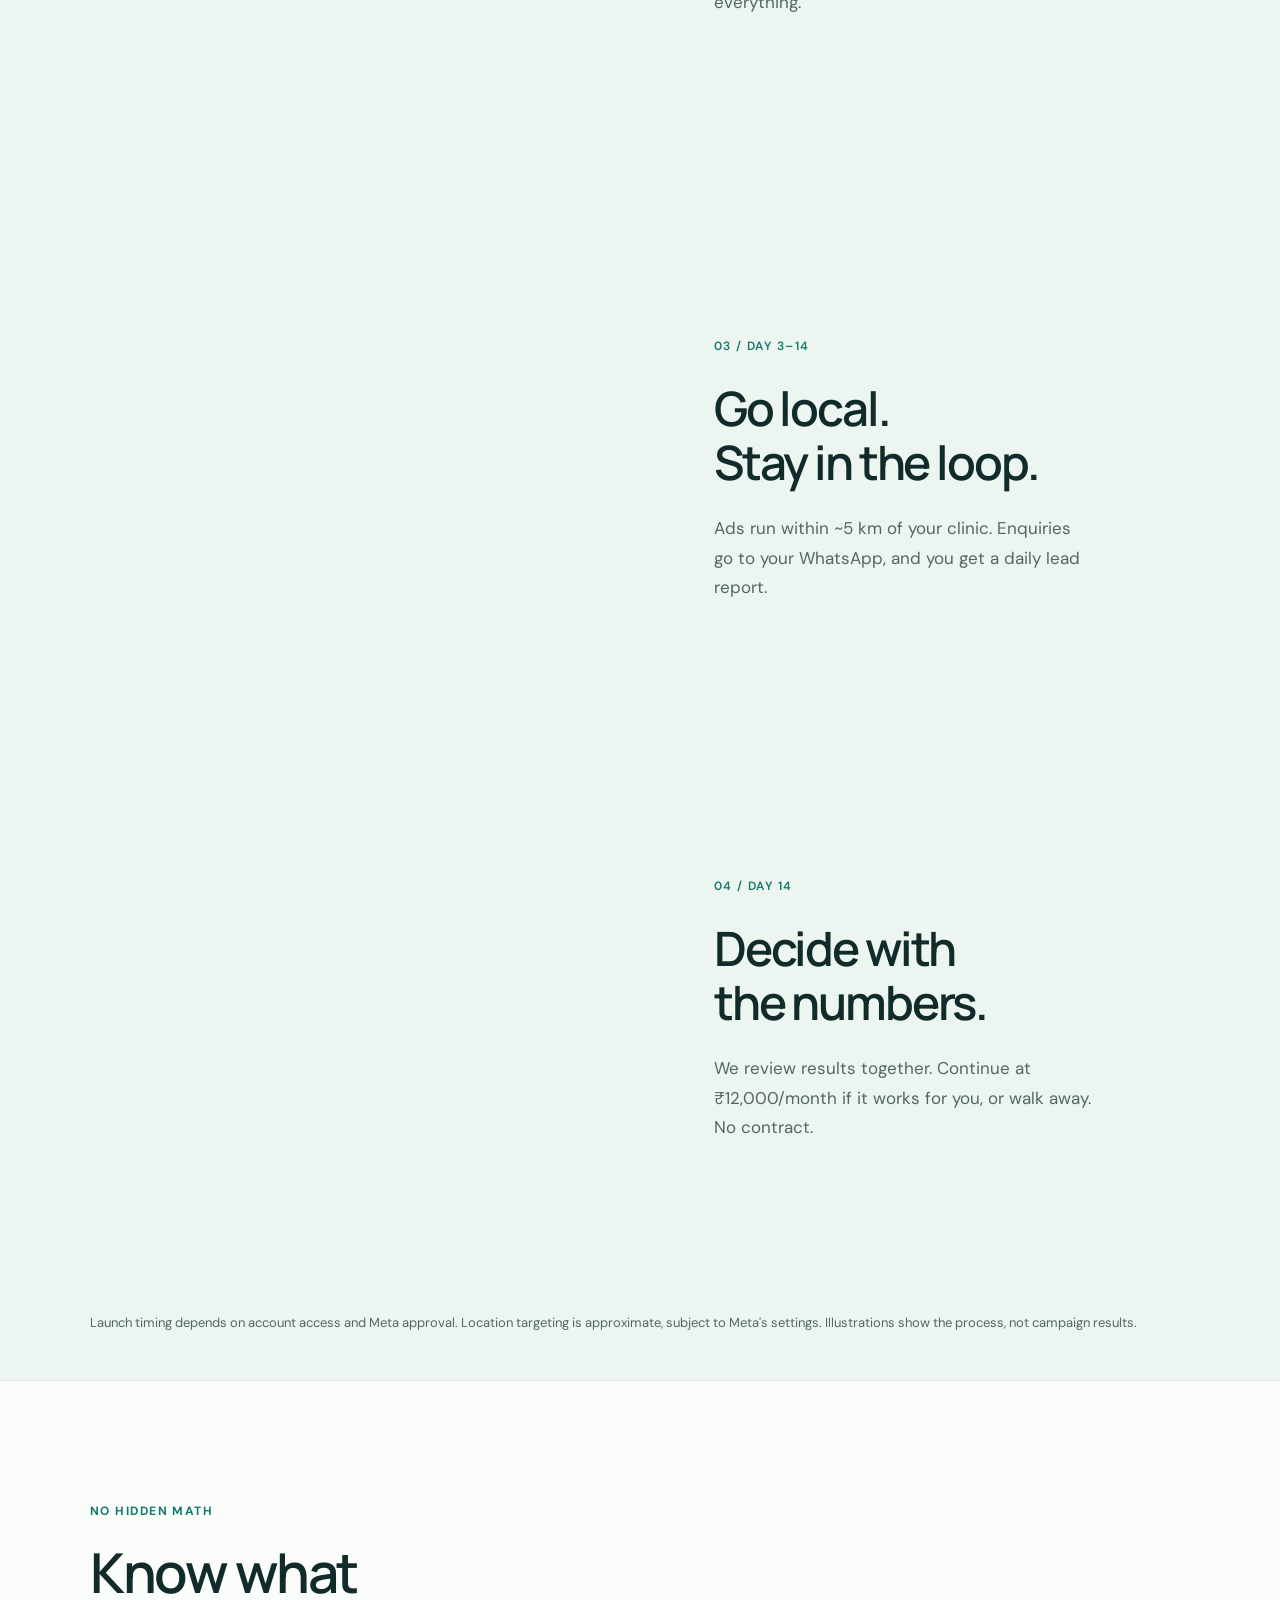
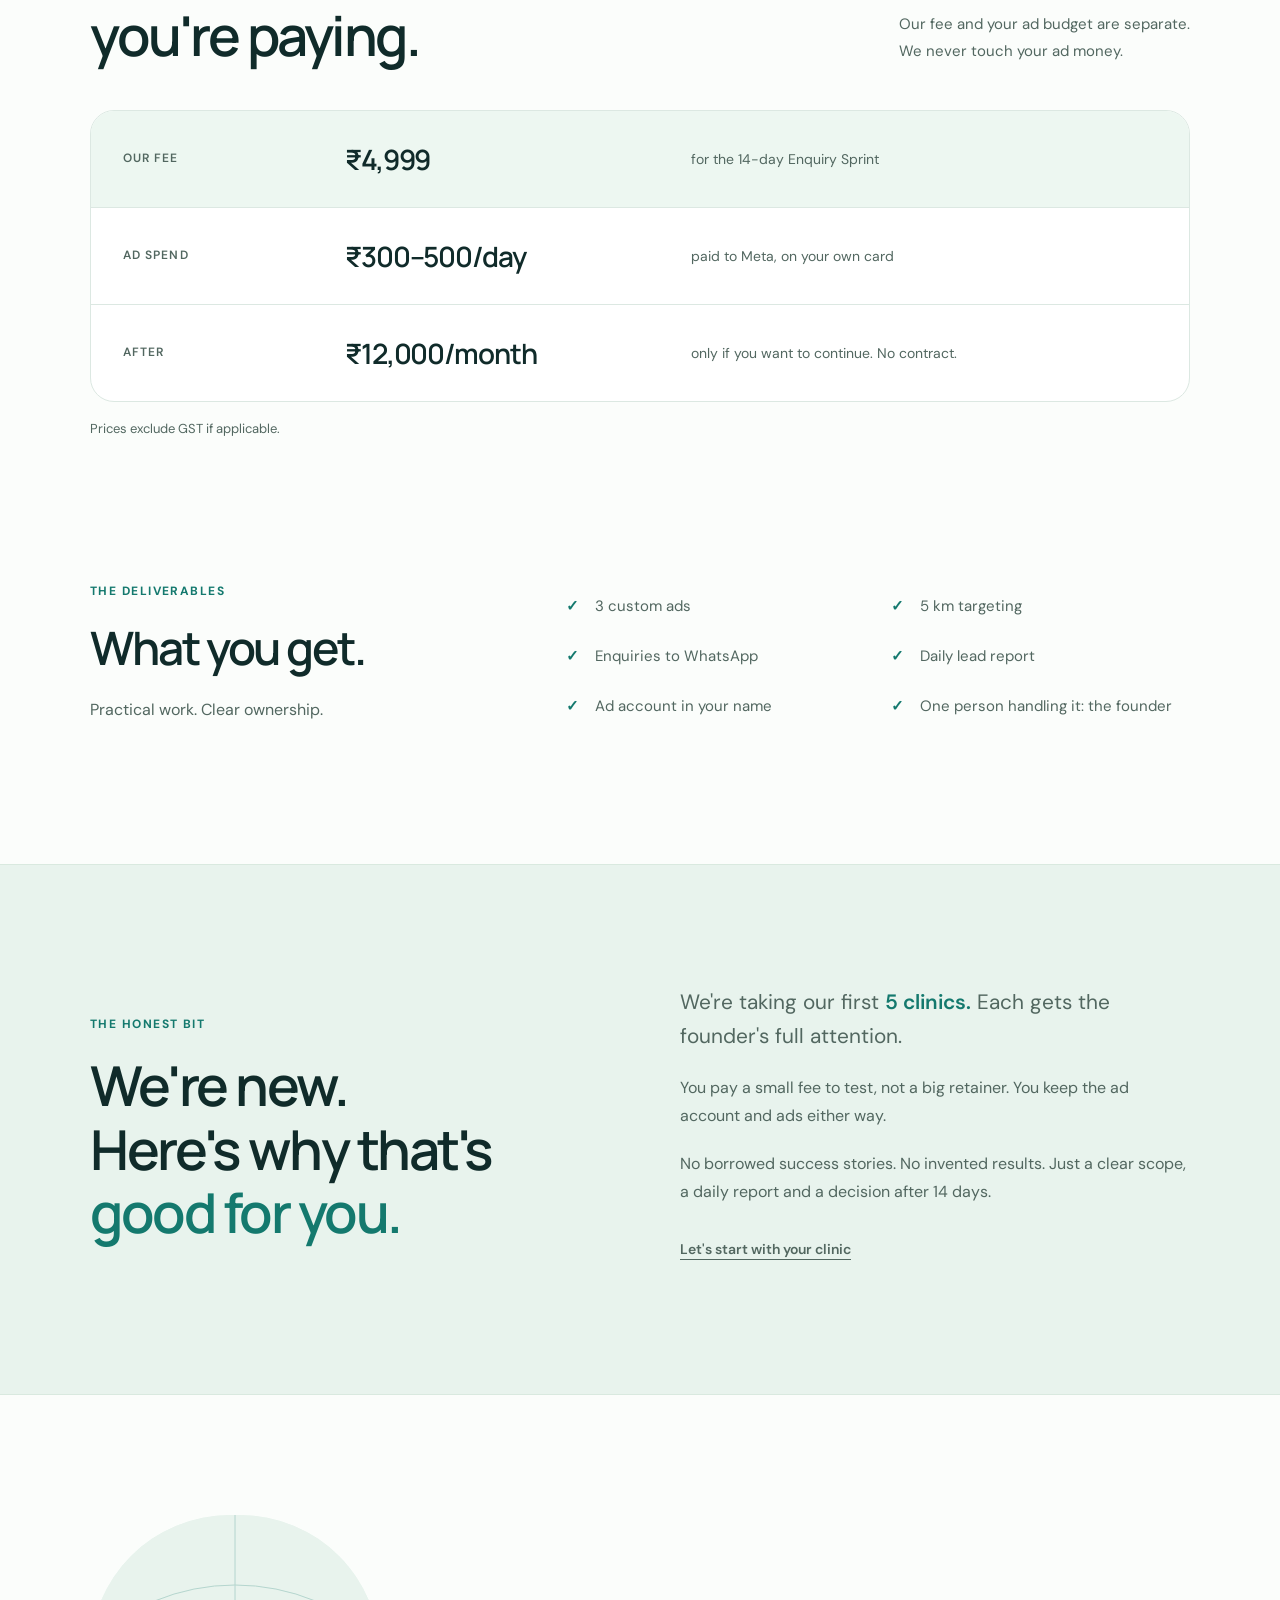
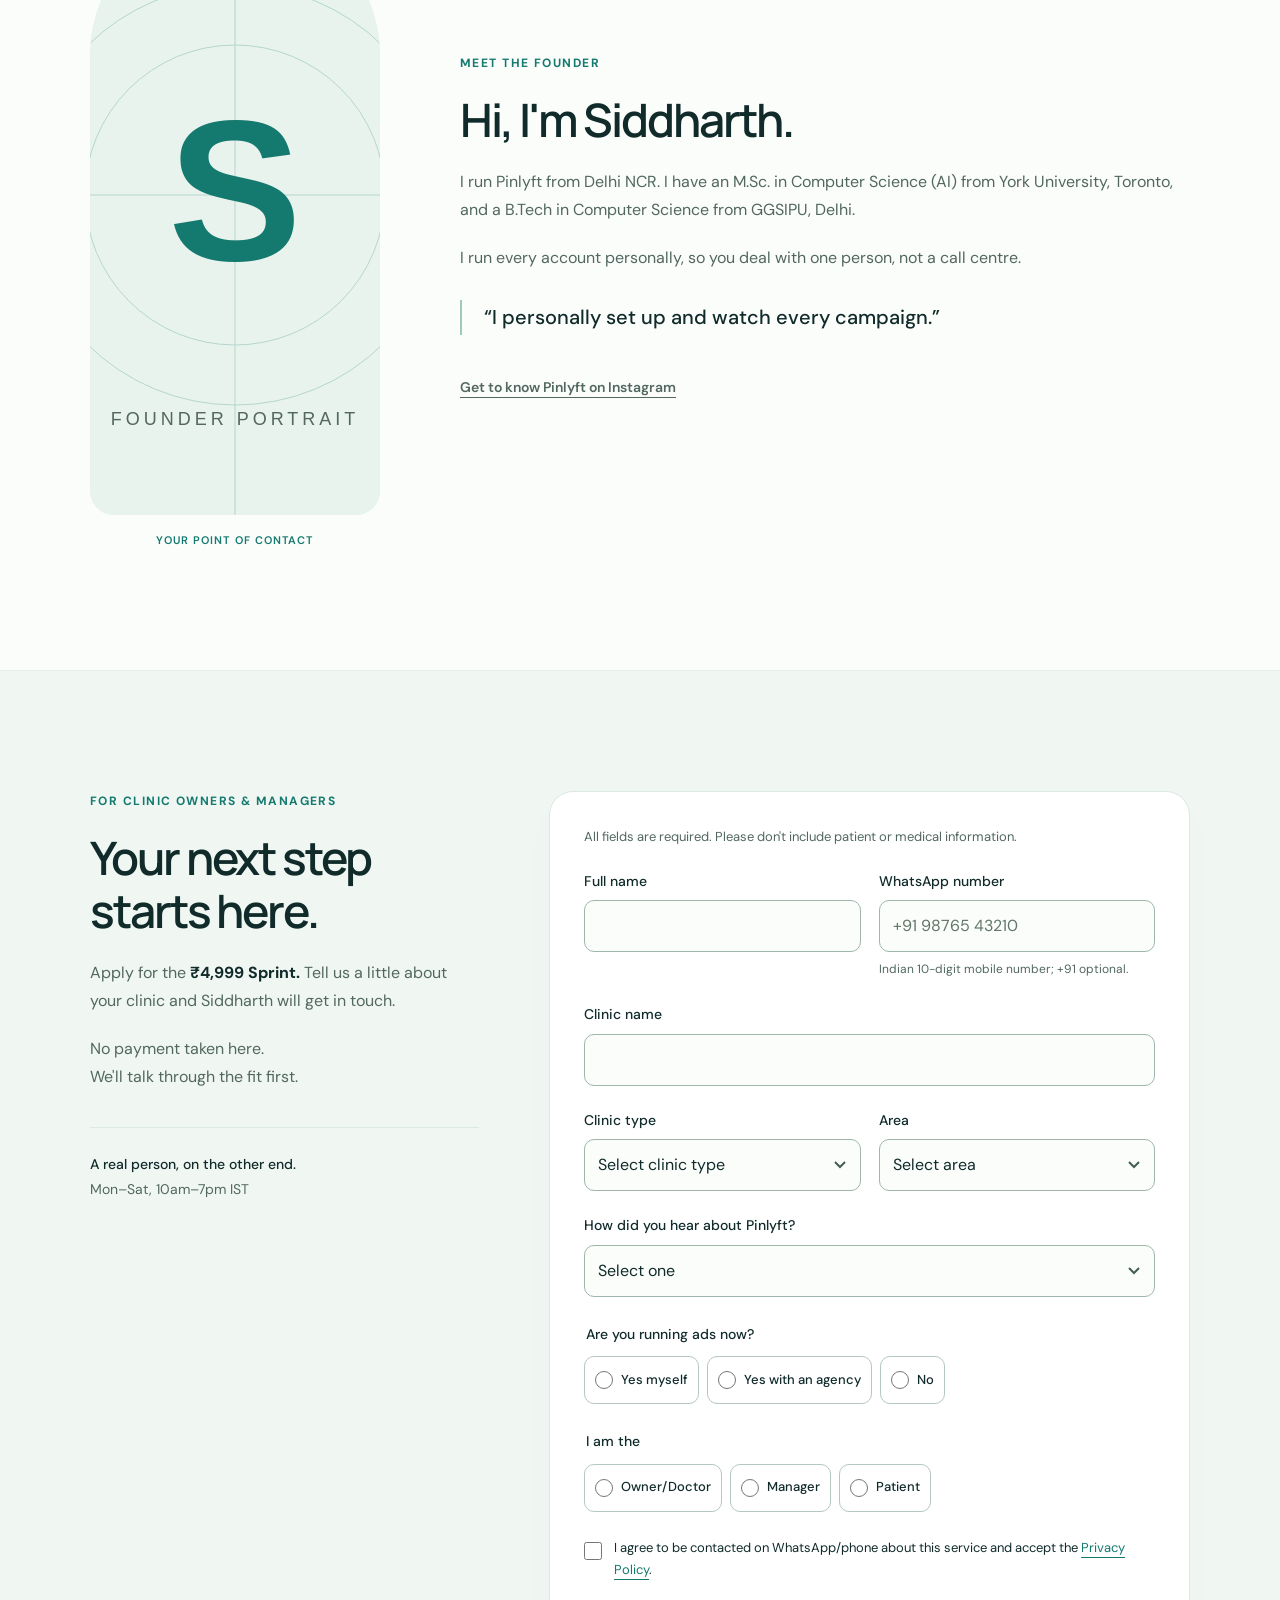
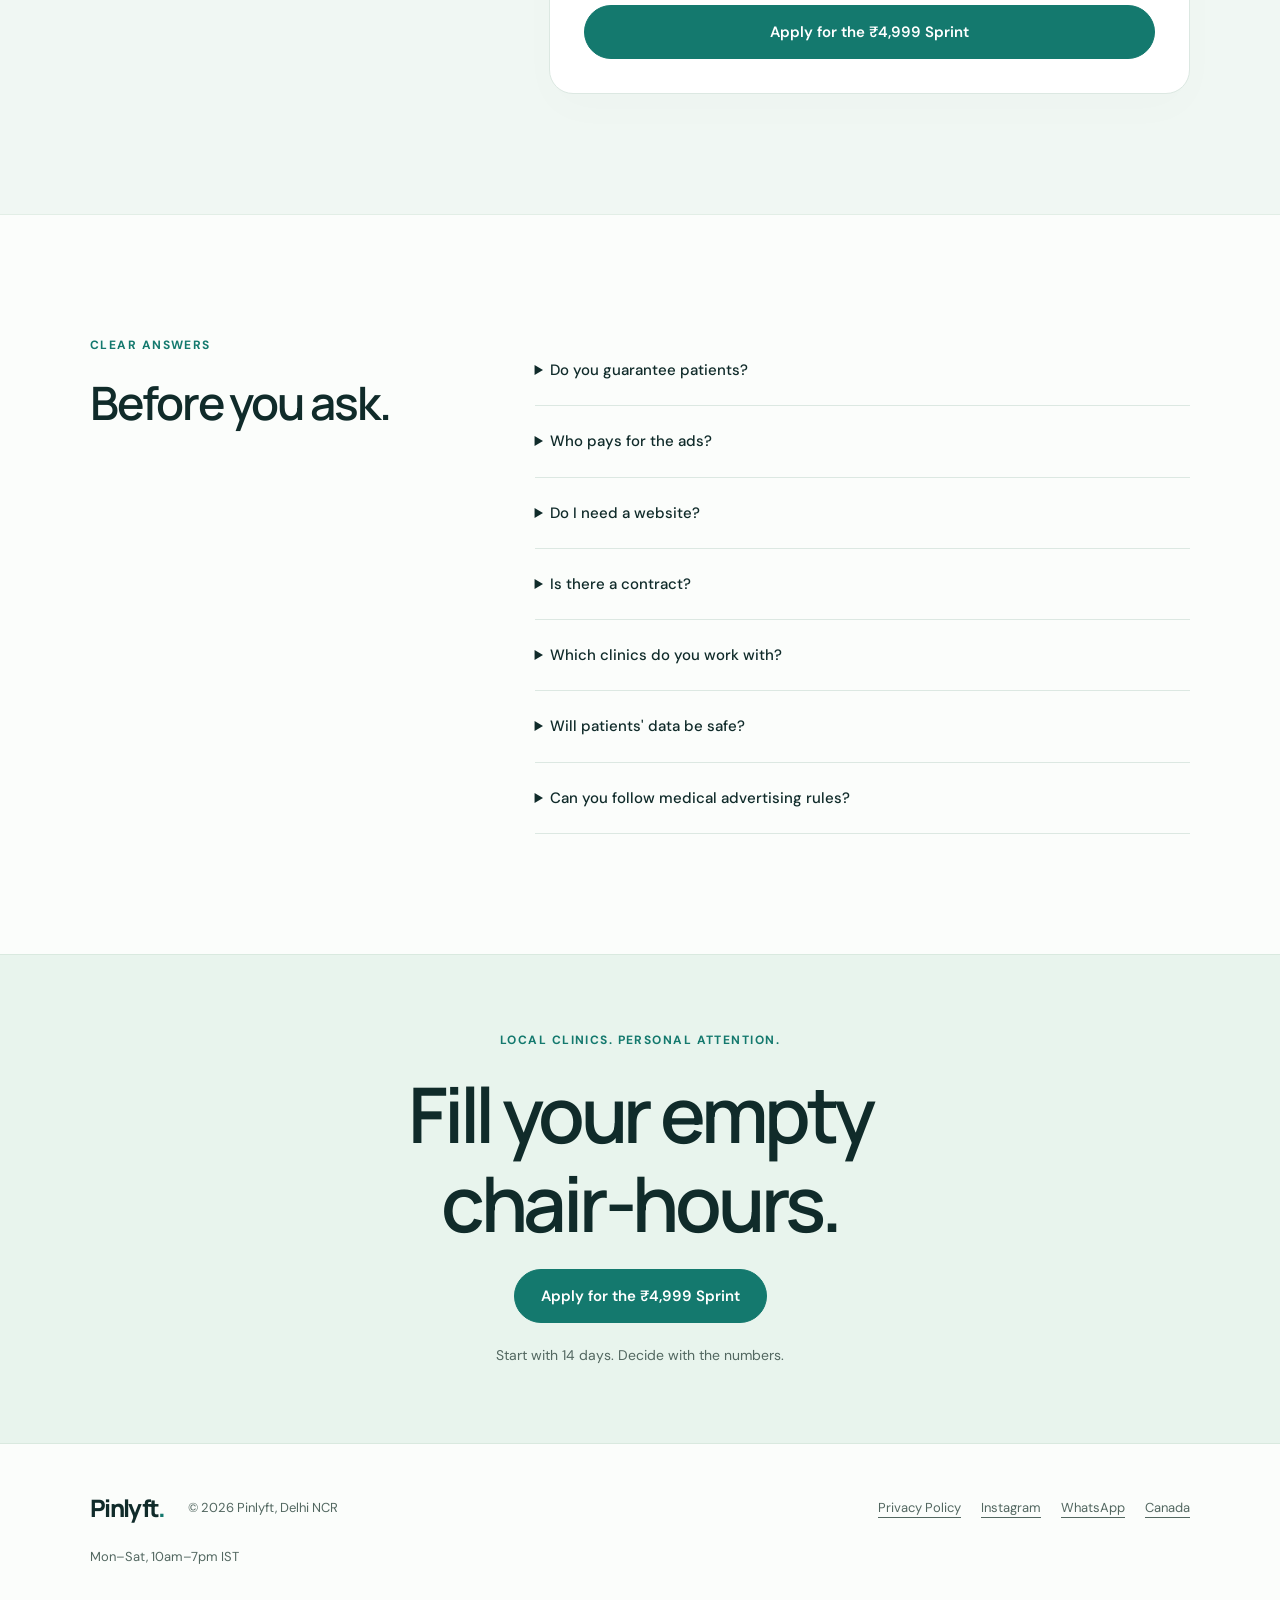
==== commit de2ed261: "Add Canada (GTA) page with CAD pricing, Canadian phone validation and PIPEDA/CASL notice Co-Authored" ====
--- a/index.html
+++ b/index.html
@@ -67,7 +67,7 @@
 <section id="apply" class="section section-tint"><div class="wrap apply-layout"><div class="apply-copy"><p class="eyebrow">FOR CLINIC OWNERS &amp; MANAGERS</p><h2>Your next step<br>starts here.</h2><p>Apply for the <strong>₹4,999 Sprint.</strong> Tell us a little about your clinic and Siddharth will get in touch.</p><p>No payment taken here.<br>We'll talk through the fit first.</p><div class="working-hours"><strong>A real person, on the other end.</strong><p>Mon–Sat, 10am–7pm IST</p></div></div><form id="application-form" class="application" method="post"><noscript><p class="notice">Please enable JavaScript to submit this form or visit <a href="https://www.instagram.com/pinlyft">Pinlyft on Instagram</a>.</p></noscript><p class="fine">All fields are required. Please don't include patient or medical information.</p><div class="form-grid"><div class="field"><label for="full-name">Full name</label><input id="full-name" name="name" autocomplete="name" required maxlength="100"></div><div class="field"><label for="phone">WhatsApp number</label><input id="phone" name="phone" type="tel" inputmode="tel" autocomplete="tel" placeholder="+91 98765 43210" aria-describedby="phone-hint" required maxlength="20"><small id="phone-hint">Indian 10-digit mobile number; +91 optional.</small></div><div class="field full"><label for="clinic">Clinic name</label><input id="clinic" name="clinic_name" autocomplete="organization" required maxlength="160"></div><div class="field"><label for="clinic-type">Clinic type</label><select id="clinic-type" name="clinic_type" required><option value="">Select clinic type</option><option>Dental</option><option>Skin</option><option>Hair</option><option>Multi-speciality</option><option>Other</option></select></div><div class="field"><label for="area">Area</label><select id="area" name="city" required><option value="">Select area</option><option>Delhi</option><option>Gurugram</option><option>Noida</option><option>Other</option></select></div><div class="field full"><label for="heard-from">How did you hear about Pinlyft?</label><select id="heard-from" name="heard_from" required><option value="">Select one</option><option>Instagram or Facebook ad</option><option>Instagram profile or post</option><option>Message from Pinlyft</option><option>Google search</option><option>Google Maps</option><option>ChatGPT or another AI assistant</option><option>Friend or colleague</option><option>Other</option></select></div></div><fieldset><legend>Are you running ads now?</legend><div class="choices"><label><input type="radio" name="running_ads" value="Yes myself" required>Yes myself</label><label><input type="radio" name="running_ads" value="Yes with an agency">Yes with an agency</label><label><input type="radio" name="running_ads" value="No">No</label></div></fieldset><fieldset aria-describedby="patient-message"><legend>I am the</legend><div class="choices"><label><input type="radio" name="role" value="Owner/Doctor" required>Owner/Doctor</label><label><input type="radio" name="role" value="Manager">Manager</label><label><input type="radio" name="role" value="Patient">Patient</label></div><p id="patient-message" class="notice" role="status" hidden>This form is for clinic owners. Please contact your clinic directly.</p></fieldset><div class="honeypot" aria-hidden="true"><label for="website">Leave this field empty</label><input id="website" name="_gotcha" tabindex="-1" autocomplete="off"></div><label class="consent"><input type="checkbox" name="consent" value="Agreed to WhatsApp/phone contact and Privacy Policy" required><span>I agree to be contacted on WhatsApp/phone about this service and accept the <a href="/privacy.html" target="_blank" rel="noopener">Privacy Policy</a>.</span></label><button id="submit-application" class="button" type="submit" disabled>Apply for the ₹4,999 Sprint</button><div id="form-feedback" role="status" aria-live="polite" tabindex="-1" hidden><p id="form-message"></p><a class="button secondary" id="form-whatsapp" data-whatsapp href="#contact-help">Or WhatsApp us now</a></div></form></div></section>
 <section id="faq" class="section wrap faq reveal"><div><p class="eyebrow">CLEAR ANSWERS</p><h2>Before you ask.</h2></div><div class="faq-list"><details><summary>Do you guarantee patients?</summary><p>No. Nobody honest can. We commit to the work: 3 ads, setup, daily reports and full transparency on numbers. Enquiries, bookings and revenue depend on several factors, including your offer and follow-up.</p></details><details><summary>Who pays for the ads?</summary><p>You pay Meta directly on your own card, ₹300–500/day. We never handle your ad money.</p></details><details><summary>Do I need a website?</summary><p>No. Enquiries come through an Instagram/Facebook form and go to your WhatsApp.</p></details><details><summary>Is there a contract?</summary><p>No. After 14 days you decide.</p></details><details><summary>Which clinics do you work with?</summary><p>Dental, skin and hair clinics in Delhi, Gurugram and Noida.</p></details><details><summary>Will patients' data be safe?</summary><p>We limit access to you, us and the service providers needed to deliver enquiries. No system is risk-free. Each clinic's patient lead form needs its own privacy notice; see our <a href="/privacy.html#clinic-campaigns">Privacy Policy</a> for how these differ.</p></details><details><summary>Can you follow medical advertising rules?</summary><p>Yes. We avoid misleading claims and before/after promises, and follow Meta's health ad policies. We check creative with you before launch; professional and treatment-specific restrictions may also apply.</p></details></div></section>
 <section class="final-cta"><div class="wrap"><p class="eyebrow">LOCAL CLINICS. PERSONAL ATTENTION.</p><h2>Fill your empty<br>chair-hours.</h2><a class="button" href="#apply">Apply for the ₹4,999 Sprint</a><p>Start with 14 days. Decide with the numbers.</p></div></section>
-</main><footer class="footer wrap"><a class="wordmark" href="/">Pinlyft<span>.</span></a><p>© <span data-year>2026</span> Pinlyft, Delhi NCR</p><nav aria-label="Footer"><a href="/privacy.html">Privacy Policy</a><a href="https://www.instagram.com/pinlyft" target="_blank" rel="noopener noreferrer">Instagram</a><a data-whatsapp href="/#contact-help">WhatsApp</a></nav><p class="fine">Mon–Sat, 10am–7pm IST</p></footer>
+</main><footer class="footer wrap"><a class="wordmark" href="/">Pinlyft<span>.</span></a><p>© <span data-year>2026</span> Pinlyft, Delhi NCR</p><nav aria-label="Footer"><a href="/privacy.html">Privacy Policy</a><a href="https://www.instagram.com/pinlyft" target="_blank" rel="noopener noreferrer">Instagram</a><a data-whatsapp href="/#contact-help">WhatsApp</a><a href="/canada/">Canada</a></nav><p class="fine">Mon–Sat, 10am–7pm IST</p></footer>
 <div id="contact-help" class="contact-help wrap" role="status" hidden></div>
 <a class="floating-wa button" data-whatsapp href="#contact-help" aria-label="Contact Pinlyft on WhatsApp">WhatsApp us</a>
 </body></html>
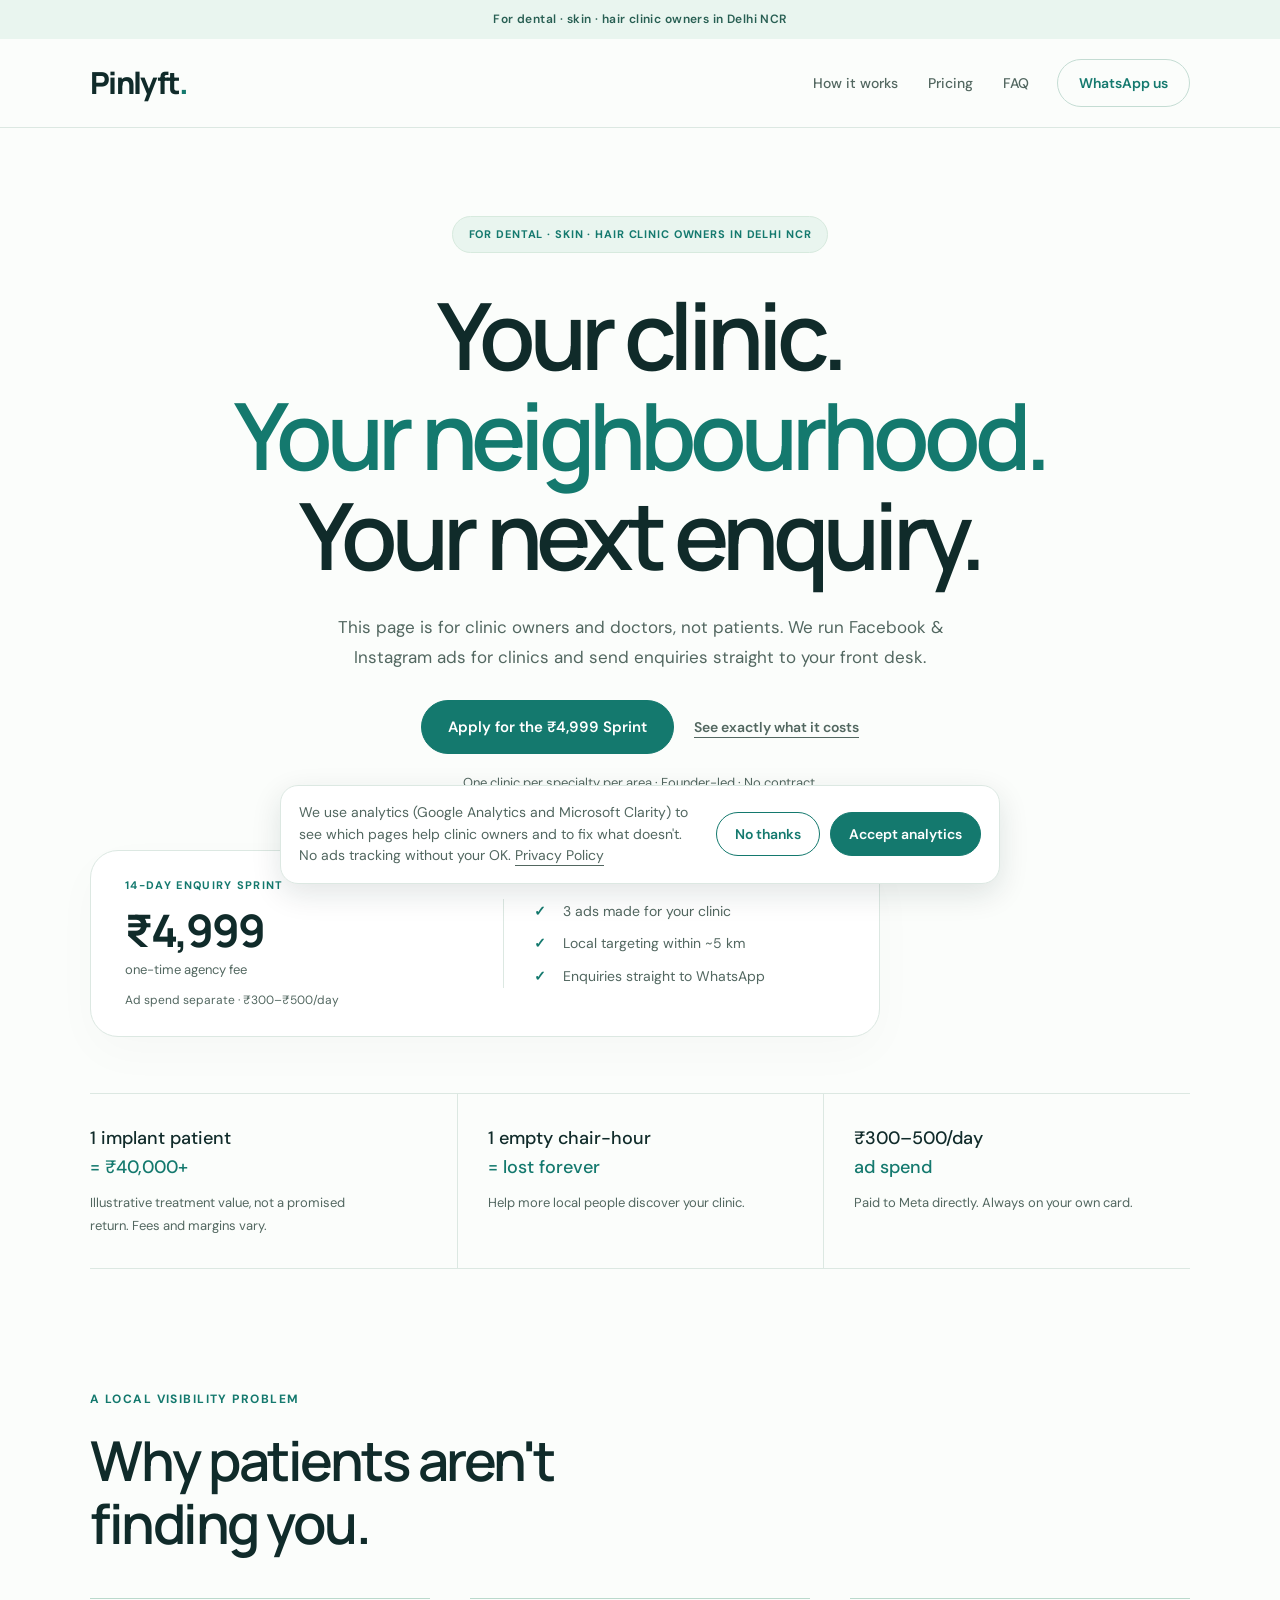
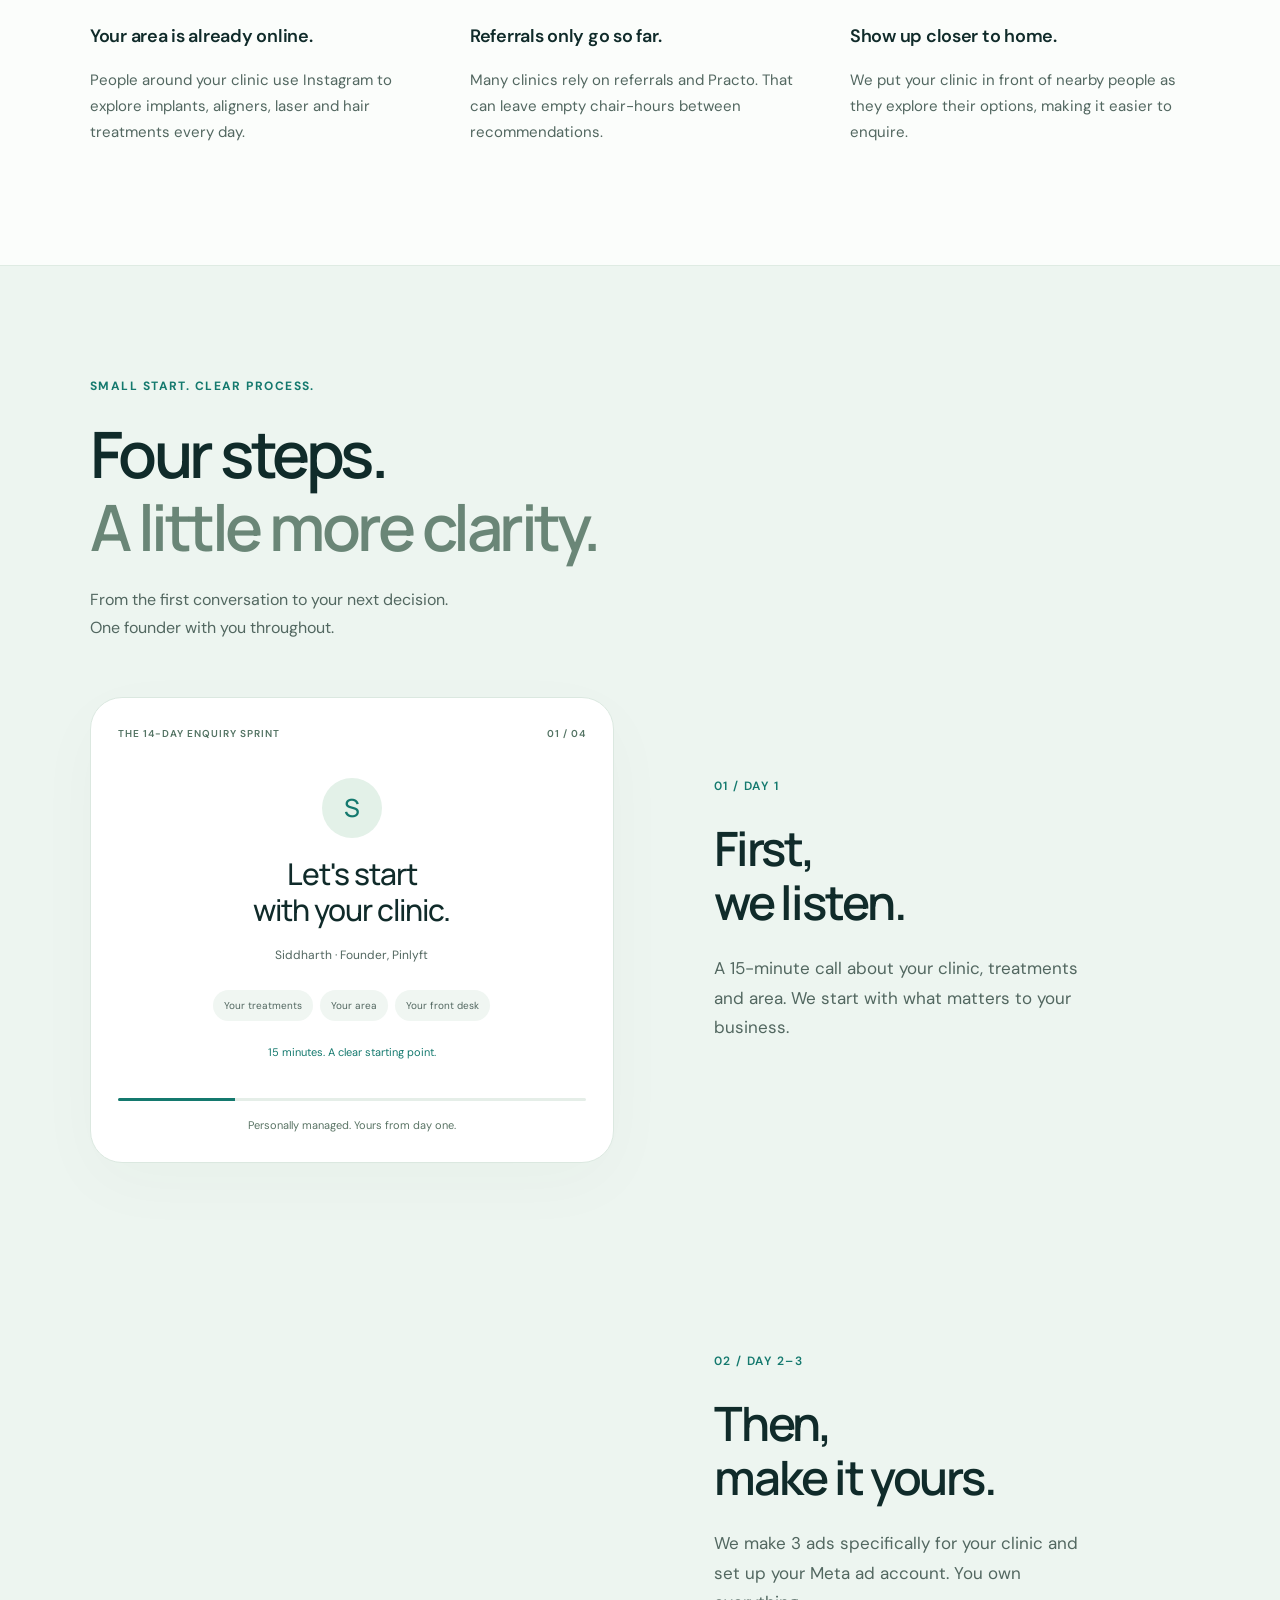
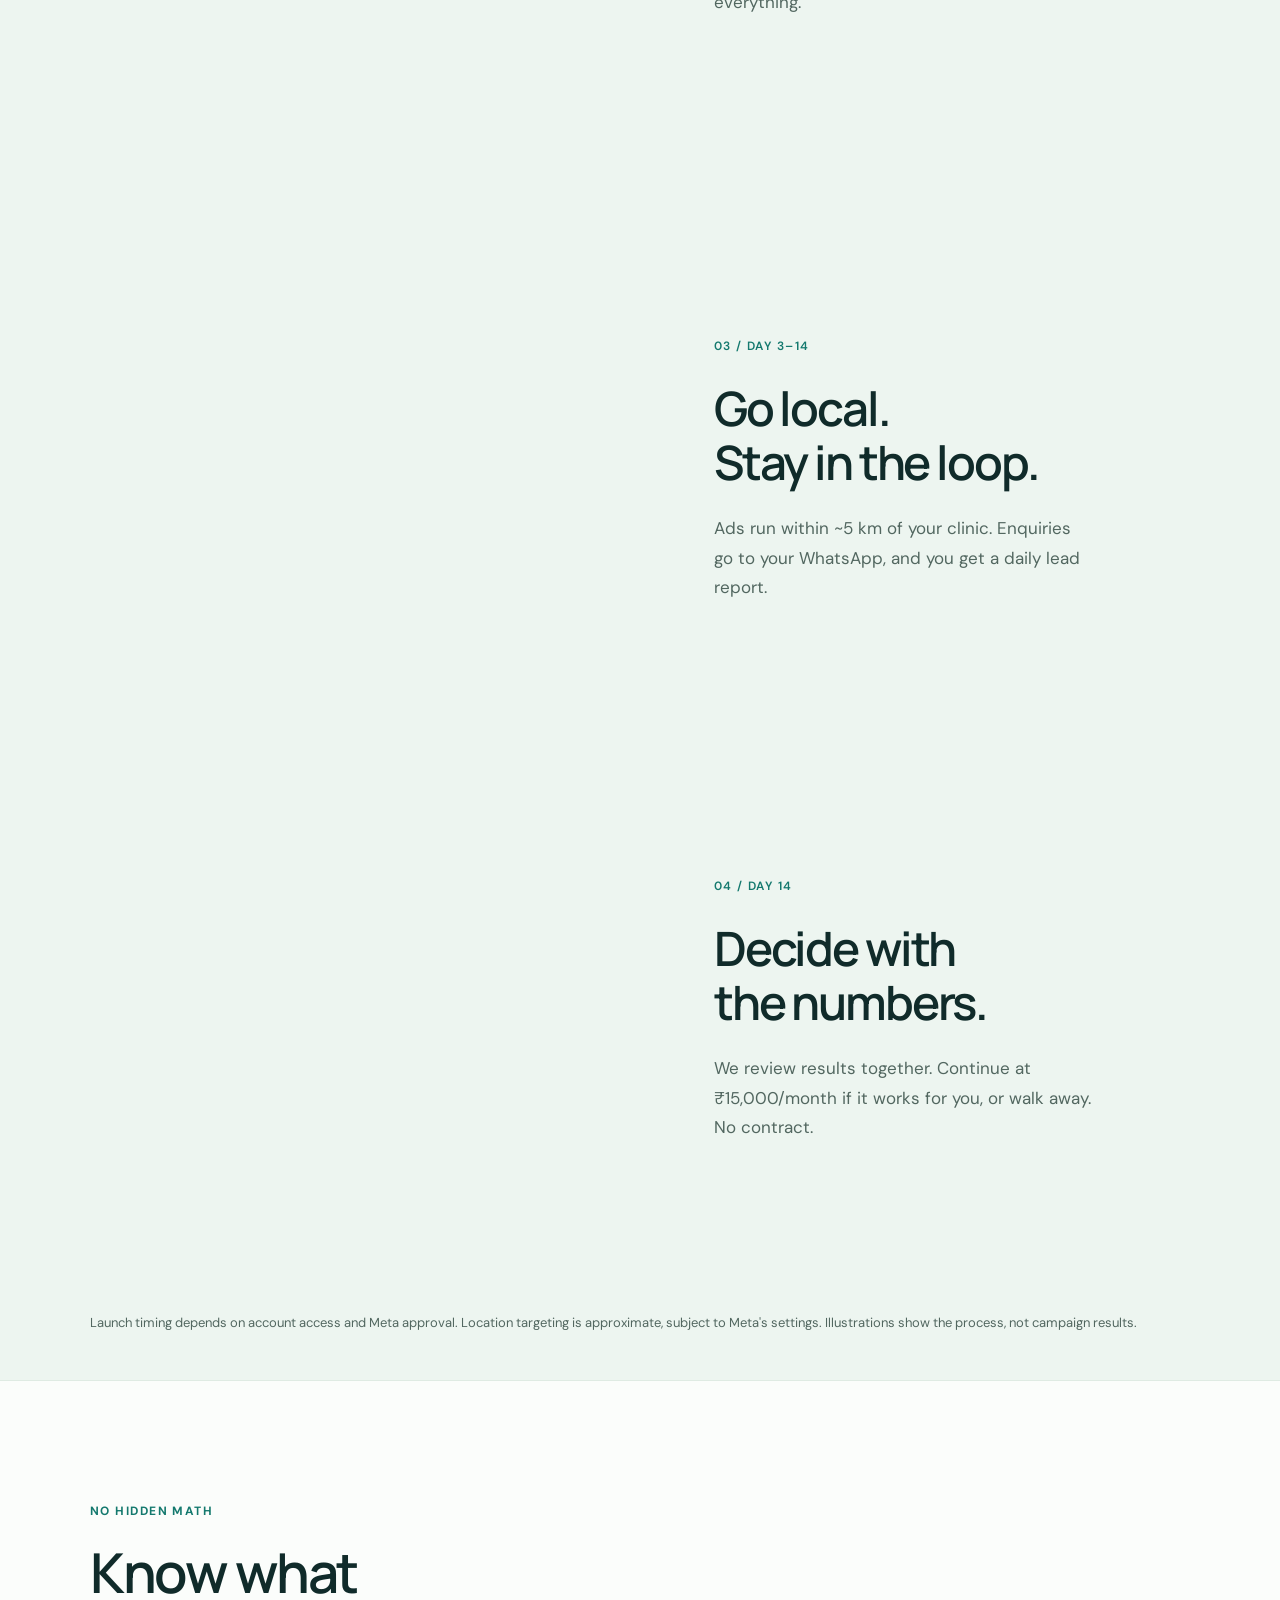
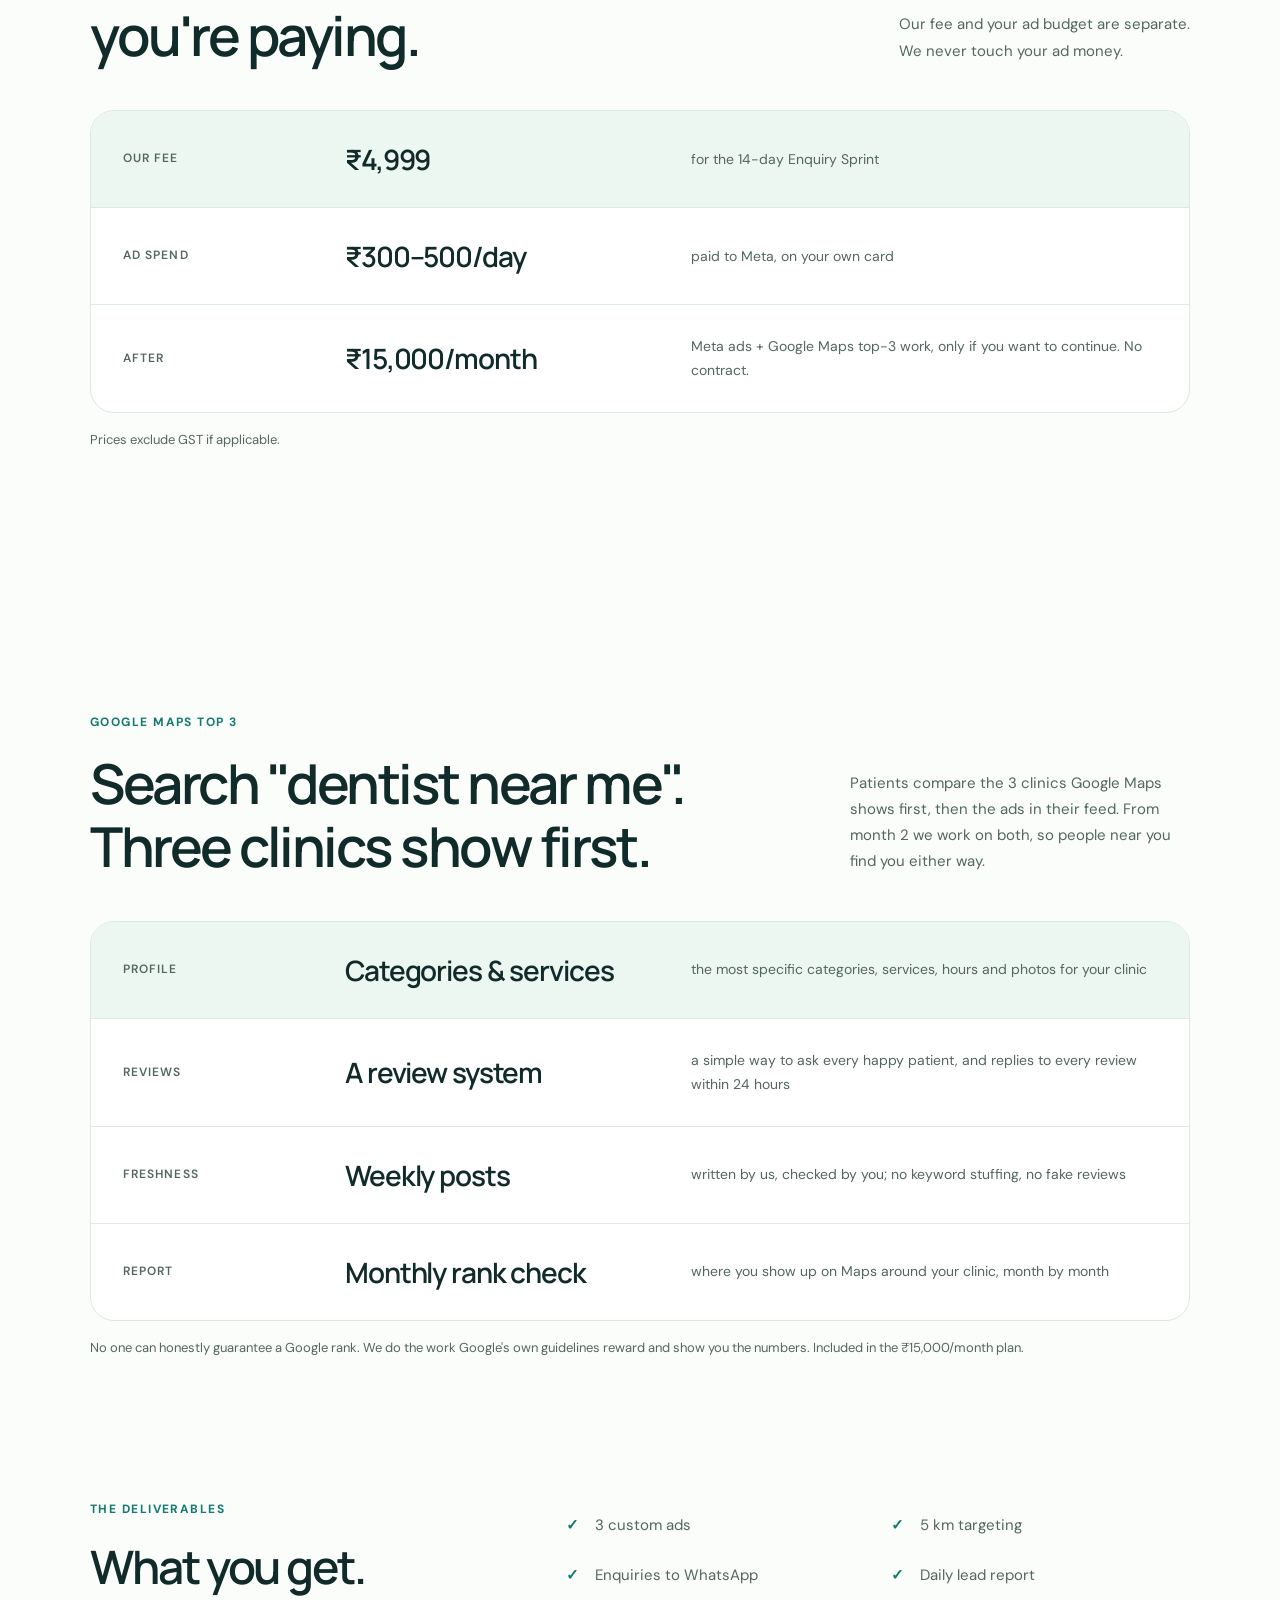
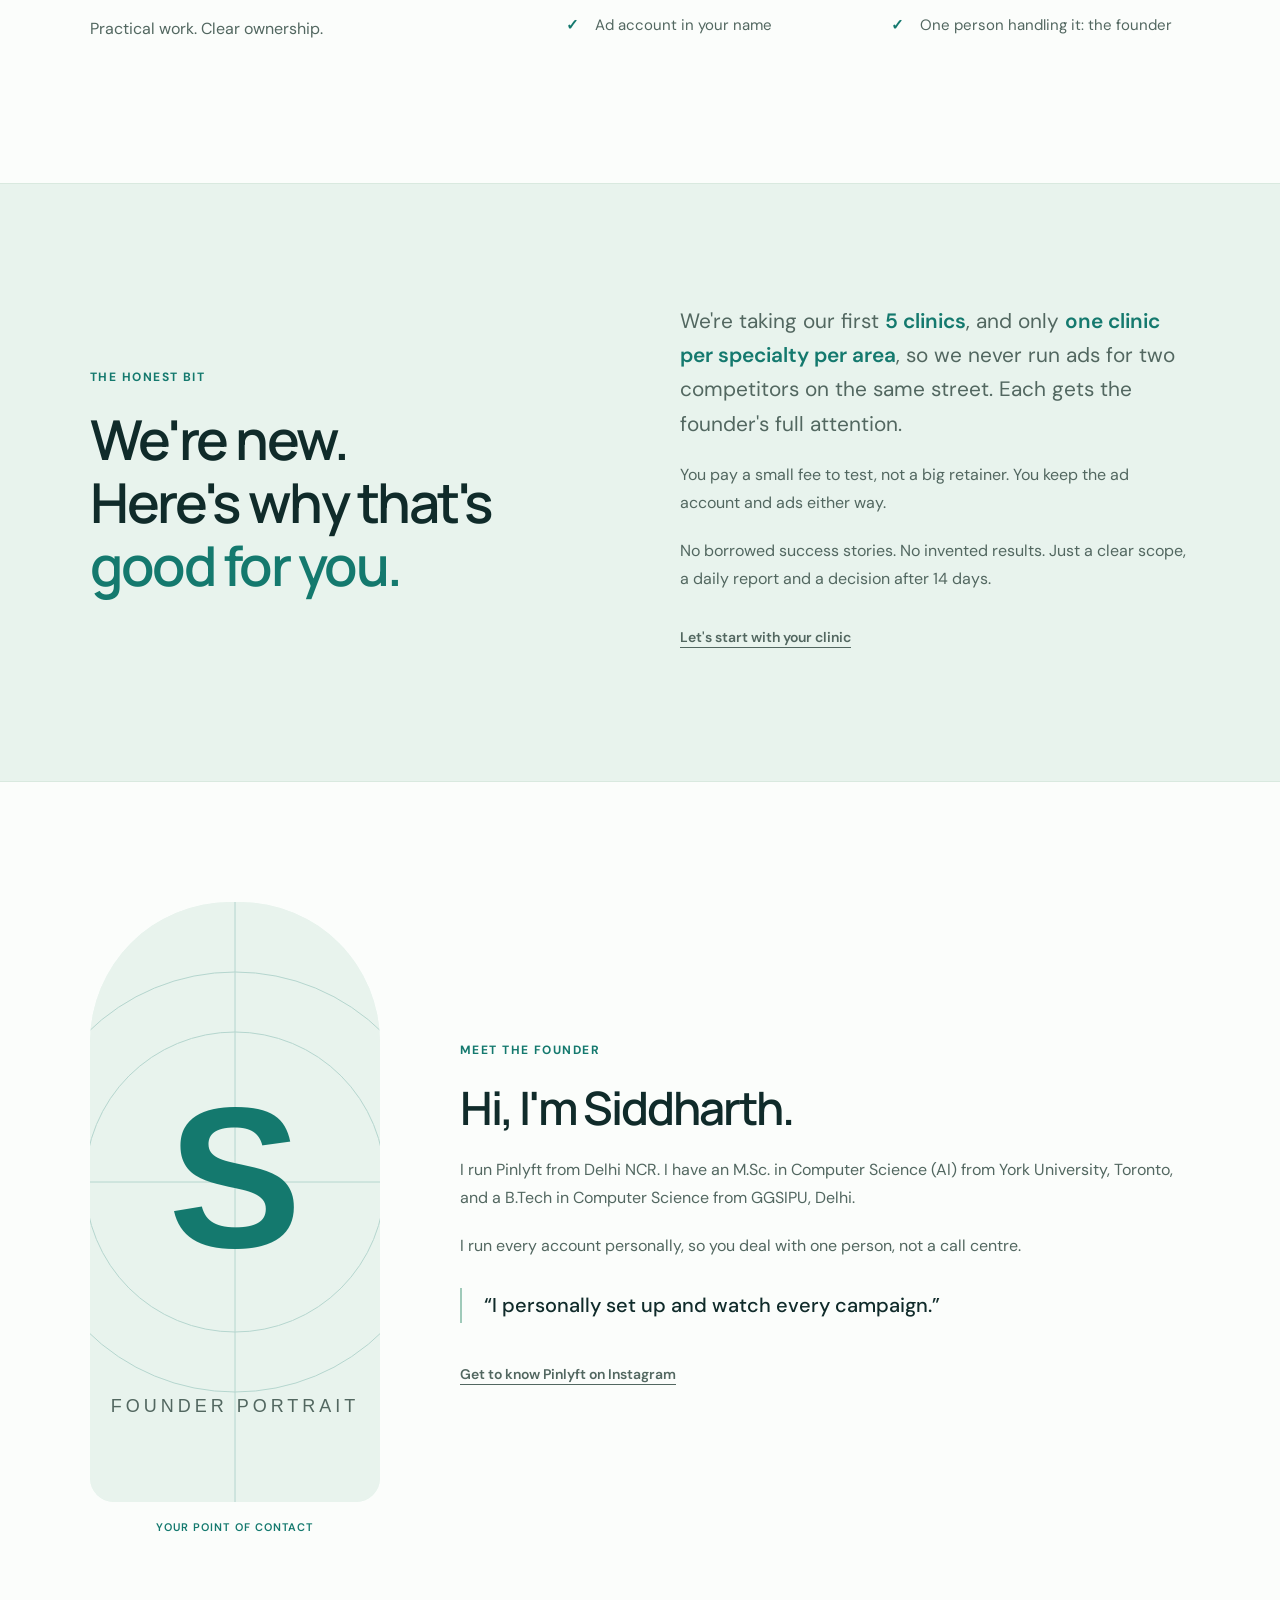
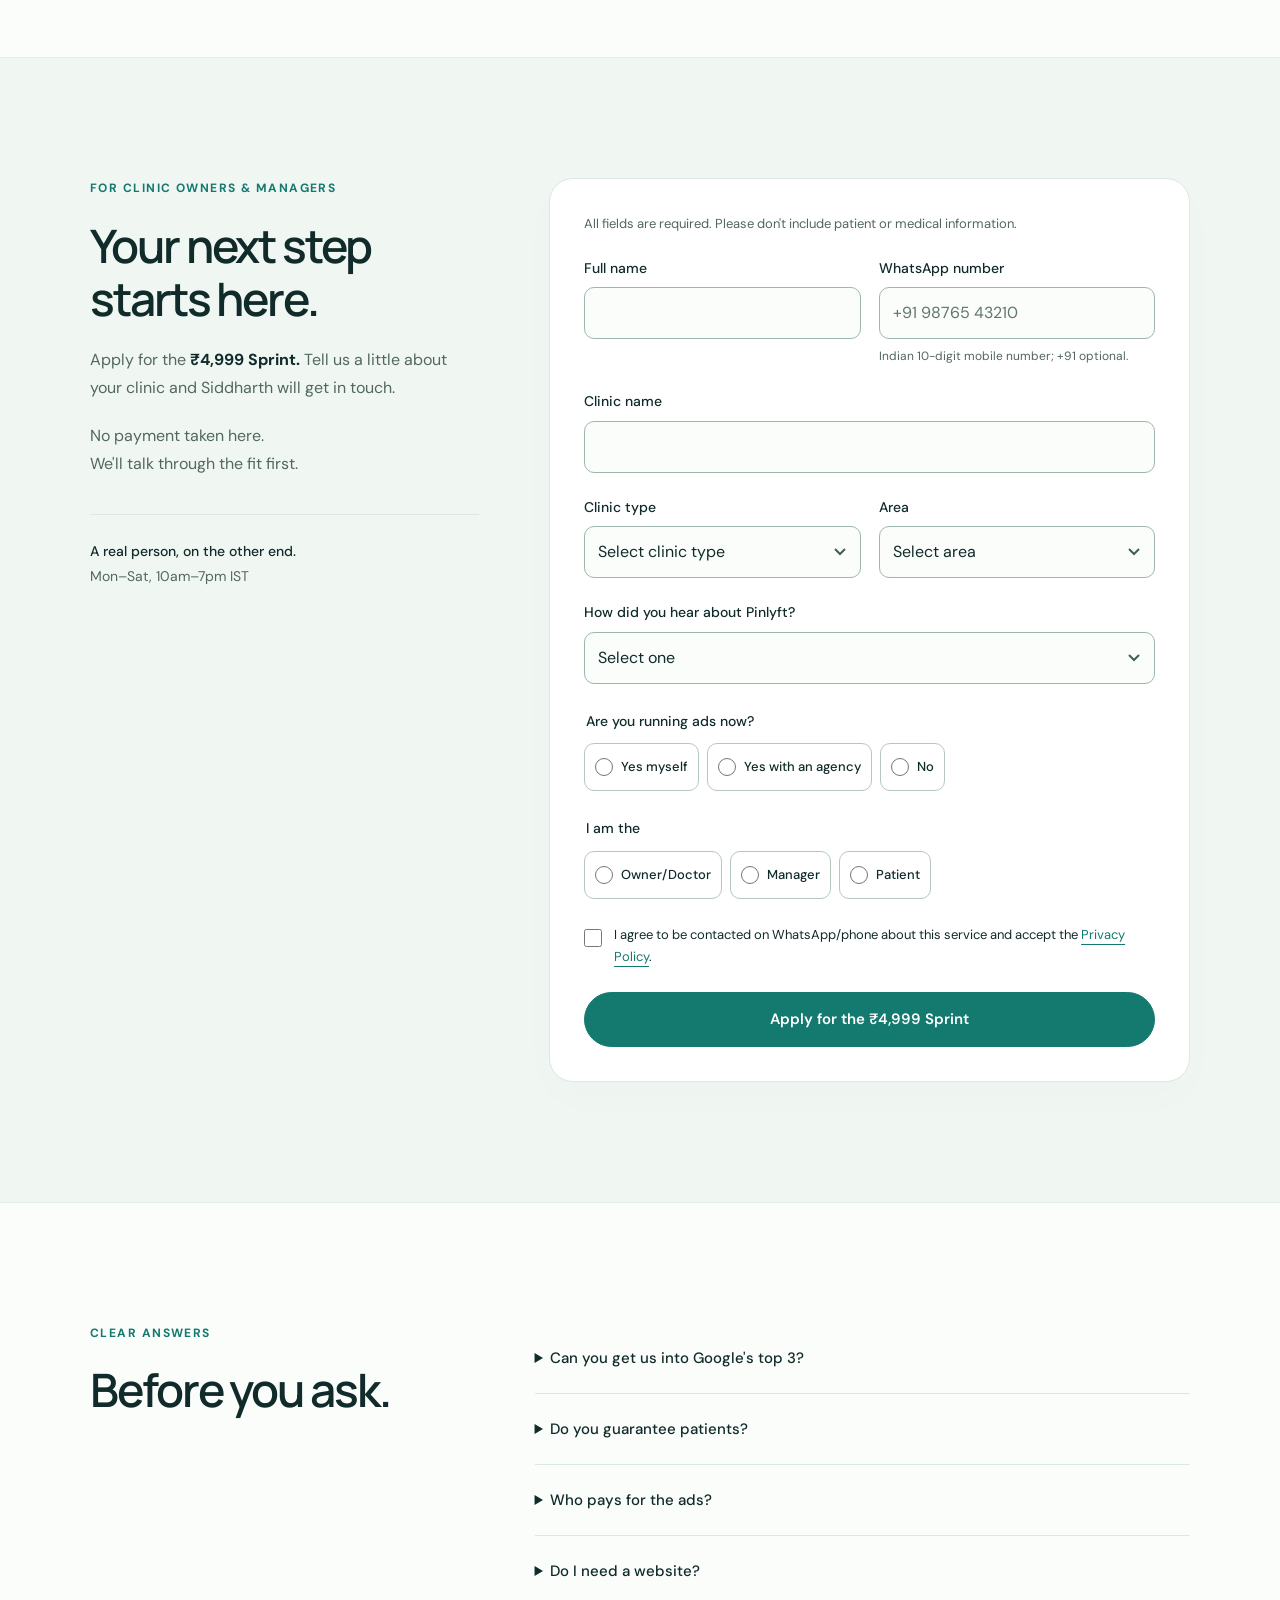
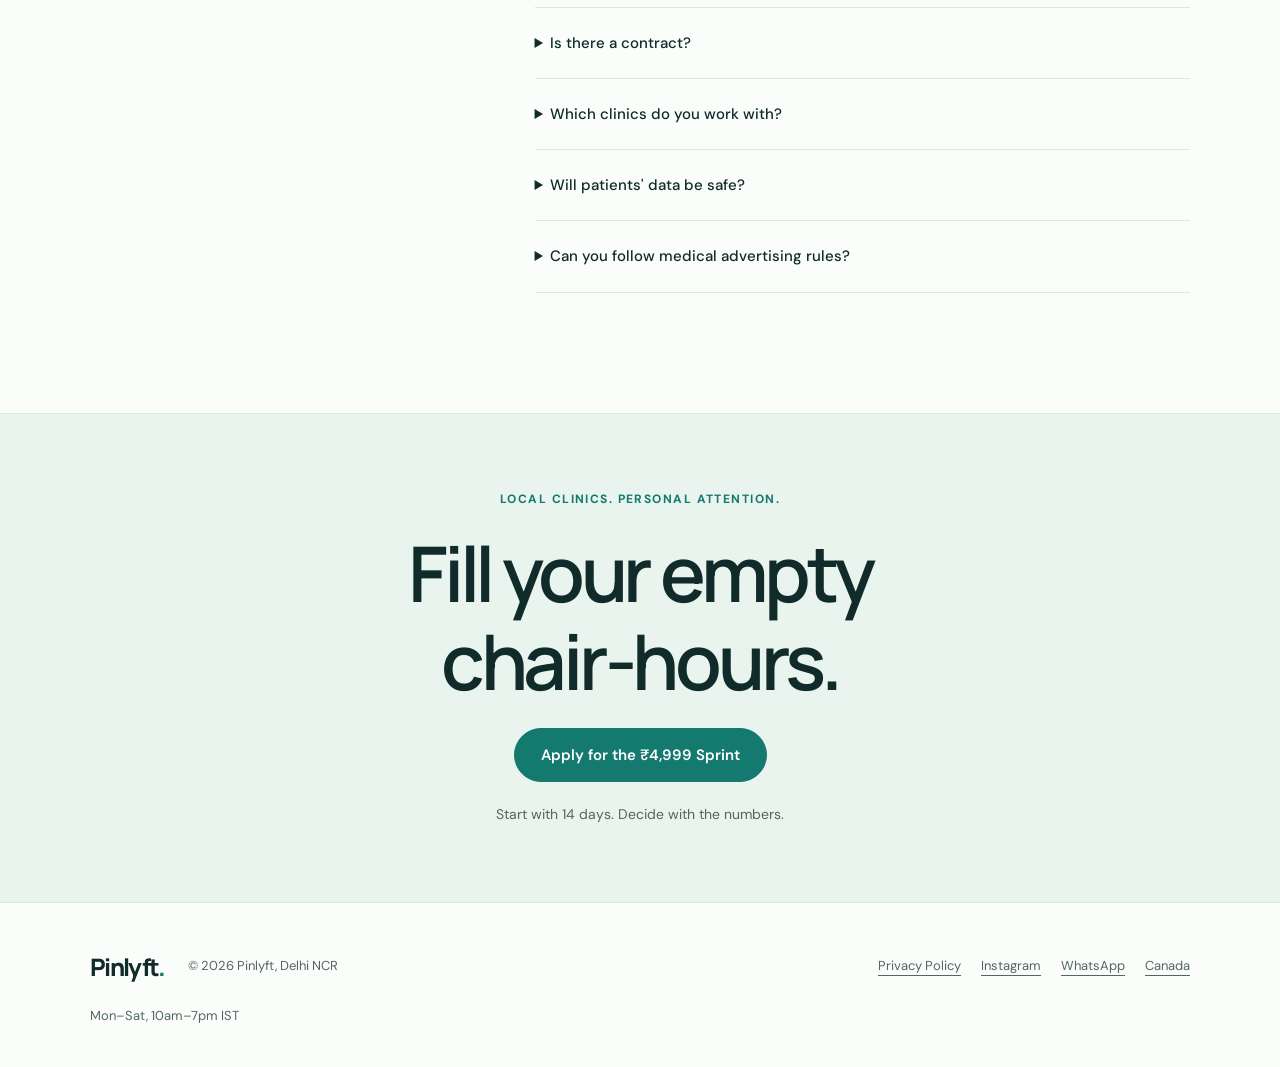
==== commit 0a9cd131: "Add Google Maps top-3 service, new monthly prices (₹15,000 / CA$1,500), one clinic per specialty per" ====
--- a/index.html
+++ b/index.html
@@ -27,7 +27,7 @@
 <meta name="twitter:title" content="Pinlyft | More local enquiries for your clinic">
 <meta name="twitter:description" content="For clinic owners in Delhi NCR. The 14-Day Enquiry Sprint: ₹4,999 plus ad spend. No contract.">
 <meta name="twitter:image" content="https://pinlyft.github.io/assets/img/og.jpg">
-<script type="application/ld+json">{"@context":"https://schema.org","@type":"ProfessionalService","name":"Pinlyft","url":"https://pinlyft.github.io/","description":"Facebook and Instagram advertising for dental, skin and hair clinics in Delhi NCR.","areaServed":[{"@type":"City","name":"Delhi"},{"@type":"City","name":"Gurugram"},{"@type":"City","name":"Noida"}],"founder":{"@type":"Person","name":"Siddharth"},"sameAs":["https://www.instagram.com/pinlyft"],"priceRange":"₹4,999–₹12,000"}</script>
+<script type="application/ld+json">{"@context":"https://schema.org","@type":"ProfessionalService","name":"Pinlyft","url":"https://pinlyft.github.io/","description":"Facebook and Instagram advertising for dental, skin and hair clinics in Delhi NCR.","areaServed":[{"@type":"City","name":"Delhi"},{"@type":"City","name":"Gurugram"},{"@type":"City","name":"Noida"}],"founder":{"@type":"Person","name":"Siddharth"},"sameAs":["https://www.instagram.com/pinlyft"],"priceRange":"₹4,999–₹15,000"}</script>
 </head>
 <body>
 <a class="skip" href="#main">Skip to content</a>
@@ -35,7 +35,7 @@
 <header class="header"><div class="wrap header-inner"><a class="wordmark" href="/" aria-label="Pinlyft home">Pinlyft<span>.</span></a><nav aria-label="Main navigation"><a href="#how-it-works">How it works</a><a href="#pricing">Pricing</a><a href="#faq">FAQ</a></nav><a class="button small" data-whatsapp href="#contact-help">WhatsApp us</a></div></header>
 <main id="main">
 <section class="hero wrap premium-hero">
-<div class="hero-copy"><p class="eyebrow">FOR DENTAL · SKIN · HAIR CLINIC OWNERS IN DELHI NCR</p><h1>Your clinic.<br><span>Your neighbourhood.</span><br>Your next enquiry.</h1><p class="intro">This page is for clinic owners and doctors, not patients. We run Facebook &amp; Instagram ads for clinics and send enquiries straight to your front desk.</p><div class="actions"><a class="button" href="#apply">Apply for the ₹4,999 Sprint</a><a class="text-link" href="#pricing">See exactly what it costs</a></div><p class="fine hero-note">Taking our first 5 clinics · Founder-led · No contract.</p></div>
+<div class="hero-copy"><p class="eyebrow">FOR DENTAL · SKIN · HAIR CLINIC OWNERS IN DELHI NCR</p><h1>Your clinic.<br><span>Your neighbourhood.</span><br>Your next enquiry.</h1><p class="intro">This page is for clinic owners and doctors, not patients. We run Facebook &amp; Instagram ads for clinics and send enquiries straight to your front desk.</p><div class="actions"><a class="button" href="#apply">Apply for the ₹4,999 Sprint</a><a class="text-link" href="#pricing">See exactly what it costs</a></div><p class="fine hero-note">One clinic per specialty per area · Founder-led · No contract.</p></div>
 <aside class="sprint-card" aria-label="14-Day Enquiry Sprint offer"><div class="card-top"><span class="eyebrow">THE LOCAL ADVANTAGE</span><span class="pill">DELHI NCR</span></div><div class="radius-art" aria-hidden="true"><div class="orbit orbit-one"></div><div class="orbit orbit-two"></div><div class="orbit orbit-three"></div><span class="map-label label-a">YOUR NEIGHBOURHOOD</span><div class="clinic-mark"><svg viewBox="0 0 48 48" fill="none"><path d="M10 42V14h28v28M6 42h36M18 42V30h12v12M24 4v14M17 11h14" stroke="currentColor" stroke-width="3"/><path d="M17 23h3m8 0h3" stroke="currentColor" stroke-width="3"/></svg></div><span class="radius-label">~5 km targeting</span></div><p class="eyebrow">14-DAY ENQUIRY SPRINT</p><p class="offer-price">₹4,999<span>one-time agency fee</span></p><ul class="checks"><li>3 ads made for your clinic</li><li>Local targeting within ~5 km</li><li>Enquiries straight to WhatsApp</li></ul><div class="card-bottom">Ad spend separate · ₹300–₹500/day</div></aside>
 </section>
 <section class="math wrap" aria-label="The math"><div><strong>1 implant patient<br><span>= ₹40,000+</span></strong><p>Illustrative treatment value, not a promised return. Fees and margins vary.</p></div><div><strong>1 empty chair-hour<br><span>= lost forever</span></strong><p>Help more local people discover your clinic.</p></div><div><strong>₹300–500/day<br><span>ad spend</span></strong><p>Paid to Meta directly. Always on your own card.</p></div></section>
@@ -49,23 +49,24 @@
 <div class="scene scene-call"><div class="conversation"><div class="avatar">S</div><p>Let's start<br>with your clinic.</p><span>Siddharth · Founder, Pinlyft</span><div class="call-details"><span>Your treatments</span><span>Your area</span><span>Your front desk</span></div><div class="call-time">15 minutes. A clear starting point.</div></div></div>
 <div class="scene scene-creative"><div class="creative-card creative-back"><span>SKIN</span></div><div class="creative-card creative-mid"><span>HAIR</span></div><div class="creative-card creative-front"><span>MADE FOR YOUR CLINIC</span><div class="creative-symbol">P<span>.</span></div><strong>Local care.<br>Local attention.</strong><small>Illustrative ad layout</small></div><div class="creative-label">3 custom ads. Your own account.</div></div>
 <div class="scene scene-local"><div class="local-ring ring-outer"></div><div class="local-ring ring-middle"></div><div class="local-ring ring-inner"></div><div class="clinic-pin">Your<br>clinic</div><span class="radius-note">~5 km</span><div class="enquiry-note"><span>DIRECT TO YOUR FRONT DESK</span><strong>Enquiries on WhatsApp.</strong><small>Daily lead reporting included.</small></div></div>
-<div class="scene scene-decision"><div class="decision-sheet"><span>DAY 14 · REVIEW TOGETHER</span><h3>Your numbers.<br>Your next move.</h3><div><small>CONTINUE IF IT WORKS</small><strong>₹12,000<span>/month</span></strong></div><p>Or walk away.<br>You keep the ads and account.</p><span class="decision-tag">No contract.</span></div></div>
+<div class="scene scene-decision"><div class="decision-sheet"><span>DAY 14 · REVIEW TOGETHER</span><h3>Your numbers.<br>Your next move.</h3><div><small>CONTINUE IF IT WORKS</small><strong>₹15,000<span>/month</span></strong></div><p>Or walk away.<br>You keep the ads and account.</p><span class="decision-tag">No contract.</span></div></div>
 </div><div class="story-track"><span></span></div><p class="story-bottom">Personally managed. Yours from day one.</p>
 </div>
 <ol class="story-chapters">
 <li data-chapter="0"><span class="chapter-index">01 / DAY 1</span><h3>First,<br> we listen.</h3><p>A 15-minute call about your clinic, treatments and area. We start with what matters to your business.</p></li>
 <li data-chapter="1"><span class="chapter-index">02 / DAY 2–3</span><h3>Then,<br> make it yours.</h3><p>We make 3 ads specifically for your clinic and set up your Meta ad account. You own everything.</p></li>
 <li data-chapter="2"><span class="chapter-index">03 / DAY 3–14</span><h3>Go local.<br> Stay in the loop.</h3><p>Ads run within ~5 km of your clinic. Enquiries go to your WhatsApp, and you get a daily lead report.</p></li>
-<li data-chapter="3"><span class="chapter-index">04 / DAY 14</span><h3>Decide with<br> the numbers.</h3><p>We review results together. Continue at ₹12,000/month if it works for you, or walk away. No contract.</p></li>
+<li data-chapter="3"><span class="chapter-index">04 / DAY 14</span><h3>Decide with<br> the numbers.</h3><p>We review results together. Continue at ₹15,000/month if it works for you, or walk away. No contract.</p></li>
 </ol>
 </div><p class="fine wrap story-disclaimer">Launch timing depends on account access and Meta approval. Location targeting is approximate, subject to Meta's settings. Illustrations show the process, not campaign results.</p>
 </section>
-<section id="pricing" class="section wrap reveal"><div class="section-heading split"><div><p class="eyebrow">NO HIDDEN MATH</p><h2>Know what<br>you're paying.</h2></div><p>Our fee and your ad budget are separate.<br>We never touch your ad money.</p></div><div class="pricing-table" role="table" aria-label="Sprint and ongoing pricing"><div class="price-row" role="row"><span role="rowheader">OUR FEE</span><strong role="cell">₹4,999</strong><span role="cell">for the 14-day Enquiry Sprint</span></div><div class="price-row" role="row"><span role="rowheader">AD SPEND</span><strong role="cell">₹300–500/day</strong><span role="cell">paid to Meta, on your own card</span></div><div class="price-row" role="row"><span role="rowheader">AFTER</span><strong role="cell">₹12,000/month</strong><span role="cell">only if you want to continue. No contract.</span></div></div><p class="fine">Prices exclude GST if applicable.</p></section>
+<section id="pricing" class="section wrap reveal"><div class="section-heading split"><div><p class="eyebrow">NO HIDDEN MATH</p><h2>Know what<br>you're paying.</h2></div><p>Our fee and your ad budget are separate.<br>We never touch your ad money.</p></div><div class="pricing-table" role="table" aria-label="Sprint and ongoing pricing"><div class="price-row" role="row"><span role="rowheader">OUR FEE</span><strong role="cell">₹4,999</strong><span role="cell">for the 14-day Enquiry Sprint</span></div><div class="price-row" role="row"><span role="rowheader">AD SPEND</span><strong role="cell">₹300–500/day</strong><span role="cell">paid to Meta, on your own card</span></div><div class="price-row" role="row"><span role="rowheader">AFTER</span><strong role="cell">₹15,000/month</strong><span role="cell">Meta ads + Google Maps top-3 work, only if you want to continue. No contract.</span></div></div><p class="fine">Prices exclude GST if applicable.</p></section>
+<section id="google-maps" class="section wrap reveal"><div class="section-heading split"><div><p class="eyebrow">GOOGLE MAPS TOP 3</p><h2>Search "dentist near me".<br>Three clinics show first.</h2></div><p>Patients compare the 3 clinics Google Maps shows first, then the ads in their feed. From month 2 we work on both, so people near you find you either way.</p></div><div class="pricing-table" role="table" aria-label="Google Maps top-3 work"><div class="price-row" role="row"><span role="rowheader">PROFILE</span><strong role="cell">Categories &amp; services</strong><span role="cell">the most specific categories, services, hours and photos for your clinic</span></div><div class="price-row" role="row"><span role="rowheader">REVIEWS</span><strong role="cell">A review system</strong><span role="cell">a simple way to ask every happy patient, and replies to every review within 24 hours</span></div><div class="price-row" role="row"><span role="rowheader">FRESHNESS</span><strong role="cell">Weekly posts</strong><span role="cell">written by us, checked by you; no keyword stuffing, no fake reviews</span></div><div class="price-row" role="row"><span role="rowheader">REPORT</span><strong role="cell">Monthly rank check</strong><span role="cell">where you show up on Maps around your clinic, month by month</span></div></div><p class="fine">No one can honestly guarantee a Google rank. We do the work Google's own guidelines reward and show you the numbers. Included in the ₹15,000/month plan.</p></section>
 <section class="section wrap included reveal"><div><p class="eyebrow">THE DELIVERABLES</p><h2>What you get.</h2><p>Practical work. Clear ownership.</p></div><ul class="checks checklist"><li>3 custom ads</li><li>5 km targeting</li><li>Enquiries to WhatsApp</li><li>Daily lead report</li><li>Ad account in your name</li><li>One person handling it: the founder</li></ul></section>
-<section class="honest section reveal"><div class="wrap honest-inner"><div><p class="eyebrow">THE HONEST BIT</p><h2>We're new.<br>Here's why that's<br><span>good for you.</span></h2></div><div><p class="large-copy">We're taking our first <strong>5 clinics.</strong> Each gets the founder's full attention.</p><p>You pay a small fee to test, not a big retainer. You keep the ad account and ads either way.</p><p>No borrowed success stories. No invented results. Just a clear scope, a daily report and a decision after 14 days.</p><a class="text-link" href="#apply">Let's start with your clinic</a></div></div></section>
+<section class="honest section reveal"><div class="wrap honest-inner"><div><p class="eyebrow">THE HONEST BIT</p><h2>We're new.<br>Here's why that's<br><span>good for you.</span></h2></div><div><p class="large-copy">We're taking our first <strong>5 clinics</strong>, and only <strong>one clinic per specialty per area</strong>, so we never run ads for two competitors on the same street. Each gets the founder's full attention.</p><p>You pay a small fee to test, not a big retainer. You keep the ad account and ads either way.</p><p>No borrowed success stories. No invented results. Just a clear scope, a daily report and a decision after 14 days.</p><a class="text-link" href="#apply">Let's start with your clinic</a></div></div></section>
 <section class="section wrap founder reveal"><div class="founder-photo"><img src="/assets/img/founder-placeholder.svg" data-founder-photo alt="S monogram placeholder for Siddharth's portrait" width="600" height="600" loading="lazy"><span>YOUR POINT OF CONTACT</span></div><div><p class="eyebrow">MEET THE FOUNDER</p><h2>Hi, I'm Siddharth.</h2><p>I run Pinlyft from Delhi NCR. I have an M.Sc. in Computer Science (AI) from York University, Toronto, and a B.Tech in Computer Science from GGSIPU, Delhi.</p><p>I run every account personally, so you deal with one person, not a call centre.</p><blockquote>“I personally set up and watch every campaign.”</blockquote><a class="text-link" href="https://www.instagram.com/pinlyft" target="_blank" rel="noopener noreferrer">Get to know Pinlyft on Instagram</a></div></section>
 <section id="apply" class="section section-tint"><div class="wrap apply-layout"><div class="apply-copy"><p class="eyebrow">FOR CLINIC OWNERS &amp; MANAGERS</p><h2>Your next step<br>starts here.</h2><p>Apply for the <strong>₹4,999 Sprint.</strong> Tell us a little about your clinic and Siddharth will get in touch.</p><p>No payment taken here.<br>We'll talk through the fit first.</p><div class="working-hours"><strong>A real person, on the other end.</strong><p>Mon–Sat, 10am–7pm IST</p></div></div><form id="application-form" class="application" method="post"><noscript><p class="notice">Please enable JavaScript to submit this form or visit <a href="https://www.instagram.com/pinlyft">Pinlyft on Instagram</a>.</p></noscript><p class="fine">All fields are required. Please don't include patient or medical information.</p><div class="form-grid"><div class="field"><label for="full-name">Full name</label><input id="full-name" name="name" autocomplete="name" required maxlength="100"></div><div class="field"><label for="phone">WhatsApp number</label><input id="phone" name="phone" type="tel" inputmode="tel" autocomplete="tel" placeholder="+91 98765 43210" aria-describedby="phone-hint" required maxlength="20"><small id="phone-hint">Indian 10-digit mobile number; +91 optional.</small></div><div class="field full"><label for="clinic">Clinic name</label><input id="clinic" name="clinic_name" autocomplete="organization" required maxlength="160"></div><div class="field"><label for="clinic-type">Clinic type</label><select id="clinic-type" name="clinic_type" required><option value="">Select clinic type</option><option>Dental</option><option>Skin</option><option>Hair</option><option>Multi-speciality</option><option>Other</option></select></div><div class="field"><label for="area">Area</label><select id="area" name="city" required><option value="">Select area</option><option>Delhi</option><option>Gurugram</option><option>Noida</option><option>Other</option></select></div><div class="field full"><label for="heard-from">How did you hear about Pinlyft?</label><select id="heard-from" name="heard_from" required><option value="">Select one</option><option>Instagram or Facebook ad</option><option>Instagram profile or post</option><option>Message from Pinlyft</option><option>Google search</option><option>Google Maps</option><option>ChatGPT or another AI assistant</option><option>Friend or colleague</option><option>Other</option></select></div></div><fieldset><legend>Are you running ads now?</legend><div class="choices"><label><input type="radio" name="running_ads" value="Yes myself" required>Yes myself</label><label><input type="radio" name="running_ads" value="Yes with an agency">Yes with an agency</label><label><input type="radio" name="running_ads" value="No">No</label></div></fieldset><fieldset aria-describedby="patient-message"><legend>I am the</legend><div class="choices"><label><input type="radio" name="role" value="Owner/Doctor" required>Owner/Doctor</label><label><input type="radio" name="role" value="Manager">Manager</label><label><input type="radio" name="role" value="Patient">Patient</label></div><p id="patient-message" class="notice" role="status" hidden>This form is for clinic owners. Please contact your clinic directly.</p></fieldset><div class="honeypot" aria-hidden="true"><label for="website">Leave this field empty</label><input id="website" name="_gotcha" tabindex="-1" autocomplete="off"></div><label class="consent"><input type="checkbox" name="consent" value="Agreed to WhatsApp/phone contact and Privacy Policy" required><span>I agree to be contacted on WhatsApp/phone about this service and accept the <a href="/privacy.html" target="_blank" rel="noopener">Privacy Policy</a>.</span></label><button id="submit-application" class="button" type="submit" disabled>Apply for the ₹4,999 Sprint</button><div id="form-feedback" role="status" aria-live="polite" tabindex="-1" hidden><p id="form-message"></p><a class="button secondary" id="form-whatsapp" data-whatsapp href="#contact-help">Or WhatsApp us now</a></div></form></div></section>
-<section id="faq" class="section wrap faq reveal"><div><p class="eyebrow">CLEAR ANSWERS</p><h2>Before you ask.</h2></div><div class="faq-list"><details><summary>Do you guarantee patients?</summary><p>No. Nobody honest can. We commit to the work: 3 ads, setup, daily reports and full transparency on numbers. Enquiries, bookings and revenue depend on several factors, including your offer and follow-up.</p></details><details><summary>Who pays for the ads?</summary><p>You pay Meta directly on your own card, ₹300–500/day. We never handle your ad money.</p></details><details><summary>Do I need a website?</summary><p>No. Enquiries come through an Instagram/Facebook form and go to your WhatsApp.</p></details><details><summary>Is there a contract?</summary><p>No. After 14 days you decide.</p></details><details><summary>Which clinics do you work with?</summary><p>Dental, skin and hair clinics in Delhi, Gurugram and Noida.</p></details><details><summary>Will patients' data be safe?</summary><p>We limit access to you, us and the service providers needed to deliver enquiries. No system is risk-free. Each clinic's patient lead form needs its own privacy notice; see our <a href="/privacy.html#clinic-campaigns">Privacy Policy</a> for how these differ.</p></details><details><summary>Can you follow medical advertising rules?</summary><p>Yes. We avoid misleading claims and before/after promises, and follow Meta's health ad policies. We check creative with you before launch; professional and treatment-specific restrictions may also apply.</p></details></div></section>
+<section id="faq" class="section wrap faq reveal"><div><p class="eyebrow">CLEAR ANSWERS</p><h2>Before you ask.</h2></div><div class="faq-list"><details><summary>Can you get us into Google's top 3?</summary><p>We can't promise a rank; anyone who does is guessing. From month 2 we work on what Google rewards: the right categories, steady genuine reviews, weekly posts and photos, and consistent listings. You see where you rank around your clinic every month.</p></details><details><summary>Do you guarantee patients?</summary><p>No. Nobody honest can. We commit to the work: 3 ads, setup, daily reports and full transparency on numbers. Enquiries, bookings and revenue depend on several factors, including your offer and follow-up.</p></details><details><summary>Who pays for the ads?</summary><p>You pay Meta directly on your own card, ₹300–500/day. We never handle your ad money.</p></details><details><summary>Do I need a website?</summary><p>No. Enquiries come through an Instagram/Facebook form and go to your WhatsApp.</p></details><details><summary>Is there a contract?</summary><p>No. After 14 days you decide.</p></details><details><summary>Which clinics do you work with?</summary><p>Dental, skin and hair clinics in Delhi, Gurugram and Noida.</p></details><details><summary>Will patients' data be safe?</summary><p>We limit access to you, us and the service providers needed to deliver enquiries. No system is risk-free. Each clinic's patient lead form needs its own privacy notice; see our <a href="/privacy.html#clinic-campaigns">Privacy Policy</a> for how these differ.</p></details><details><summary>Can you follow medical advertising rules?</summary><p>Yes. We avoid misleading claims and before/after promises, and follow Meta's health ad policies. We check creative with you before launch; professional and treatment-specific restrictions may also apply.</p></details></div></section>
 <section class="final-cta"><div class="wrap"><p class="eyebrow">LOCAL CLINICS. PERSONAL ATTENTION.</p><h2>Fill your empty<br>chair-hours.</h2><a class="button" href="#apply">Apply for the ₹4,999 Sprint</a><p>Start with 14 days. Decide with the numbers.</p></div></section>
 </main><footer class="footer wrap"><a class="wordmark" href="/">Pinlyft<span>.</span></a><p>© <span data-year>2026</span> Pinlyft, Delhi NCR</p><nav aria-label="Footer"><a href="/privacy.html">Privacy Policy</a><a href="https://www.instagram.com/pinlyft" target="_blank" rel="noopener noreferrer">Instagram</a><a data-whatsapp href="/#contact-help">WhatsApp</a><a href="/canada/">Canada</a></nav><p class="fine">Mon–Sat, 10am–7pm IST</p></footer>
 <div id="contact-help" class="contact-help wrap" role="status" hidden></div>
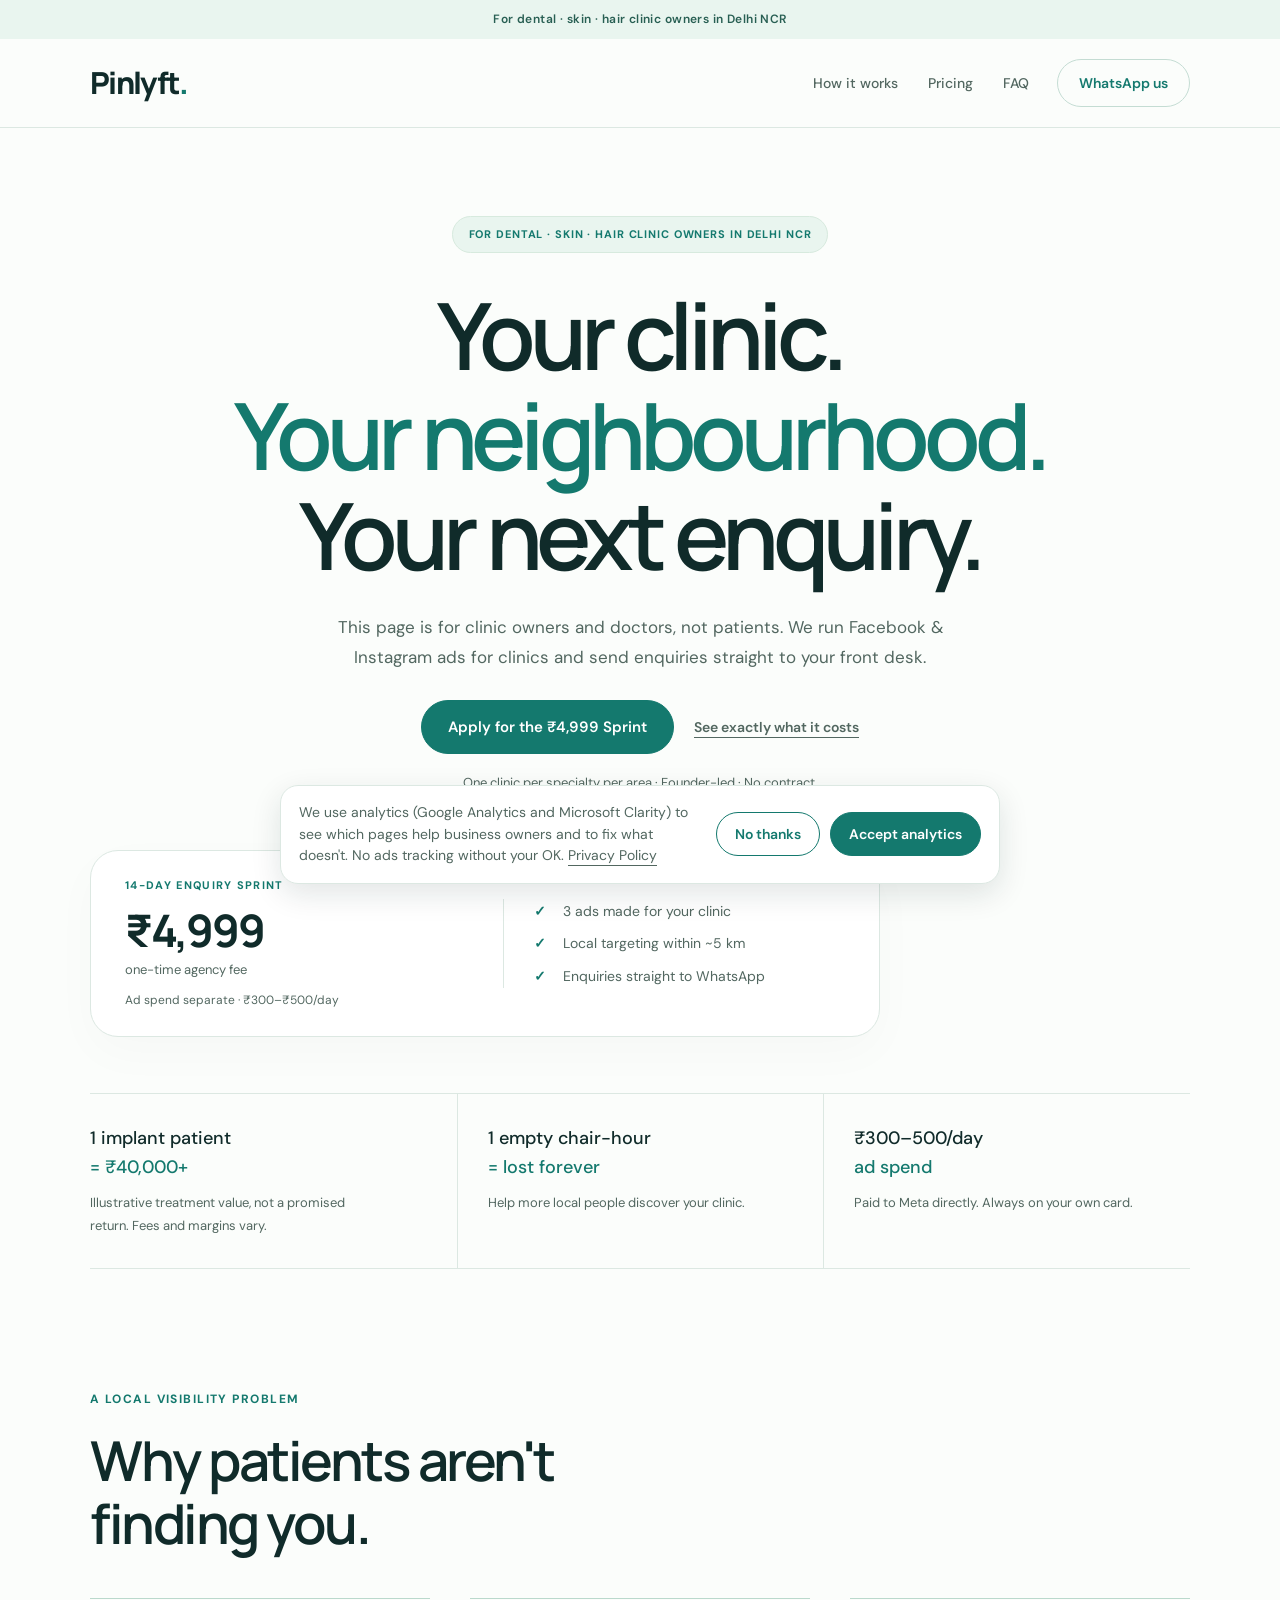
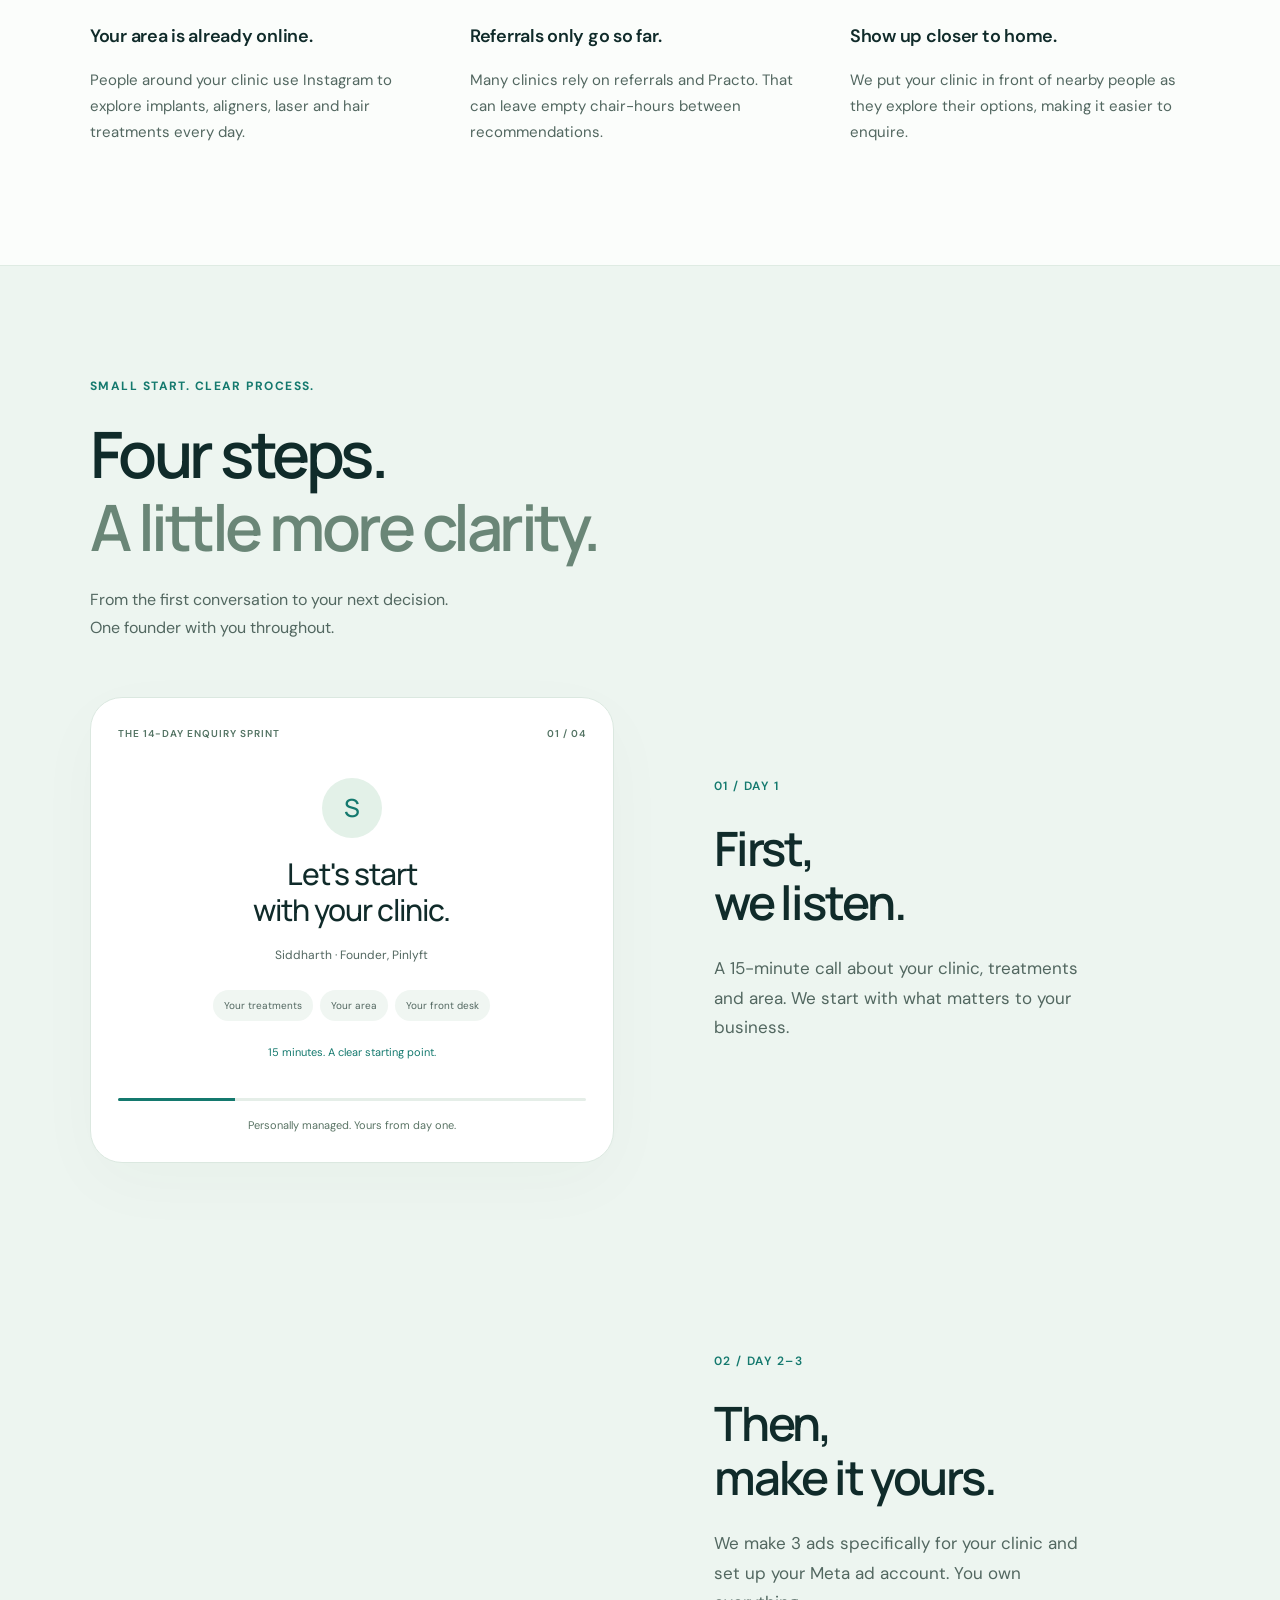
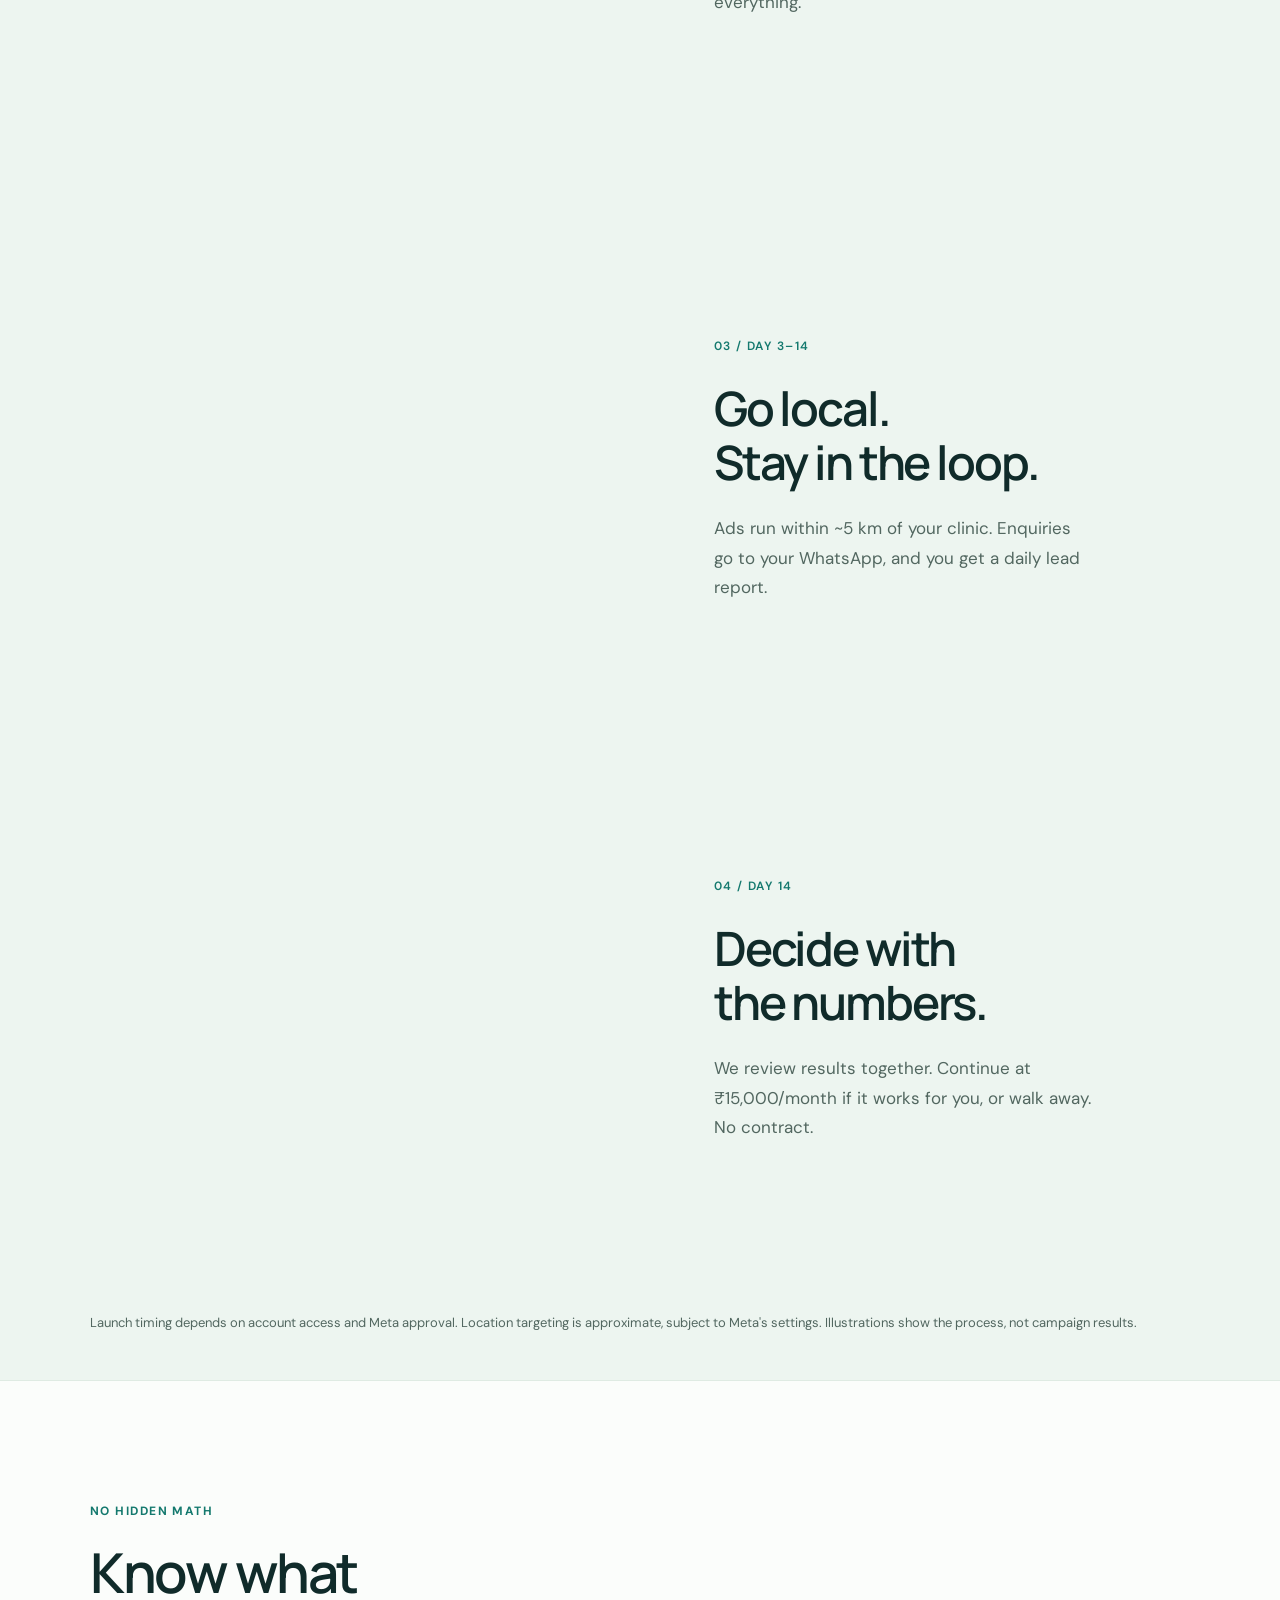
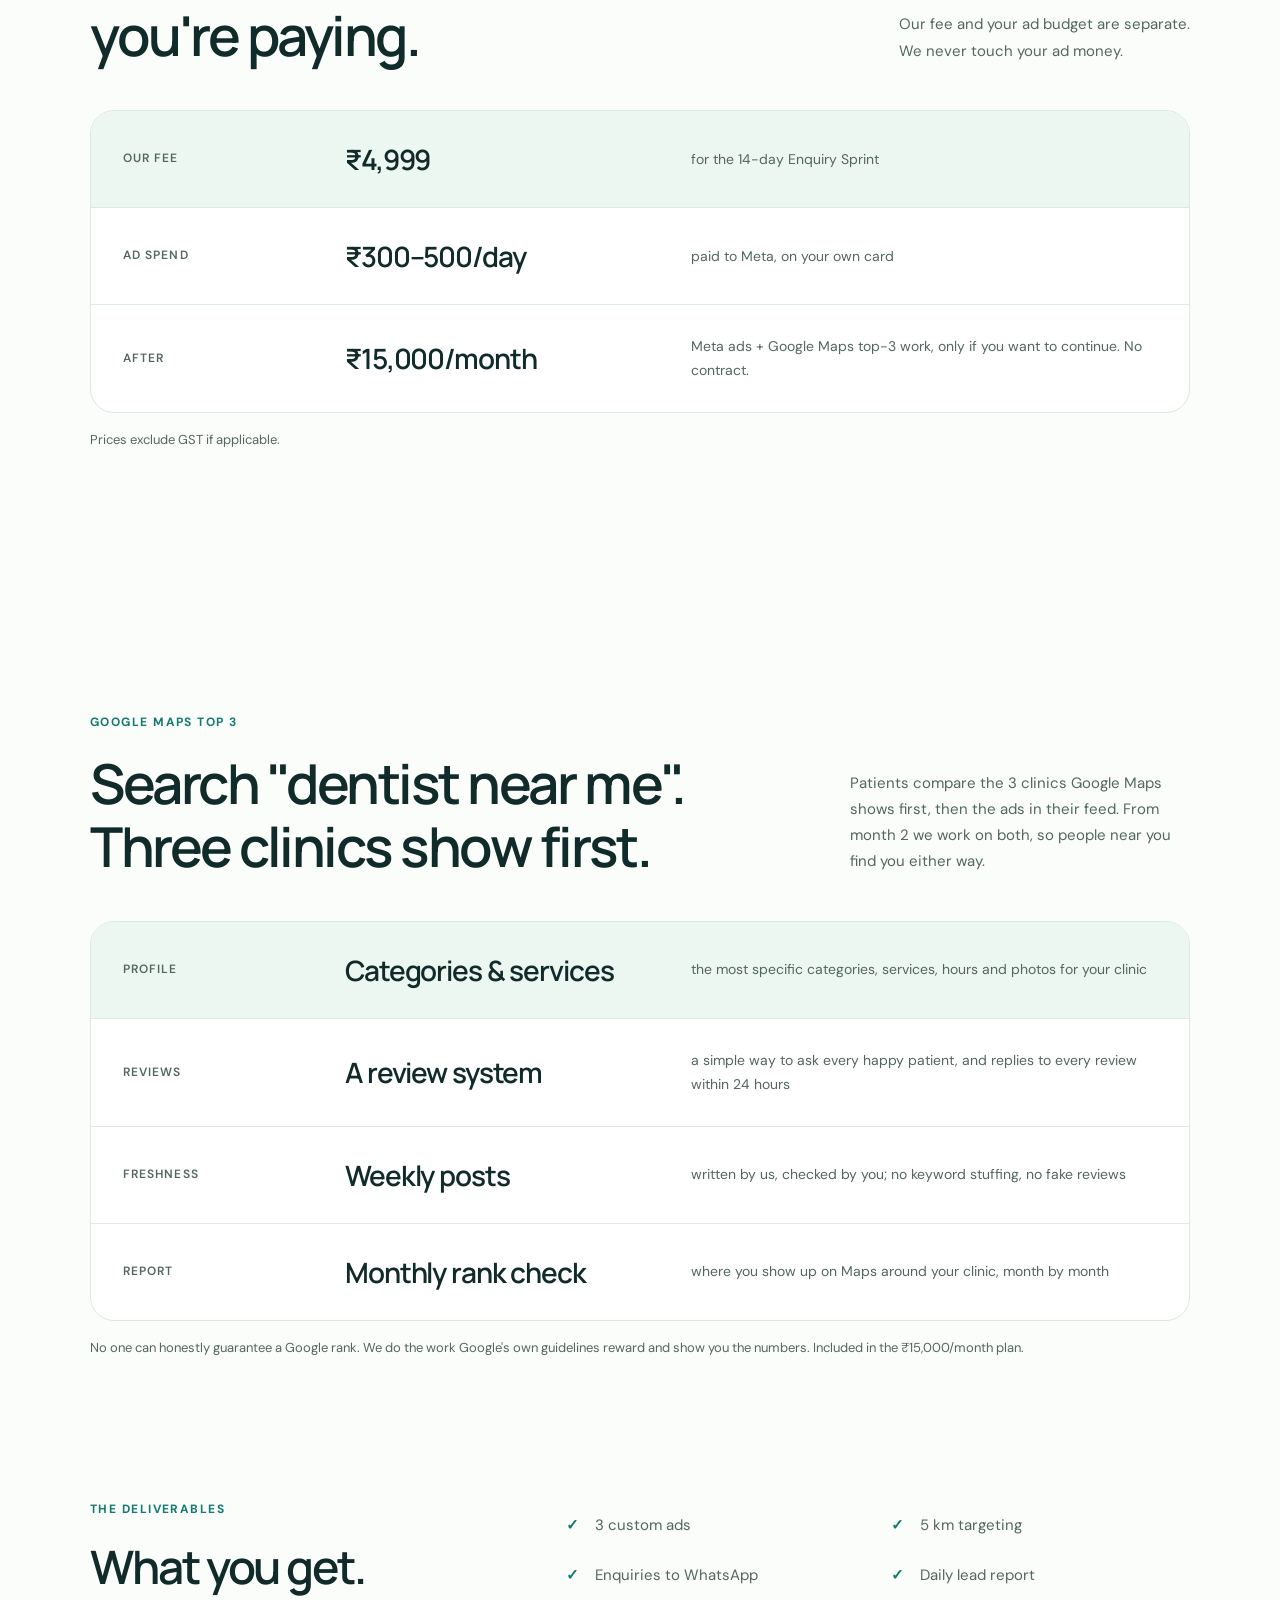
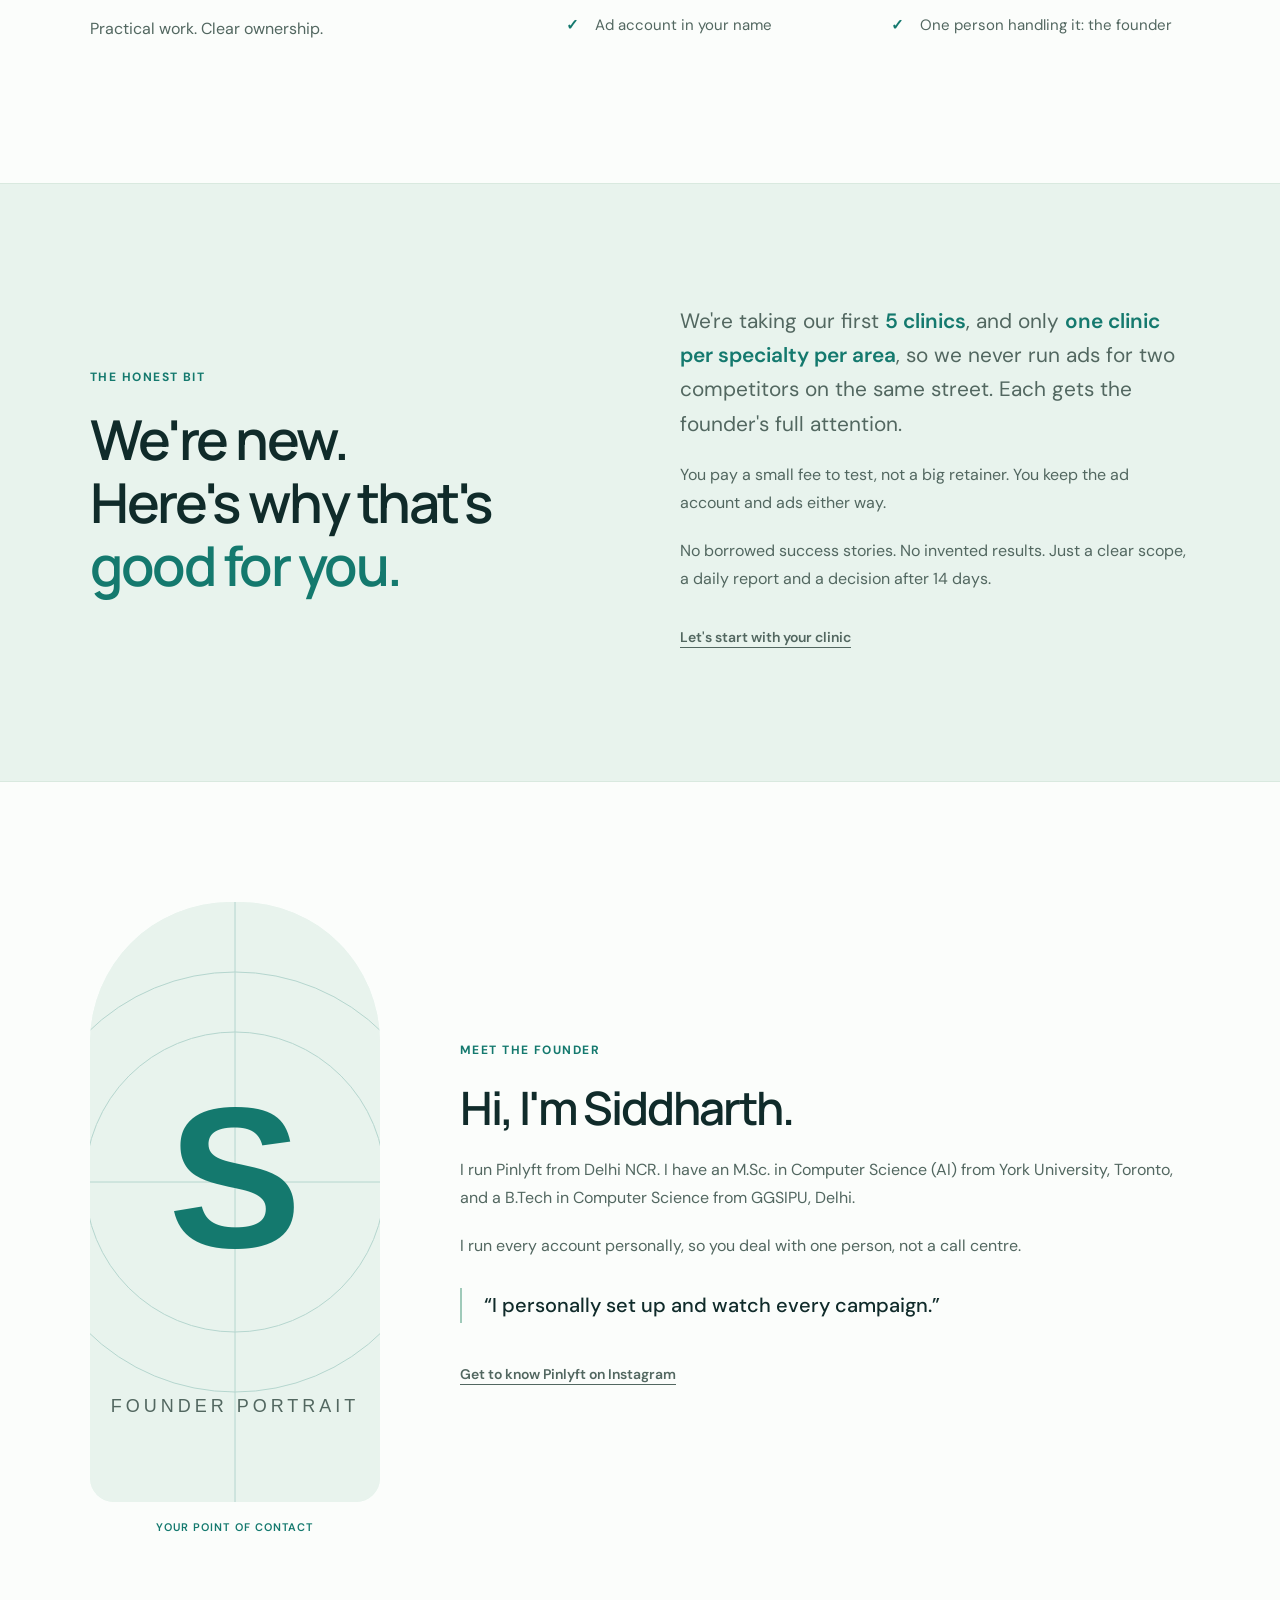
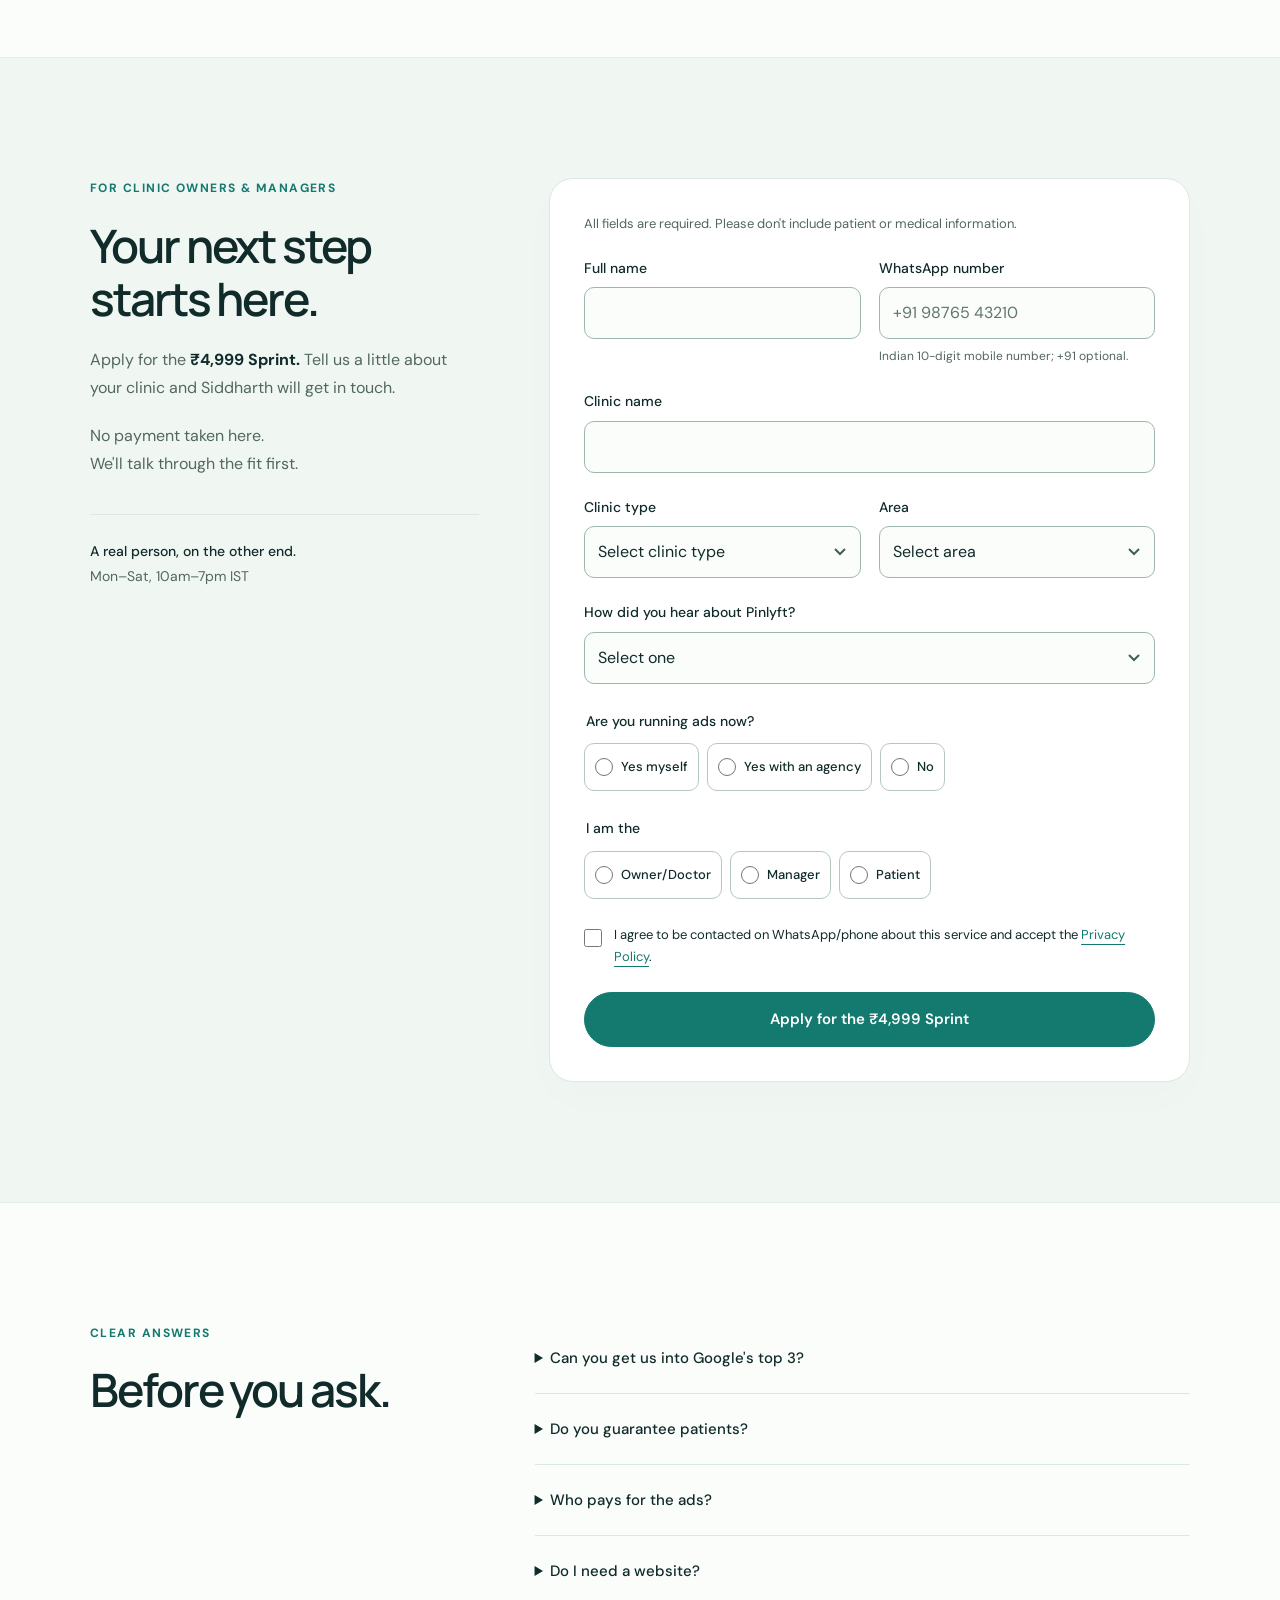
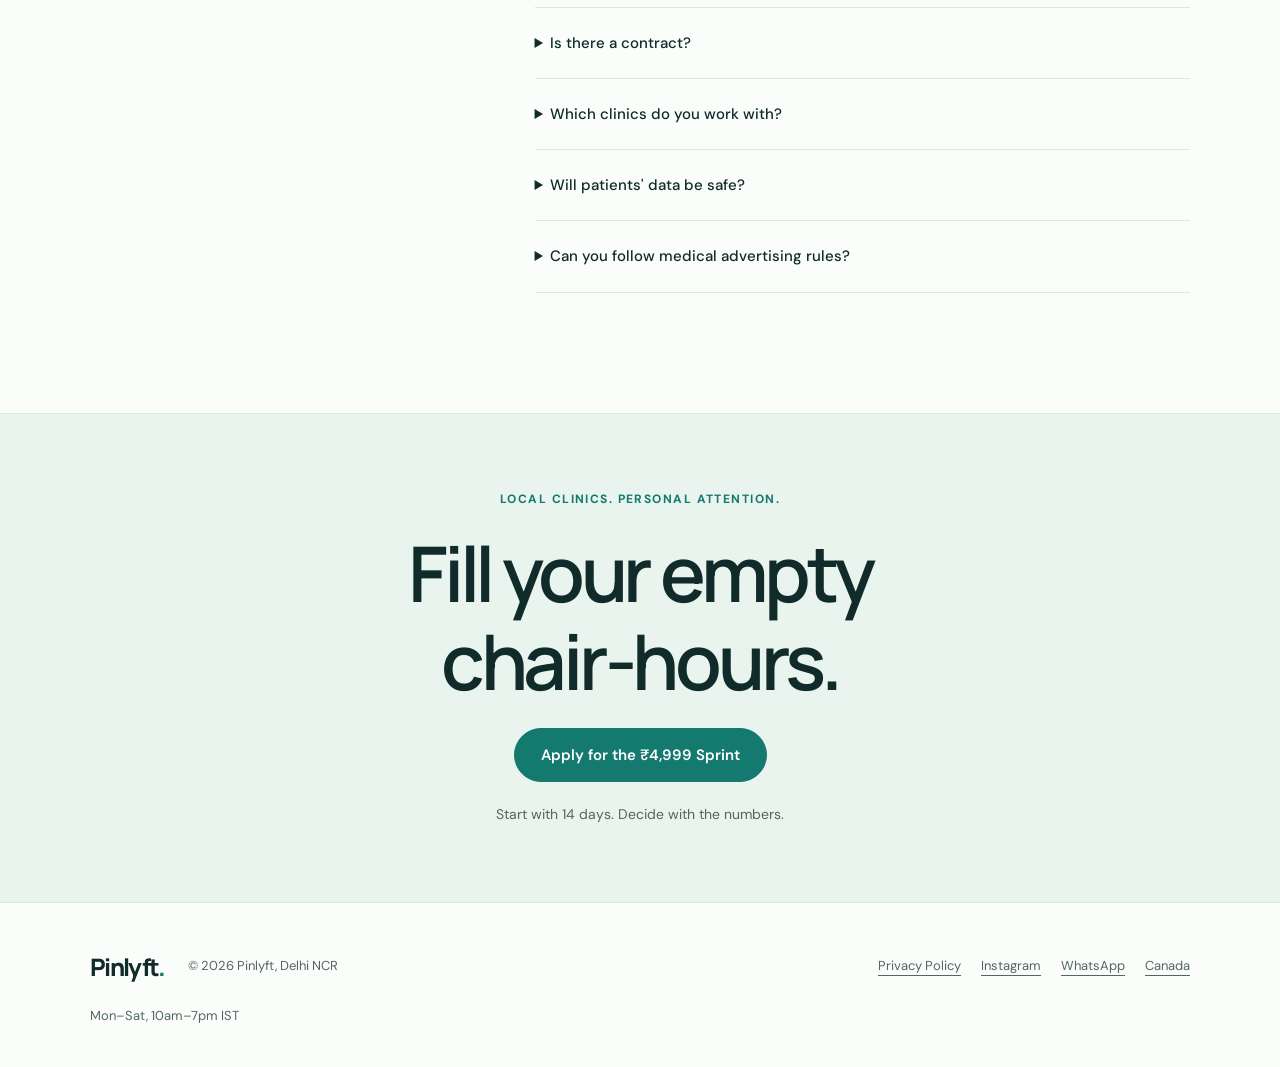
==== commit 37d42f2d: "Niche forms: owner-only roles, vendor/HRSP/TSSA/size qualifiers, internal lead score in subject + GA" ====
--- a/index.html
+++ b/index.html
@@ -8,8 +8,8 @@
 <link rel="preconnect" href="https://fonts.gstatic.com" crossorigin>
 <link href="https://fonts.googleapis.com/css2?family=DM+Sans:wght@400;500;600;700&family=Manrope:wght@400;500;600;700;800&display=swap" rel="stylesheet">
 <link rel="stylesheet" href="/assets/css/style.css">
-<script src="/assets/js/tracking.js" defer></script>
-<script src="/assets/js/main.js" defer></script>
+<script src="/assets/js/tracking.js?v=20261128b" defer></script>
+<script src="/assets/js/main.js?v=20261128b" defer></script>
 <title>Pinlyft | Facebook &amp; Instagram Ads for Clinics in Delhi NCR</title>
 <meta name="description" content="Meta ads for dental, skin and hair clinic owners in Delhi NCR. Try Pinlyft’s ₹4,999 14-Day Enquiry Sprint. Your ad account. No contract.">
 <link rel="canonical" href="https://pinlyft.github.io/">
